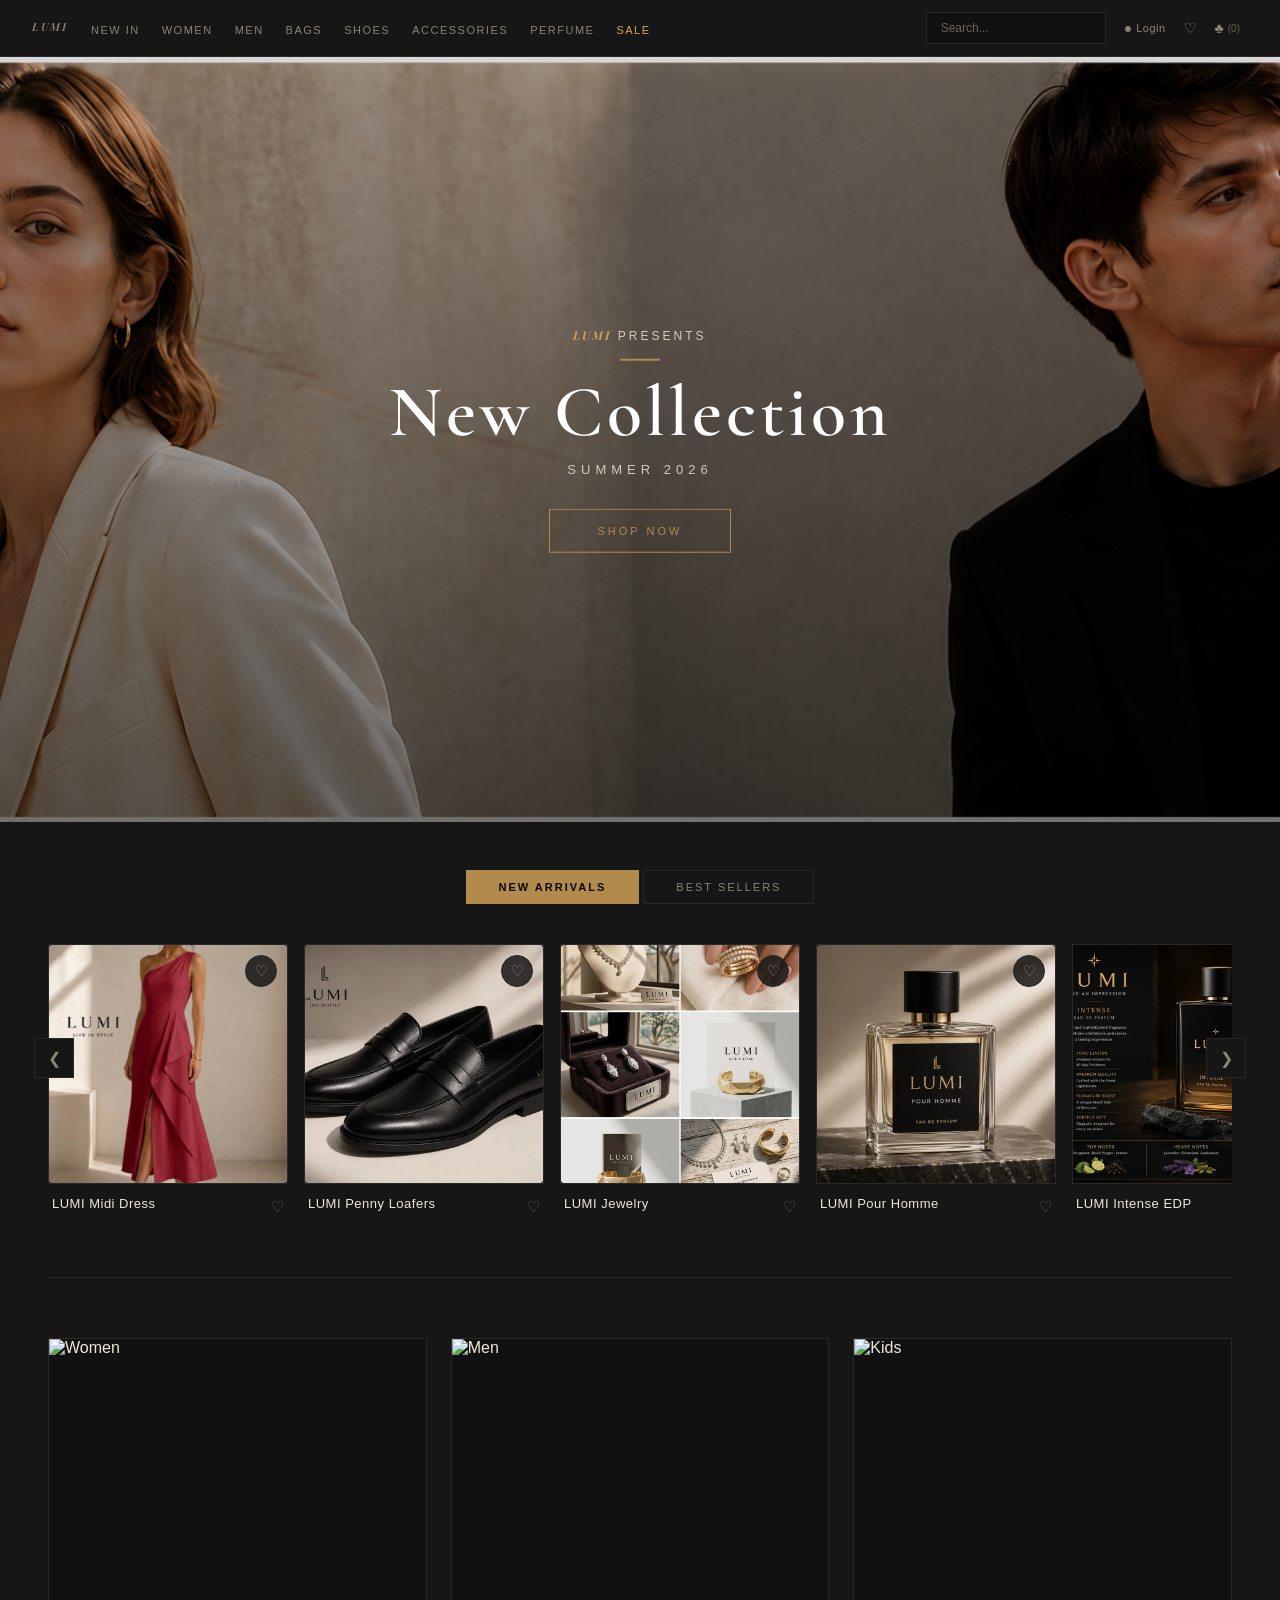
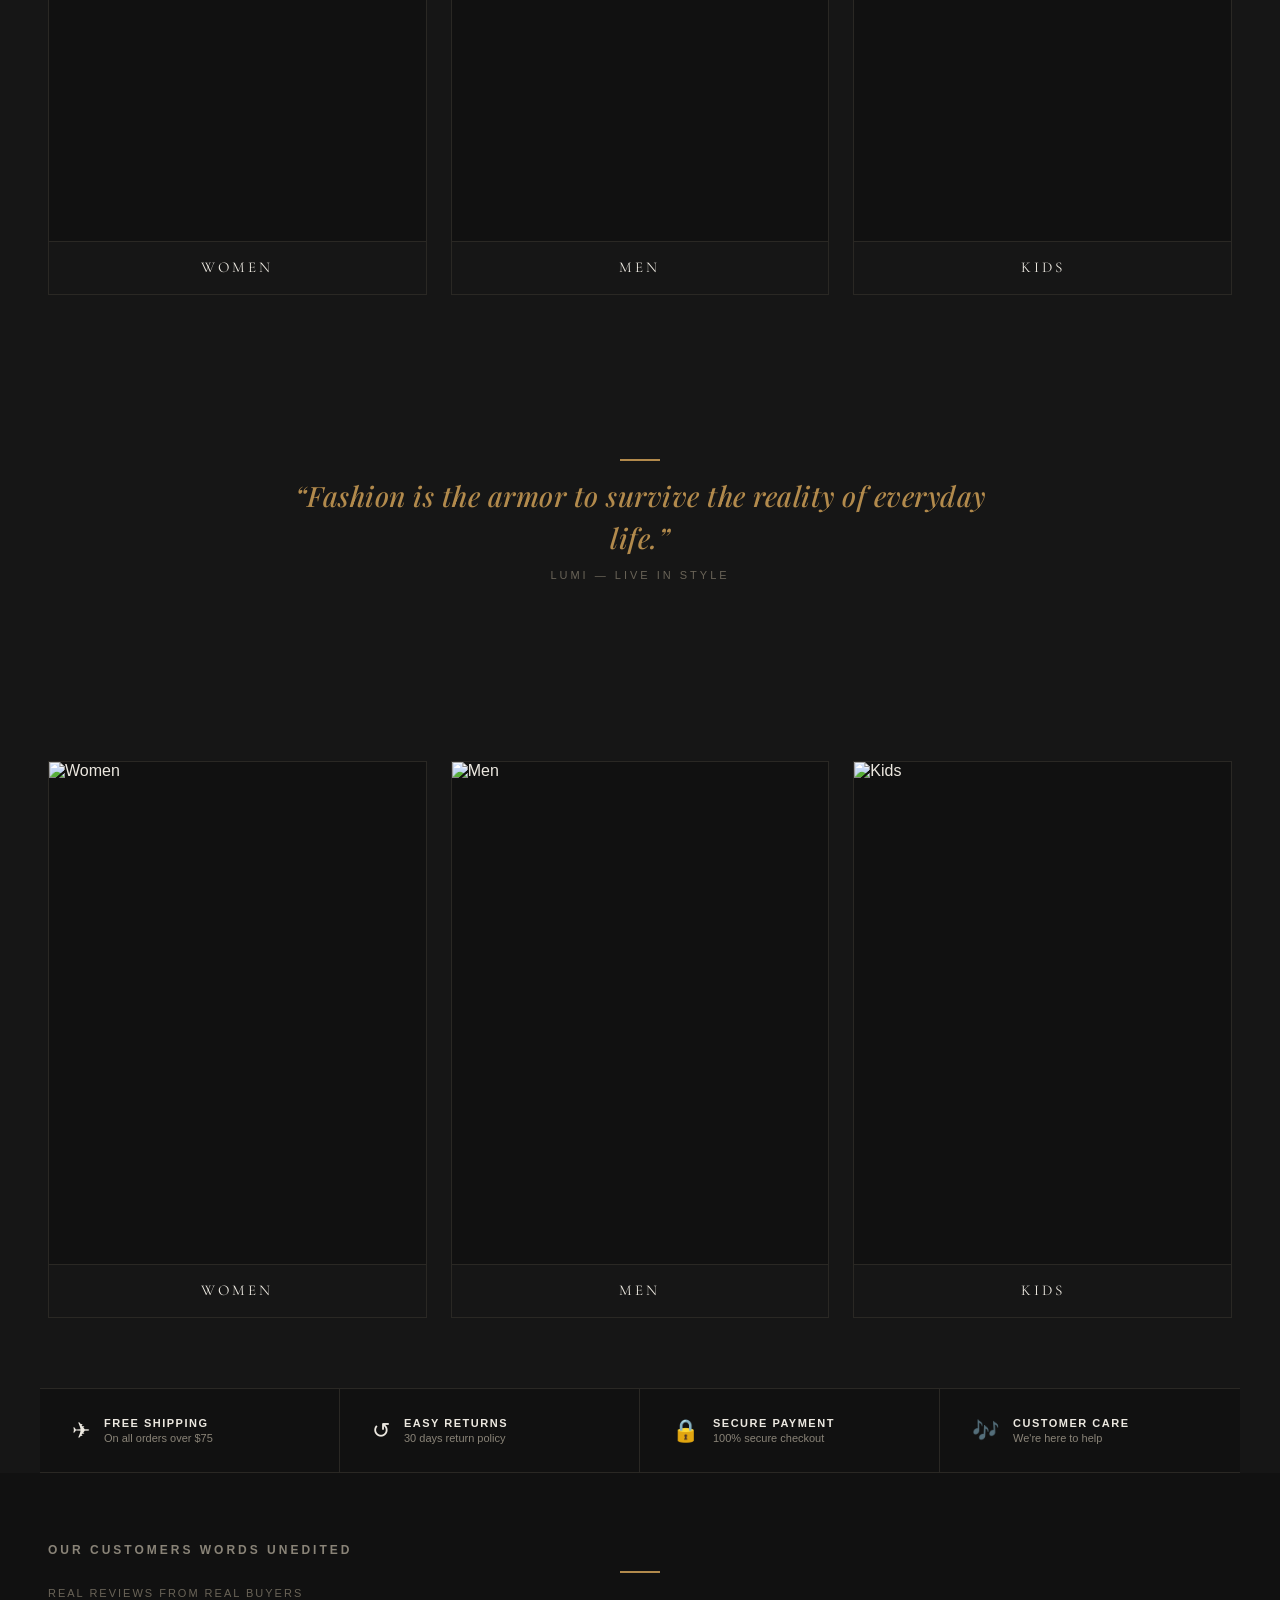
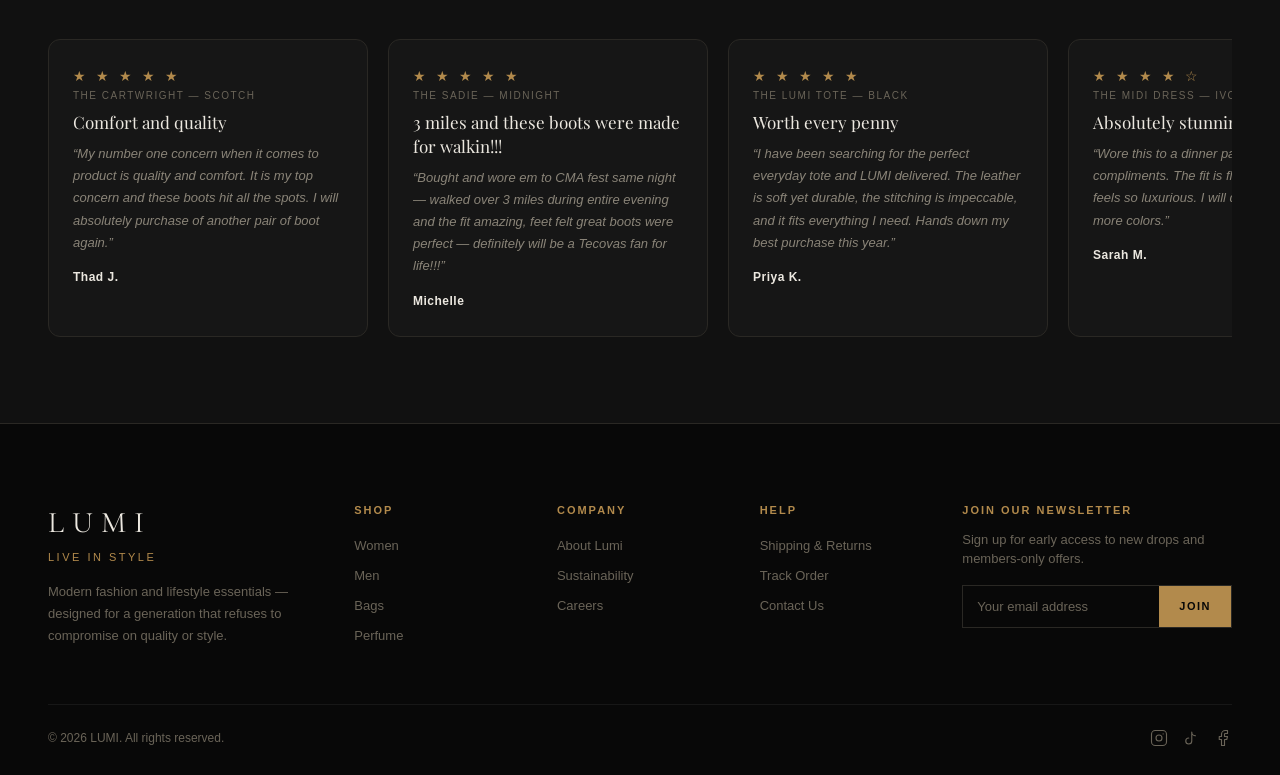
==== index.html @ 986dc6b7 "fix: page alignment - consistent max-width 1200px on tab-grid, categories, trust-bar, reviews-scroll" ====
<!DOCTYPE html>
<html lang="en">
<head>
<meta charset="UTF-8">
<meta name="viewport" content="width=device-width, initial-scale=1.0">
<title>LUMI — Live in Style</title>
<link rel="preconnect" href="https://fonts.googleapis.com">
<link rel="preconnect" href="https://fonts.gstatic.com" crossorigin>
<link href="https://fonts.googleapis.com/css2?family=Cormorant+Garamond:ital,wght@0,500;0,600;0,700;1,400;1,500;1,600&family=Playfair+Display:ital,wght@0,500;0,600;0,700;1,500;1,600;1,700&display=swap" rel="stylesheet">
<link rel="stylesheet" href="style.css">
</head>
<body>

<header class="site-header">
    <nav class="main-nav">
        <div class="nav-left">
            <a href="index.html" class="nav-logo">LUMI</a>
            <ul>
                <li><a href="Go_to_shopping.html">New In</a></li>
                <li><a href="Go_to_shopping.html">Women</a></li>
                <li><a href="Go_to_shopping.html">Men</a></li>
                <li><a href="Go_to_shopping.html">Bags</a></li>
                <li><a href="Go_to_shopping.html">Shoes</a></li>
                <li><a href="Go_to_shopping.html">Accessories</a></li>
                <li><a href="Go_to_shopping.html">Perfume</a></li>
                <li><a href="Go_to_shopping.html" class="sale">Sale</a></li>
            </ul>
        </div>
        <div class="nav-right">
            <div class="nav-search">
                <input type="text" id="nav-search-input" placeholder="Search...">
            </div>
            <a href="loggine.html" title="Account" id="account-link">&#9679; <span class="account-name">Login</span></a>
            <a href="#" title="Wishlist">&#9825;</a>
            <a href="cart.html" title="Cart">
                &#9827; <span class="cart-count">(<span id="cart-count">0</span>)</span>
            </a>
        </div>
    </nav>
</header>

<section class="hero">
    <img src="PHOTOS/hero.png" alt="LUMI New Collection" class="hero-img">
    <div class="hero-copy">
        <div class="eyebrow"><span class="brand-cursive">Lumi</span> Presents</div>
        <div class="gold-line"></div>
        <h1>New Collection</h1>
        <div class="season">Summer 2026</div>
        <a href="Go_to_shopping.html" class="btn-outline">Shop Now</a>
    </div>
</section>

<section class="collection-tabs">
    <div class="tab-bar">
        <button class="tab-btn tab-active" data-tab="new-arrivals">New Arrivals</button>
        <button class="tab-btn" data-tab="best-sellers">Best Sellers</button>
    </div>
    <div class="tab-scroll-wrap">
        <button class="tab-scroll-arrow tab-scroll-arrow-left" id="tab-scroll-left">&#10094;</button>
        <button class="tab-scroll-arrow tab-scroll-arrow-right" id="tab-scroll-right">&#10095;</button>
        <div class="tab-grid" id="tab-grid">

            <div class="product-card" data-tab-group="new-arrivals">
                <div class="product-photo">
                    <img src="PHOTOS/l_dress.jpg" alt="LUMI Midi Dress">
                    <button class="wishlist-btn" data-product="LUMI Midi Dress">&#9825;</button>
                </div>
                <div class="product-info">
                    <div class="name">LUMI Midi Dress</div>
                    <span class="wishlist-icon" data-product="LUMI Midi Dress">&#9825;</span>
                </div>
            </div>

            <div class="product-card" data-tab-group="new-arrivals">
                <div class="product-photo">
                    <img src="PHOTOS/shoes.webp" alt="LUMI Penny Loafers">
                    <button class="wishlist-btn" data-product="LUMI Penny Loafers">&#9825;</button>
                </div>
                <div class="product-info">
                    <div class="name">LUMI Penny Loafers</div>
                    <span class="wishlist-icon" data-product="LUMI Penny Loafers">&#9825;</span>
                </div>
            </div>

            <div class="product-card" data-tab-group="new-arrivals">
                <div class="product-photo">
                    <img src="PHOTOS/jwelery.jpg" alt="LUMI Jewelry">
                    <button class="wishlist-btn" data-product="LUMI Jewelry">&#9825;</button>
                </div>
                <div class="product-info">
                    <div class="name">LUMI Jewelry</div>
                    <span class="wishlist-icon" data-product="LUMI Jewelry">&#9825;</span>
                </div>
            </div>

            <div class="product-card" data-tab-group="new-arrivals">
                <div class="product-photo">
                    <img src="PHOTOS/perfume.webp" alt="LUMI Pour Homme">
                    <button class="wishlist-btn" data-product="LUMI Pour Homme">&#9825;</button>
                </div>
                <div class="product-info">
                    <div class="name">LUMI Pour Homme</div>
                    <span class="wishlist-icon" data-product="LUMI Pour Homme">&#9825;</span>
                </div>
            </div>

            <div class="product-card" data-tab-group="new-arrivals">
                <div class="product-photo">
                    <img src="PHOTOS/attar.webp" alt="LUMI Intense EDP">
                    <button class="wishlist-btn" data-product="LUMI Intense EDP">&#9825;</button>
                </div>
                <div class="product-info">
                    <div class="name">LUMI Intense EDP</div>
                    <span class="wishlist-icon" data-product="LUMI Intense EDP">&#9825;</span>
                </div>
            </div>

            <div class="product-card" data-tab-group="new-arrivals">
                <div class="product-photo">
                    <img src="PHOTOS/watch.webp" alt="LUMI Watch">
                    <button class="wishlist-btn" data-product="LUMI Watch">&#9825;</button>
                </div>
                <div class="product-info">
                    <div class="name">LUMI Watch</div>
                    <span class="wishlist-icon" data-product="LUMI Watch">&#9825;</span>
                </div>
            </div>

            <div class="product-card" data-tab-group="best-sellers">
                <div class="product-photo">
                    <img src="PHOTOS/bag.webp" alt="LUMI Tote Bag">
                    <button class="wishlist-btn" data-product="LUMI Tote Bag">&#9825;</button>
                </div>
                <div class="product-info">
                    <div class="name">LUMI Tote Bag</div>
                    <span class="wishlist-icon" data-product="LUMI Tote Bag">&#9825;</span>
                </div>
            </div>

            <div class="product-card" data-tab-group="best-sellers">
                <div class="product-photo">
                    <img src="PHOTOS/attar.webp" alt="LUMI Eau de Parfum">
                    <button class="wishlist-btn" data-product="LUMI Eau de Parfum">&#9825;</button>
                </div>
                <div class="product-info">
                    <div class="name">LUMI Eau de Parfum</div>
                    <span class="wishlist-icon" data-product="LUMI Eau de Parfum">&#9825;</span>
                </div>
            </div>

            <div class="product-card" data-tab-group="best-sellers">
                <div class="product-photo">
                    <img src="PHOTOS/belt.webp" alt="LUMI Leather Belt">
                    <button class="wishlist-btn" data-product="LUMI Leather Belt">&#9825;</button>
                </div>
                <div class="product-info">
                    <div class="name">LUMI Leather Belt</div>
                    <span class="wishlist-icon" data-product="LUMI Leather Belt">&#9825;</span>
                </div>
            </div>

            <div class="product-card" data-tab-group="best-sellers">
                <div class="product-photo">
                    <img src="PHOTOS/paint.webp" alt="LUMI Denim">
                    <button class="wishlist-btn" data-product="LUMI Denim">&#9825;</button>
                </div>
                <div class="product-info">
                    <div class="name">LUMI Denim</div>
                    <span class="wishlist-icon" data-product="LUMI Denim">&#9825;</span>
                </div>
            </div>

            <div class="product-card" data-tab-group="best-sellers">
                <div class="product-photo">
                    <img src="PHOTOS/sshoes.webp" alt="LUMI Heels">
                    <button class="wishlist-btn" data-product="LUMI Heels">&#9825;</button>
                </div>
                <div class="product-info">
                    <div class="name">LUMI Heels</div>
                    <span class="wishlist-icon" data-product="LUMI Heels">&#9825;</span>
                </div>
            </div>

            <div class="product-card" data-tab-group="best-sellers">
                <div class="product-photo">
                    <img src="PHOTOS/glasss.webp" alt="LUMI Sunglasses">
                    <button class="wishlist-btn" data-product="LUMI Sunglasses">&#9825;</button>
                </div>
                <div class="product-info">
                    <div class="name">LUMI Sunglasses</div>
                    <span class="wishlist-icon" data-product="LUMI Sunglasses">&#9825;</span>
                </div>
            </div>

        </div>
    </div>
</section>

<section class="category-tiles reveal">
    <div class="category-tiles-grid">
        <a href="Go_to_shopping.html" class="category-tile">
            <div class="cat-image">
                <img src="https://images.unsplash.com/photo-1617178388553-a9d022974a5c?q=80&w=1180&auto=format&fit=crop&ixlib=rb-4.1.0&ixid=M3wxMjA3fDB8MHxwaG90by1wYWdlfHx8fGVufDB8fHx8fA%3D%3D" alt="Women">
            </div>
            <span class="cat-label">Women</span>
        </a>
        <a href="Go_to_shopping.html" class="category-tile">
            <div class="cat-image">
                <img src="https://images.unsplash.com/photo-1479064555552-3ef4979f8908?q=80&w=1770&auto=format&fit=crop&ixlib=rb-4.1.0&ixid=M3wxMjA3fDB8MHxwaG90by1wYWdlfHx8fGVufDB8fHx8fA%3D%3D" alt="Men">
            </div>
            <span class="cat-label">Men</span>
        </a>
        <a href="Go_to_shopping.html" class="category-tile">
            <div class="cat-image">
                <img src="https://plus.unsplash.com/premium_photo-1675183691244-1fc0359fa1f6?q=80&w=1770&auto=format&fit=crop&ixlib=rb-4.1.0&ixid=M3wxMjA3fDB8MHxwaG90by1wYWdlfHx8fGVufDB8fHx8fA%3D%3D" alt="Kids">
            </div>
            <span class="cat-label">Kids</span>
        </a>
    </div>
</section>

<section class="quote-section reveal">
    <div class="gold-line"></div>
    <div class="quote-text">&ldquo;Fashion is the armor to survive the reality of everyday life.&rdquo;</div>
    <div class="quote-attribution">LUMI — Live in Style</div>
</section>

<section class="category-tiles reveal">
    <div class="category-tiles-grid">
        <a href="Go_to_shopping.html" class="category-tile">
            <div class="cat-image">
                <img src="https://images.unsplash.com/photo-1617178388553-a9d022974a5c?q=80&w=1180&auto=format&fit=crop&ixlib=rb-4.1.0&ixid=M3wxMjA3fDB8MHxwaG90by1wYWdlfHx8fGVufDB8fHx8fA%3D%3D" alt="Women">
            </div>
            <span class="cat-label">Women</span>
        </a>
        <a href="Go_to_shopping.html" class="category-tile">
            <div class="cat-image">
                <img src="https://images.unsplash.com/photo-1479064555552-3ef4979f8908?q=80&w=1770&auto=format&fit=crop&ixlib=rb-4.1.0&ixid=M3wxMjA3fDB8MHxwaG90by1wYWdlfHx8fGVufDB8fHx8fA%3D%3D" alt="Men">
            </div>
            <span class="cat-label">Men</span>
        </a>
        <a href="Go_to_shopping.html" class="category-tile">
            <div class="cat-image">
                <img src="https://plus.unsplash.com/premium_photo-1675183691244-1fc0359fa1f6?q=80&w=1770&auto=format&fit=crop&ixlib=rb-4.1.0&ixid=M3wxMjA3fDB8MHxwaG90by1wYWdlfHx8fGVufDB8fHx8fA%3D%3D" alt="Kids">
            </div>
            <span class="cat-label">Kids</span>
        </a>
    </div>
</section>

<section class="trust-bar reveal">
    <div class="trust-item">
        <div class="icon">&#9992;</div>
        <div>
            <div class="t-title">Free Shipping</div>
            <div class="t-sub">On all orders over $75</div>
        </div>
    </div>
    <div class="trust-item">
        <div class="icon">&#8634;</div>
        <div>
            <div class="t-title">Easy Returns</div>
            <div class="t-sub">30 days return policy</div>
        </div>
    </div>
    <div class="trust-item">
        <div class="icon">&#128274;</div>
        <div>
            <div class="t-title">Secure Payment</div>
            <div class="t-sub">100% secure checkout</div>
        </div>
    </div>
    <div class="trust-item">
        <div class="icon">&#127926;</div>
        <div>
            <div class="t-title">Customer Care</div>
            <div class="t-sub">We're here to help</div>
        </div>
    </div>
</section>

<section class="reviews-section reveal">
    <h2 class="section-title">Our Customers Words Unedited</h2>
    <div class="gold-line"></div>
    <div class="reviews-subtitle">Real reviews from real buyers</div>
    <div class="reviews-scroll-wrap">
        <div class="reviews-scroll" id="reviews-scroll">

            <div class="review-card">
                <div class="review-stars">&#9733; &#9733; &#9733; &#9733; &#9733;</div>
                <div class="review-product">The Cartwright &mdash; Scotch</div>
                <div class="review-phrase">Comfort and quality</div>
                <div class="review-text">&ldquo;My number one concern when it comes to product is quality and comfort. It is my top concern and these boots hit all the spots. I will absolutely purchase of another pair of boot again.&rdquo;</div>
                <div class="review-author">Thad J.</div>
            </div>

            <div class="review-card">
                <div class="review-stars">&#9733; &#9733; &#9733; &#9733; &#9733;</div>
                <div class="review-product">The Sadie &mdash; Midnight</div>
                <div class="review-phrase">3 miles and these boots were made for walkin!!!</div>
                <div class="review-text">&ldquo;Bought and wore em to CMA fest same night &mdash; walked over 3 miles during entire evening and the fit amazing, feet felt great boots were perfect &mdash; definitely will be a Tecovas fan for life!!!&rdquo;</div>
                <div class="review-author">Michelle</div>
            </div>

            <div class="review-card">
                <div class="review-stars">&#9733; &#9733; &#9733; &#9733; &#9733;</div>
                <div class="review-product">The LUMI Tote &mdash; Black</div>
                <div class="review-phrase">Worth every penny</div>
                <div class="review-text">&ldquo;I have been searching for the perfect everyday tote and LUMI delivered. The leather is soft yet durable, the stitching is impeccable, and it fits everything I need. Hands down my best purchase this year.&rdquo;</div>
                <div class="review-author">Priya K.</div>
            </div>

            <div class="review-card">
                <div class="review-stars">&#9733; &#9733; &#9733; &#9733; &#9734;</div>
                <div class="review-product">The Midi Dress &mdash; Ivory</div>
                <div class="review-phrase">Absolutely stunning</div>
                <div class="review-text">&ldquo;Wore this to a dinner party and got so many compliments. The fit is flattering and the fabric feels so luxurious. I will definitely be ordering more colors.&rdquo;</div>
                <div class="review-author">Sarah M.</div>
            </div>

            <div class="review-card">
                <div class="review-stars">&#9733; &#9733; &#9733; &#9733; &#9733;</div>
                <div class="review-product">The Leather Belt &mdash; Cognac</div>
                <div class="review-phrase">Timeless accessory</div>
                <div class="review-text">&ldquo;The quality of this belt is unmatched. Full-grain leather that will only get better with age. The hardware has a nice weight to it. A staple piece for any wardrobe.&rdquo;</div>
                <div class="review-author">Marcus D.</div>
            </div>

            <div class="review-card">
                <div class="review-stars">&#9733; &#9733; &#9733; &#9733; &#9733;</div>
                <div class="review-product">The Eau de Parfum &mdash; Intense</div>
                <div class="review-phrase">Signature scent found</div>
                <div class="review-text">&ldquo;I am obsessed with this perfume. It lasts all day and I get stopped constantly to ask what I am wearing. Deep, warm, and sophisticated. This is my new signature.&rdquo;</div>
                <div class="review-author">Elena V.</div>
            </div>

        </div>
    </div>
</section>

<footer>
    <div class="footer-grid">
        <div class="footer-brand">
            <div class="logo">LUMI</div>
            <div class="tagline">Live in Style</div>
            <p>Modern fashion and lifestyle essentials — designed for a generation that refuses to compromise on quality or style.</p>
        </div>
        <div class="footer-col">
            <h4>Shop</h4>
            <ul>
                <li><a href="Go_to_shopping.html">Women</a></li>
                <li><a href="Go_to_shopping.html">Men</a></li>
                <li><a href="Go_to_shopping.html">Bags</a></li>
                <li><a href="Go_to_shopping.html">Perfume</a></li>
            </ul>
        </div>
        <div class="footer-col">
            <h4>Company</h4>
            <ul>
                <li><a href="#">About Lumi</a></li>
                <li><a href="#">Sustainability</a></li>
                <li><a href="#">Careers</a></li>
            </ul>
        </div>
        <div class="footer-col">
            <h4>Help</h4>
            <ul>
                <li><a href="#">Shipping &amp; Returns</a></li>
                <li><a href="#">Track Order</a></li>
                <li><a href="#">Contact Us</a></li>
            </ul>
        </div>
        <div class="footer-newsletter">
            <h4>Join our Newsletter</h4>
            <p>Sign up for early access to new drops and members-only offers.</p>
            <form class="newsletter-form">
                <input type="email" placeholder="Your email address">
                <button type="submit">Join</button>
            </form>
        </div>
    </div>
    <div class="footer-bottom">
        <div>&copy; 2026 LUMI. All rights reserved.</div>
        <div class="socials">
            <a href="#" title="Instagram"><svg xmlns="http://www.w3.org/2000/svg" width="18" height="18" viewBox="0 0 24 24" fill="none" stroke="currentColor" stroke-width="1.5" stroke-linecap="round" stroke-linejoin="round"><rect x="2" y="2" width="20" height="20" rx="5" ry="5"/><circle cx="12" cy="12" r="4"/><line x1="17.5" y1="6.5" x2="17.51" y2="6.5"/></svg></a>
            <a href="#" title="TikTok"><svg xmlns="http://www.w3.org/2000/svg" width="18" height="18" viewBox="0 0 24 24" fill="none" stroke="currentColor" stroke-width="1.5" stroke-linecap="round" stroke-linejoin="round"><path d="M9 12a4 4 0 1 0 4 4V4a5 5 0 0 0 5 5"/></svg></a>
            <a href="#" title="Facebook"><svg xmlns="http://www.w3.org/2000/svg" width="18" height="18" viewBox="0 0 24 24" fill="none" stroke="currentColor" stroke-width="1.5" stroke-linecap="round" stroke-linejoin="round"><path d="M18 2h-3a5 5 0 0 0-5 5v3H7v4h3v8h4v-8h3l1-4h-4V7a1 1 0 0 1 1-1h3z"/></svg></a>
        </div>
    </div>
</footer>

<div id="search-overlay" class="search-overlay">
    <div class="search-modal">
        <div class="search-header">
            <input type="text" id="search-input" placeholder="Search products..." autocomplete="off">
            <button id="search-close" class="search-close-btn">&times;</button>
        </div>
        <div id="search-results" class="search-results"></div>
    </div>
</div>

<script src="script.js"></script>
<script>
    LUMI.initSearch([
        { name: 'LUMI Tote Bag', price: 189 },
        { name: 'LUMI Eau de Parfum', price: 89 },
        { name: 'LUMI Leather Belt', price: 65 },
        { name: 'LUMI Denim', price: 98 },
        { name: 'LUMI Heels', price: 129 },
        { name: 'LUMI Sunglasses', price: 79 },
        { name: 'LUMI Watch', price: 199 },
        { name: 'LUMI Midi Dress', price: 159 },
        { name: 'LUMI Penny Loafers', price: 139 },
        { name: 'LUMI Jewelry', price: 79 },
        { name: 'LUMI Pour Homme', price: 89 },
        { name: 'LUMI Intense EDP', price: 95 }
    ]);
</script>
</body>
</html>
---- style.css ----
/* =========================================================
   LUMI — Live in Style   Dark Luxury Edition
   ========================================================= */
:root{
    --text:        #ece8e0;
    --text-soft:   #8a8478;
    --text-muted:  #6a6458;
    --border:      #2a2824;
    --surface:     #161616;
    --bg-section:  #111111;
    --gold:        #b28a4c;
    --gold-deep:   #8f6f3b;
    --gold-bright: #d4a758;
    --dark:        #080808;

    --font-display: 'Cormorant Garamond', 'Times New Roman', serif;
    --font-cursive: 'Playfair Display', 'Georgia', serif;
    --font-sans: 'Helvetica Neue', Arial, sans-serif;
}

*{ margin:0; padding:0; box-sizing:border-box; }
html{ overscroll-behavior:none; }

body{
    font-family: var(--font-sans);
    color: var(--text);
    background: var(--surface);
    -webkit-font-smoothing: antialiased;
}

a{ color:inherit; text-decoration:none; }
ul{ list-style:none; }
img{ display:block; max-width:100%; }
button{ font-family:inherit; cursor:pointer; }

/* ---------- Animations ---------- */
@keyframes fadeIn{
    from{ opacity:0; }
    to{ opacity:1; }
}
@keyframes slideUp{
    from{ opacity:0; transform:translateY(30px); }
    to{ opacity:1; transform:translateY(0); }
}
@keyframes slideDown{
    from{ opacity:0; transform:translateY(-20px); }
    to{ opacity:1; transform:translateY(0); }
}
@keyframes fadeInScale{
    from{ opacity:0; transform:scale(0.95); }
    to{ opacity:1; transform:scale(1); }
}
@keyframes shimmer{
    0%{ background-position:-200% 0; }
    100%{ background-position:200% 0; }
}

.reveal{ opacity:0; transform:translateY(24px); transition:all 0.7s cubic-bezier(0.25,0.46,0.45,0.94); }
.reveal.visible{ opacity:1; transform:translateY(0); }
.reveal-delay-1{ transition-delay:0.1s; }
.reveal-delay-2{ transition-delay:0.2s; }
.reveal-delay-3{ transition-delay:0.3s; }

/* ---------- Typography ---------- */
.eyebrow{
    font-size:11px;
    letter-spacing:3px;
    text-transform:uppercase;
    color: var(--text-soft);
}
.gold-line{
    width:40px;
    height:2px;
    background:var(--gold);
    margin:14px auto;
}

/* ---------- Toast ---------- */
#lumi-toast{
    position:fixed;
    left:50%;
    bottom:32px;
    transform:translateX(-50%) translateY(20px);
    background: var(--gold);
    color: var(--dark);
    padding:14px 28px;
    font-size:13px;
    letter-spacing:0.5px;
    opacity:0;
    pointer-events:none;
    transition:all 0.35s cubic-bezier(0.25,0.46,0.45,0.94);
    z-index:999;
    font-weight:600;
}
#lumi-toast.show{
    opacity:1;
    transform:translateX(-50%) translateY(0);
}

/* ---------- Header / Nav ---------- */
.site-header{
    background: var(--surface);
    position:sticky;
    top:0;
    z-index:100;
    border-bottom:1px solid var(--border);
    animation: slideDown 0.5s ease;
}

.main-nav{
    display:flex;
    align-items:center;
    justify-content:space-between;
    padding:0 40px 0 32px;
    height:56px;
    gap:16px;
}

.nav-left{
    display:flex;
    align-items:center;
    gap:24px;
    flex-shrink:0;
}

.nav-logo{
    font-family: var(--font-cursive);
    font-weight:600;
    font-style:italic;
    font-size:20px;
    letter-spacing:2px;
    text-transform:uppercase;
    color: var(--gold);
    transition:color 0.3s;
    flex-shrink:0;
    line-height:1;
}
.nav-logo:hover{
    color: var(--gold-bright);
}

.nav-left ul{
    display:flex;
    gap:22px;
    padding-top:1px;
}

.nav-left a{
    font-size:11px;
    letter-spacing:1.5px;
    text-transform:uppercase;
    color: var(--text-soft);
    padding-bottom:3px;
    border-bottom:1px solid transparent;
    transition:all 0.3s ease;
    position:relative;
    white-space:nowrap;
}
.nav-left a::after{
    content:'';
    position:absolute;
    bottom:0;
    left:0;
    width:0;
    height:1px;
    background:var(--gold);
    transition:width 0.3s ease;
}
.nav-left a:hover::after{
    width:100%;
}
.nav-left a:hover{
    color: var(--text);
}
.nav-left a.sale{
    color: var(--gold-bright);
}

.nav-right{
    display:flex;
    align-items:center;
    gap:18px;
    flex-shrink:0;
}

.nav-search{
    position:relative;
    display:flex;
    align-items:center;
}

.nav-search input{
    background:var(--bg-section);
    border:1px solid var(--border);
    padding:8px 14px;
    font-size:12px;
    color:var(--text);
    width:180px;
    transition:border-color 0.3s;
    font-family:inherit;
    outline:none;
}
.nav-search input:focus{
    border-color:var(--gold);
}
.nav-search input::placeholder{
    color:var(--text-muted);
}

.nav-right a{
    display:flex;
    align-items:center;
    gap:4px;
    font-size:14px;
    color: var(--text-soft);
    transition:color 0.2s;
    white-space:nowrap;
}
.nav-right a:hover{
    color: var(--gold);
}

.cart-count{
    font-family: var(--font-sans);
    font-size:10px;
    color: var(--text-muted);
}
.account-name{
    font-size:11px;
    letter-spacing:0.5px;
}

/* ---------- Mobile nav toggle ---------- */
.nav-toggle{
    display:none;
    background:none;
    border:none;
    font-size:22px;
    color:var(--text);
    cursor:pointer;
    padding:4px;
}

/* ---------- Hero ---------- */
.hero{
    height:85vh;
    min-height:500px;
    position:relative;
    overflow:hidden;
    background: var(--dark);
}
.hero-img{
    width:100%;
    height:100%;
    object-fit:cover;
    object-position:center;
    display:block;
    animation: fadeIn 1.2s ease;
}
.hero::after{
    content:"";
    position:absolute;
    inset:0;
    background:linear-gradient(180deg, rgba(0,0,0,0.15) 0%, rgba(0,0,0,0.55) 100%);
    pointer-events:none;
}
.hero-copy{
    position:absolute;
    top:50%;
    left:50%;
    transform:translate(-50%,-50%);
    text-align:center;
    color:#fff;
    z-index:5;
    width:100%;
    padding:0 20px;
}
.hero-copy .eyebrow{
    color:#d4cabc;
    margin-bottom:16px;
    animation: slideUp 0.8s ease 0.2s both;
    font-size:12px;
}
.hero-copy .brand-cursive{
    font-family: var(--font-cursive);
    font-style:italic;
    font-weight:600;
    color: var(--gold-bright);
    letter-spacing:2px;
}
.hero-copy .gold-line{
    animation: fadeIn 0.8s ease 0.4s both;
}
.hero-copy h1{
    font-family: var(--font-display);
    font-weight:600;
    font-size:72px;
    letter-spacing:4px;
    line-height:1.05;
    margin-bottom:12px;
    animation: slideUp 0.8s ease 0.3s both;
}
.hero-copy .season{
    font-size:13px;
    letter-spacing:5px;
    text-transform:uppercase;
    color:#d4cabc;
    margin-bottom:32px;
    animation: slideUp 0.8s ease 0.5s both;
}
.hero-copy .btn-outline{
    display:inline-block;
    padding:15px 48px;
    border:1px solid var(--gold);
    color: var(--gold);
    background:transparent;
    font-size:11px;
    letter-spacing:3px;
    text-transform:uppercase;
    transition:all 0.35s ease;
    animation: slideUp 0.8s ease 0.6s both;
}
.hero-copy .btn-outline:hover{
    background: var(--gold);
    color: var(--dark);
}

/* ---------- Collection tabs ---------- */
.collection-tabs{
    padding:48px 48px 0;
    background: var(--surface);
}
.tab-bar{
    display:flex;
    justify-content:center;
    gap:4px;
    margin-bottom:36px;
}
.tab-btn{
    padding:10px 32px;
    border:1px solid var(--border);
    background:transparent;
    font-size:11px;
    letter-spacing:2px;
    text-transform:uppercase;
    cursor:pointer;
    transition:all 0.3s;
    font-family:inherit;
    color: var(--text-soft);
}
.tab-btn:hover{
    border-color: var(--gold);
    color: var(--text);
}
.tab-btn.tab-active{
    background: var(--gold);
    color: var(--dark);
    border-color: var(--gold);
    font-weight:700;
}
.tab-grid{
    display:flex;
    gap:16px;
    overflow-x:auto;
    padding:4px 0 60px;
    border-bottom:1px solid var(--border);
    scroll-behavior:smooth;
    scrollbar-width:none;
    -webkit-overflow-scrolling:touch;
}
.tab-grid::-webkit-scrollbar{ display:none; }

.tab-grid .product-card{
    flex:0 0 auto;
    width:240px;
    background: var(--surface);
    position:relative;
    transition:transform 0.3s ease;
}
.tab-grid .product-card:hover{
    transform:translateY(-4px);
}
.tab-grid .product-card .product-photo{
    position:relative;
    aspect-ratio:1/1;
    overflow:hidden;
    background: var(--bg-section);
    border:1px solid var(--border);
}
.tab-grid .product-card .product-photo img{
    width:100%;
    height:100%;
    object-fit:cover;
    transition:transform 0.6s cubic-bezier(0.25,0.46,0.45,0.94);
    border-radius:3px;
}
.tab-grid .product-card:hover .product-photo img{
    transform:scale(1.06);
}

.tab-grid .product-card{
    transition:opacity 0.35s ease, transform 0.35s ease;
}
.tab-grid .product-card .wishlist-btn{
    position:absolute;
    top:10px;
    right:10px;
    width:32px;
    height:32px;
    border-radius:50%;
    background:rgba(22,22,22,0.85);
    color: var(--text-soft);
    display:flex;
    align-items:center;
    justify-content:center;
    font-size:15px;
    border:1px solid var(--border);
    transition:all 0.25s;
    z-index:2;
    cursor:pointer;
}
.tab-grid .product-card .wishlist-btn:hover{
    border-color: var(--gold);
    color: var(--gold);
}
.tab-grid .product-card .wishlist-btn.wishlist-active{
    color: #e74c3c;
    border-color: #e74c3c;
}
.tab-grid .product-card .product-info{
    padding:12px 4px 0;
    display:flex;
    align-items:center;
    justify-content:space-between;
}
.tab-grid .product-card .product-info .name{
    font-size:13px;
    letter-spacing:0.5px;
    color: var(--text);
}
.tab-grid .product-card .product-info .wishlist-icon{
    font-size:15px;
    color: var(--text-muted);
    cursor:pointer;
    transition:color 0.2s;
}
.tab-grid .product-card .product-info .wishlist-icon:hover{
    color: var(--gold);
}

/* scroll arrows */
.tab-scroll-wrap{
    position:relative;
    max-width:1200px;
    margin:0 auto;
}
.tab-scroll-arrow{
    position:absolute;
    top:35%;
    transform:translateY(-50%);
    width:40px;
    height:40px;
    background: var(--surface);
    border:1px solid var(--border);
    color: var(--text-soft);
    font-size:16px;
    cursor:pointer;
    display:flex;
    align-items:center;
    justify-content:center;
    transition:all 0.3s;
    z-index:3;
    font-family:inherit;
}
.tab-scroll-arrow:hover{
    background: var(--gold);
    border-color: var(--gold);
    color: var(--dark);
}
.tab-scroll-arrow-left{ left:-14px; }
.tab-scroll-arrow-right{ right:-14px; }

/* ---------- Section titles ---------- */
.section{
    padding:80px 48px;
}
.section-title{
    text-align:center;
    font-size:12px;
    letter-spacing:3px;
    text-transform:uppercase;
    margin-bottom:12px;
    font-weight:600;
    color: var(--text-soft);
}

/* ---------- Category Tiles ---------- */
.category-tiles{
    padding:60px 48px 70px;
    background: var(--surface);
}
.category-tiles-grid{
    display:grid;
    grid-template-columns:repeat(3,1fr);
    gap:24px;
    max-width:1200px;
    margin:0 auto;
}
.category-tile{
    position:relative;
    display:block;
    overflow:hidden;
    border:1px solid var(--border);
    transition:border-color 0.3s, transform 0.4s;
    text-decoration:none;
}
.category-tile:hover{
    border-color: var(--gold);
    transform:translateY(-4px);
}
.category-tile .cat-image{
    width:100%;
    aspect-ratio:3/4;
    overflow:hidden;
    background: var(--bg-section);
}
.category-tile .cat-image img{
    width:100%;
    height:100%;
    object-fit:cover;
    transition:transform 0.6s ease;
}
.category-tile:hover .cat-image img{
    transform:scale(1.06);
}
.category-tile .cat-label{
    display:block;
    text-align:center;
    padding:16px 10px 18px;
    font-family: var(--font-display);
    font-size:15px;
    letter-spacing:3px;
    text-transform:uppercase;
    color: var(--text);
    border-top:1px solid var(--border);
    transition:color 0.3s;
}
.category-tile:hover .cat-label{
    color: var(--gold);
}

/* ---------- Quote / luxury category ---------- */
.quote-section{
    padding:80px 48px;
    text-align:center;
}
.quote-text{
    font-family: var(--font-cursive);
    font-style:italic;
    font-weight:500;
    font-size:28px;
    line-height:1.5;
    color: var(--gold);
    max-width:700px;
    margin:0 auto 10px;
    letter-spacing:0.5px;
}
.quote-attribution{
    font-size:11px;
    letter-spacing:3px;
    text-transform:uppercase;
    color: var(--text-muted);
    margin-bottom:40px;
}

/* ---------- Reviews ---------- */
.reviews-section{
    padding:70px 48px;
    background: var(--bg-section);
    text-align:left;
}
.reviews-section .section-title{
    margin-bottom:4px;
    text-align:left;
}
.reviews-subtitle{
    font-size:11px;
    letter-spacing:2px;
    text-transform:uppercase;
    color: var(--text-muted);
    margin-bottom:32px;
}
.reviews-scroll-wrap{
    position:relative;
    max-width:1200px;
    margin:0 auto;
}
.reviews-scroll{
    display:flex;
    gap:20px;
    overflow-x:auto;
    padding:8px 0 16px;
    scroll-behavior:smooth;
    scrollbar-width:none;
    -webkit-overflow-scrolling:touch;
}
.reviews-scroll::-webkit-scrollbar{ display:none; }
.review-card{
    flex:0 0 auto;
    width:320px;
    background: var(--surface);
    border:1px solid var(--border);
    border-radius:12px;
    padding:28px 24px;
    text-align:left;
}
.review-stars{
    color: var(--gold);
    font-size:14px;
    letter-spacing:3px;
    margin-bottom:6px;
}
.review-product{
    font-size:10px;
    letter-spacing:1.5px;
    text-transform:uppercase;
    color: var(--text-muted);
    margin-bottom:10px;
}
.review-phrase{
    font-size:17px;
    font-family: var(--font-cursive);
    color: var(--text);
    margin-bottom:8px;
    line-height:1.4;
}
.review-text{
    font-size:13px;
    line-height:1.7;
    color: var(--text-soft);
    margin-bottom:16px;
    font-style:italic;
}
.review-author{
    font-size:12px;
    letter-spacing:0.5px;
    color: var(--text);
    font-weight:700;
}

/* ---------- Best sellers ---------- */
.section.best-sellers{
    background: var(--bg-section);
}
.best-sellers-head{
    display:flex;
    justify-content:space-between;
    align-items:baseline;
    margin-bottom:36px;
    max-width:1200px;
    margin-left:auto;
    margin-right:auto;
}
.best-sellers-head .section-title{
    margin-bottom:0;
    text-align:left;
}
.view-all{
    font-size:11px;
    letter-spacing:2px;
    text-transform:uppercase;
    border-bottom:1px solid var(--text);
    padding-bottom:3px;
    color: var(--text);
    transition:color 0.3s;
}
.view-all:hover{
    color: var(--gold);
    border-color: var(--gold);
}
.product-grid{
    display:grid;
    grid-template-columns:repeat(7, 1fr);
    gap:20px;
    max-width:1200px;
    margin:0 auto;
}

.product-card{
    background: var(--surface);
    position:relative;
    transition:transform 0.3s ease;
}
.product-card:hover{
    transform:translateY(-4px);
}
.product-photo{
    position:relative;
    aspect-ratio:1/1;
    overflow:hidden;
    background: var(--bg-section);
    border:1px solid var(--border);
}
.product-photo img{
    width:100%;
    height:100%;
    object-fit:cover;
    transition:transform 0.6s cubic-bezier(0.25,0.46,0.45,0.94);
}
.product-card:hover .product-photo img{
    transform:scale(1.06);
}

.wishlist-btn{
    position:absolute;
    top:10px;
    right:10px;
    width:32px;
    height:32px;
    border-radius:50%;
    background:rgba(22,22,22,0.85);
    color: var(--text-soft);
    display:flex;
    align-items:center;
    justify-content:center;
    font-size:15px;
    border:1px solid var(--border);
    transition:all 0.25s;
    z-index:2;
}
.wishlist-btn:hover{
    border-color: var(--gold);
    color: var(--gold);
}
.wishlist-btn.wishlist-active{
    color: #e74c3c;
    border-color: #e74c3c;
}

.add-cart-btn{
    position:absolute;
    left:0; right:0; bottom:0;
    padding:12px;
    text-align:center;
    background: var(--dark);
    color: var(--text);
    font-size:11px;
    letter-spacing:2px;
    text-transform:uppercase;
    border:1px solid var(--border);
    border-bottom:none;
    opacity:0;
    transform:translateY(8px);
    transition:all 0.3s ease;
    z-index:2;
}
.add-cart-btn:hover{
    background: var(--gold);
    color: var(--dark);
    border-color: var(--gold);
}
.product-photo:hover .add-cart-btn{
    opacity:1;
    transform:translateY(0);
}

.product-info{
    padding:16px 2px 0;
}
.product-info .name{
    font-size:13px;
    letter-spacing:0.5px;
    margin-bottom:6px;
    color: var(--text);
}
.product-info .price{
    font-size:14px;
    color: var(--gold);
    font-weight:600;
}

/* ---------- Trust bar ---------- */
.trust-bar{
    display:grid;
    grid-template-columns:repeat(4, 1fr);
    max-width:1200px;
    margin:0 auto;
    border-top:1px solid var(--border);
    border-bottom:1px solid var(--border);
    background: var(--bg-section);
}
.trust-item{
    display:flex;
    align-items:center;
    gap:14px;
    padding:28px 32px;
    border-right:1px solid var(--border);
}
.trust-item:last-child{ border-right:none; }
.trust-item .icon{
    font-size:22px;
}
.trust-item .t-title{
    font-size:11px;
    letter-spacing:1.5px;
    text-transform:uppercase;
    font-weight:700;
    margin-bottom:3px;
    color: var(--text);
}
.trust-item .t-sub{
    font-size:11px;
    color: var(--text-soft);
}

/* ---------- Footer ---------- */
footer{
    background: var(--dark);
    color: var(--text);
    padding:80px 48px 28px;
    border-top:1px solid var(--border);
}
.footer-grid{
    display:grid;
    grid-template-columns:1.6fr 1fr 1fr 1fr 1.4fr;
    gap:30px;
    padding-bottom:48px;
    border-bottom:1px solid rgba(255,255,255,0.06);
}
.footer-brand .logo{
    font-family: var(--font-display);
    font-size:30px;
    letter-spacing:8px;
    text-transform:uppercase;
    margin-bottom:10px;
    color: var(--text);
}
.footer-brand .tagline{
    font-size:11px;
    letter-spacing:2.5px;
    text-transform:uppercase;
    color: var(--gold);
    margin-bottom:18px;
}
.footer-brand p{
    font-size:13px;
    line-height:1.7;
    color: var(--text-muted);
    max-width:280px;
}
.footer-col h4{
    font-size:11px;
    letter-spacing:2px;
    text-transform:uppercase;
    margin-bottom:20px;
    color: var(--gold);
}
.footer-col ul li{
    margin-bottom:12px;
}
.footer-col ul li a{
    font-size:13px;
    color: var(--text-muted);
    transition:color 0.2s;
}
.footer-col ul li a:hover{
    color: var(--text);
}
.footer-newsletter h4{
    font-size:11px;
    letter-spacing:2px;
    text-transform:uppercase;
    margin-bottom:14px;
    color: var(--gold);
}
.footer-newsletter p{
    font-size:13px;
    color: var(--text-muted);
    margin-bottom:16px;
    line-height:1.5;
}
.newsletter-form{
    display:flex;
    border:1px solid var(--border);
}
.newsletter-form input{
    flex:1;
    background:transparent;
    border:none;
    padding:13px 14px;
    color: var(--text);
    font-size:13px;
    outline:none;
}
.newsletter-form input::placeholder{
    color: var(--text-muted);
}
.newsletter-form button{
    background: var(--gold);
    border:none;
    color: var(--dark);
    padding:0 20px;
    font-size:11px;
    letter-spacing:1.5px;
    text-transform:uppercase;
    font-weight:700;
    transition:background 0.3s;
}
.newsletter-form button:hover{
    background: var(--gold-bright);
}

.footer-bottom{
    display:flex;
    justify-content:space-between;
    align-items:center;
    padding-top:24px;
    font-size:12px;
    color: var(--text-muted);
    flex-wrap:wrap;
    gap:10px;
}
.footer-bottom .socials{
    display:flex;
    gap:14px;
    align-items:center;
}
.footer-bottom .socials a{
    color: var(--text-muted);
    display:flex;
    align-items:center;
    transition:color 0.2s;
    line-height:0;
}
.footer-bottom .socials a:hover{
    color: var(--gold);
}

/* =========================================================
   Responsive (tablet)
   ========================================================= */
@media (max-width: 980px){
    .tab-grid .product-card{ width:200px; }
    .tab-scroll-arrow{ display:none; }
    .quote-text{ font-size:22px; }
    .category-tiles-grid{ grid-template-columns:repeat(3,1fr); gap:16px; }
    .category-tiles{ padding:40px 24px 50px; }
    .product-grid{ grid-template-columns:repeat(3, 1fr); row-gap:34px; }
    .tab-grid{ grid-template-columns:repeat(3, 1fr); }
    .hero{ height:auto; min-height:0; display:flex; flex-direction:column; }
    .hero-img{ height:50vh; min-height:320px; }
    .hero-copy{ position:static; transform:none; padding:48px 20px 52px; color:var(--text); background:var(--bg-section); }
    .hero-copy h1{ font-size:48px; }
    .hero-copy .btn-outline{ border-color:var(--gold); color:var(--gold); }
    .hero-copy .btn-outline:hover{ background:var(--gold); color:var(--dark); }
    .footer-grid{ grid-template-columns:1fr 1fr; }
    .section{ padding:56px 24px; }
    .catalog-grid{ grid-template-columns:repeat(2, 1fr); }
    .login-box .field-row{ grid-template-columns:1fr; }

    .main-nav{ padding:0 20px; gap:16px; }
    .nav-left{ gap:18px; }
    .nav-left ul{ gap:14px; }
    .nav-left a{ font-size:10px; letter-spacing:1px; }
    .nav-search input{ width:120px; padding:6px 10px; font-size:11px; }
    .nav-right{ gap:12px; }
    .nav-right a{ font-size:13px; }
    .account-name{ display:none; }
}

/* =========================================================
   Responsive (mobile)
   ========================================================= */
@media (max-width: 560px){
    .main-nav{ padding:0 12px; gap:8px; height:48px; }
    .nav-left{ gap:10px; }
    .nav-logo{ font-size:15px; letter-spacing:1px; }
    .nav-left ul{ gap:10px; overflow-x:auto; scrollbar-width:none; -webkit-overflow-scrolling:touch; }
    .nav-left ul::-webkit-scrollbar{ display:none; }
    .nav-left a{
        font-size:9px;
        letter-spacing:1px;
        white-space:nowrap;
    }
    .nav-search{ display:none; }
    .nav-right{ gap:10px; }
    .nav-right a{ font-size:13px; }
    .account-name{ display:none; }

    .tab-grid .product-card{ width:170px; }
    .tab-scroll-arrow{ display:none; }
    .collection-tabs{ padding:32px 16px 0; }
    .tab-bar{ gap:2px; margin-bottom:24px; }
    .tab-btn{ padding:8px 18px; font-size:10px; }

    .quote-section{ padding:46px 16px; }
    .quote-text{ font-size:20px; }
    .category-tiles{ padding:30px 16px 36px; }
    .category-tiles-grid{ grid-template-columns:1fr; gap:16px; max-width:360px; margin:0 auto; }
    .category-tile .cat-image{ aspect-ratio:4/3; }
    .reviews-section{ padding:46px 16px; }
    .review-card{ padding:24px 18px; width:280px; }

    .hero-img{
        height:56vw;
        min-height:230px;
    }
    .hero-copy{
        padding:32px 20px 38px;
    }
    .hero-copy h1{ font-size:36px; letter-spacing:2px; }
    .hero-copy .season{
        margin-bottom:24px;
        letter-spacing:3px;
    }
    .hero-copy .btn-outline{
        padding:13px 30px;
        background:var(--gold);
        border-color:var(--gold);
        color:var(--dark);
    }

    .section{ padding:46px 16px; }
    .section-title{ margin-bottom:30px; }
    .category-row{ grid-template-columns:repeat(2, 1fr); gap:18px; }
    .product-grid,
    .catalog-grid{ gap:14px 10px; }

    .product-info{ padding-top:10px; }
    .product-info .name,
    .product-info .price{ font-size:12px; }

    .wishlist-btn{
        width:32px;
        height:32px;
        top:8px;
        right:8px;
    }
    .add-cart-btn{
        opacity:1;
        transform:none;
        padding:10px 6px;
        font-size:10px;
        letter-spacing:1px;
    }

    .catalog-head{ padding:38px 16px 0; }
    .catalog-head h1{ font-size:32px; }
    .catalog-grid{ padding:24px 16px 48px; }

    .trust-bar{ grid-template-columns:repeat(2, 1fr); }
    .trust-item{
        padding:18px 14px;
        gap:9px;
        border-bottom:1px solid var(--border);
    }
    .trust-item:nth-child(2n){ border-right:none; }
    .trust-item:nth-last-child(-n + 2){ border-bottom:none; }
    .trust-item .icon{ font-size:18px; }
    .trust-item .t-title{ font-size:10px; }
    .trust-item .t-sub{ font-size:11px; line-height:1.3; }

    footer{ padding:46px 20px 20px; }
    .footer-grid{ grid-template-columns:1fr; gap:28px; padding-bottom:32px; }
    .footer-col ul{ display:flex; flex-wrap:wrap; gap:10px 18px; }
    .footer-col ul li{ margin-bottom:0; }
    .newsletter-form{ width:100%; }
    .newsletter-form input{ min-width:0; }
    .footer-bottom{ align-items:flex-start; flex-direction:column; }

    #lumi-toast{
        width:calc(100% - 32px);
        bottom:16px;
        text-align:center;
    }
    .logo-row .logo{ font-size:24px; letter-spacing:6px; }

    .cart-page{ padding:20px 16px 60px; }
    .cart-item{ flex-wrap:wrap; gap:10px; padding:16px 0; }
    .cart-item-info{ width:100%; }
    .cart-item-qty{ order:2; }
    .cart-item-subtotal{ order:3; }
    .cart-item-remove{ order:4; }

    .checkout-layout{ grid-template-columns:1fr; padding:20px 16px 60px; }
    .checkout-summary,
    .checkout-form{ padding:24px 20px; }

    .filter-bar{ padding:20px 16px 0; gap:8px; overflow-x:auto; flex-wrap:nowrap; }
    .filter-btn{ flex:0 0 auto; }
    .search-modal{ width:calc(100% - 32px); margin:80px 16px; }
}

/* =========================================================
   Login page
   ========================================================= */
.login-page{
    display:flex;
    justify-content:center;
    align-items:center;
    padding:60px 20px 100px;
    background: var(--bg-section);
    min-height:70vh;
}
.login-box{
    background: var(--surface);
    width:100%;
    max-width:420px;
    padding:48px 40px;
    border:1px solid var(--border);
    animation: fadeInScale 0.5s ease;
}
.login-box .eyebrow{
    text-align:center;
    margin-bottom:6px;
    color: var(--gold);
    letter-spacing:3px;
}
.login-box h2{
    font-family: var(--font-display);
    font-size:32px;
    font-weight:600;
    text-align:center;
    margin-bottom:4px;
    color: var(--text);
}
.login-box .sub{
    text-align:center;
    font-size:12px;
    color: var(--text-soft);
    margin-bottom:32px;
}
.login-box form{
    display:flex;
    flex-direction:column;
    gap:14px;
}
.login-box input,
.login-box select{
    padding:14px 16px;
    border:1px solid var(--border);
    font-size:14px;
    font-family:inherit;
    background: var(--bg-section);
    color: var(--text);
    transition:border-color 0.3s;
}
.login-box input:focus,
.login-box select:focus{
    outline:none;
    border-color: var(--gold);
}
.login-box input::placeholder{
    color: var(--text-muted);
}
.login-box .field-row{
    display:grid;
    grid-template-columns:1fr 1fr;
    gap:14px;
}
.login-box button[type="submit"]{
    margin-top:8px;
    padding:15px;
    background: var(--gold);
    color: var(--dark);
    border:none;
    font-size:11px;
    letter-spacing:3px;
    text-transform:uppercase;
    font-weight:700;
    transition:all 0.3s;
    cursor:pointer;
}
.login-box button[type="submit"]:hover{
    background: var(--gold-bright);
}
.login-note{
    text-align:center;
    font-size:11px;
    color: var(--text-muted);
    margin-top:22px;
    line-height:1.6;
}

/* =========================================================
   Catalog / shop page
   ========================================================= */
.catalog-head{
    text-align:center;
    padding:56px 20px 8px;
}
.catalog-head .eyebrow{
    justify-content:center;
    display:flex;
    margin-bottom:10px;
}
.catalog-head h1{
    font-family: var(--font-display);
    font-size:42px;
    font-weight:600;
    color: var(--text);
}
.catalog-grid{
    display:grid;
    grid-template-columns:repeat(4, 1fr);
    gap:24px;
    padding:40px 48px 80px;
}

/* =========================================================
   Filter bar (shop page)
   ========================================================= */
.filter-bar{
    display:flex;
    justify-content:center;
    gap:10px;
    padding:28px 48px 0;
    flex-wrap:wrap;
}
.filter-btn{
    padding:8px 22px;
    border:1px solid var(--border);
    background:transparent;
    font-size:11px;
    letter-spacing:1.5px;
    text-transform:uppercase;
    cursor:pointer;
    transition:all 0.3s;
    font-family:inherit;
    color: var(--text-soft);
}
.filter-btn:hover{
    border-color: var(--gold);
    color: var(--text);
}
.filter-btn.filter-active{
    background: var(--gold);
    color: var(--dark);
    border-color: var(--gold);
    font-weight:700;
}

/* =========================================================
   Search overlay
   ========================================================= */
.search-overlay{
    position:fixed;
    inset:0;
    background:rgba(0,0,0,0.75);
    z-index:1000;
    opacity:0;
    pointer-events:none;
    transition:opacity 0.35s ease;
}
.search-overlay.search-visible{
    opacity:1;
    pointer-events:all;
}
.search-modal{
    background: var(--surface);
    max-width:560px;
    margin:100px auto;
    padding:0;
    border:1px solid var(--border);
    animation: fadeInScale 0.3s ease;
}
.search-header{
    display:flex;
    border-bottom:1px solid var(--border);
}
#search-input{
    flex:1;
    border:none;
    padding:18px 20px;
    font-size:15px;
    font-family:inherit;
    outline:none;
    background:transparent;
    color: var(--text);
}
#search-input::placeholder{
    color: var(--text-muted);
}
.search-close-btn{
    background:none;
    border:none;
    font-size:28px;
    padding:0 20px;
    cursor:pointer;
    color: var(--text-soft);
    font-family:inherit;
    transition:color 0.2s;
}
.search-close-btn:hover{
    color: var(--text);
}
.search-results{
    max-height:400px;
    overflow-y:auto;
}
.search-result-item{
    display:flex;
    justify-content:space-between;
    padding:14px 20px;
    border-bottom:1px solid var(--border);
    transition:background 0.2s;
    cursor:pointer;
}
.search-result-item:hover{
    background: var(--bg-section);
}
.search-result-name{
    font-size:14px;
    color: var(--text);
}
.search-result-price{
    font-size:14px;
    font-weight:600;
    color: var(--gold);
}
.search-empty{
    padding:30px 20px;
    text-align:center;
    color: var(--text-muted);
    font-size:13px;
}
.no-scroll{
    overflow:hidden;
}

/* =========================================================
   Page head (cart / checkout)
   ========================================================= */
.page-head{
    text-align:center;
    padding:48px 20px 8px;
}
.page-head h1{
    font-family: var(--font-display);
    font-size:38px;
    font-weight:600;
    color: var(--text);
}

/* =========================================================
   Cart page
   ========================================================= */
.cart-page{
    padding:20px 48px 80px;
    min-height:40vh;
    background: var(--bg-section);
}
.cart-content{
    max-width:800px;
    margin:0 auto;
    background: var(--surface);
    border:1px solid var(--border);
    padding:36px 40px;
}
.cart-empty{
    text-align:center;
    padding:48px 20px;
}
.cart-empty p{
    margin-bottom:20px;
    color: var(--text-soft);
    font-size:14px;
}
.btn-outline-dark{
    display:inline-block;
    padding:12px 32px;
    border:1px solid var(--text);
    color: var(--text);
    font-size:11px;
    letter-spacing:2px;
    text-transform:uppercase;
    transition:all 0.3s;
}
.btn-outline-dark:hover{
    background: var(--text);
    color: var(--dark);
}
.cart-items{
    margin-bottom:24px;
}
.cart-item{
    display:flex;
    align-items:center;
    gap:16px;
    padding:18px 0;
    border-bottom:1px solid var(--border);
}
.cart-item:last-child{
    border-bottom:none;
}
.cart-item-info{
    flex:1;
}
.cart-item-name{
    font-size:14px;
    font-weight:600;
    margin-bottom:4px;
    color: var(--text);
}
.cart-item-price{
    font-size:12px;
    color: var(--text-soft);
}
.cart-item-qty{
    display:flex;
    align-items:center;
    gap:8px;
}
.qty-btn{
    width:30px;
    height:30px;
    border:1px solid var(--border);
    background:transparent;
    color: var(--text);
    font-size:16px;
    cursor:pointer;
    display:flex;
    align-items:center;
    justify-content:center;
    transition:border-color 0.2s;
    font-family:inherit;
}
.qty-btn:hover{
    border-color: var(--gold);
    color: var(--gold);
}
.qty-value{
    font-size:14px;
    min-width:20px;
    text-align:center;
    color: var(--text);
}
.cart-item-subtotal{
    font-size:14px;
    font-weight:600;
    min-width:60px;
    text-align:right;
    color: var(--gold);
}
.cart-item-remove{
    background:none;
    border:none;
    font-size:20px;
    color: var(--text-muted);
    cursor:pointer;
    padding:4px;
    transition:color 0.2s;
    font-family:inherit;
}
.cart-item-remove:hover{
    color: #e74c3c;
}
.cart-summary{
    border-top:2px solid var(--border);
    padding-top:20px;
}
.cart-total-row{
    display:flex;
    justify-content:space-between;
    align-items:center;
    margin-bottom:24px;
}
.cart-total-label{
    font-size:16px;
    font-weight:600;
    text-transform:uppercase;
    letter-spacing:1px;
    color: var(--text);
}
.cart-total-price{
    font-size:24px;
    font-weight:700;
    font-family: var(--font-display);
    color: var(--gold);
}
.btn-checkout{
    display:block;
    width:100%;
    padding:16px;
    background: var(--gold);
    color: var(--dark);
    border:none;
    text-align:center;
    font-size:12px;
    letter-spacing:2px;
    text-transform:uppercase;
    font-weight:700;
    transition:background 0.3s;
    margin-bottom:10px;
}
.btn-checkout:hover{
    background: var(--gold-bright);
}
.btn-continue{
    display:block;
    text-align:center;
    font-size:11px;
    letter-spacing:1px;
    text-transform:uppercase;
    color: var(--text-muted);
    padding:10px;
    transition:color 0.2s;
}
.btn-continue:hover{
    color: var(--text);
}

/* =========================================================
   Checkout page
   ========================================================= */
.checkout-page{
    padding:20px 48px 80px;
    min-height:50vh;
    background: var(--bg-section);
}
.checkout-layout{
    display:grid;
    grid-template-columns:1fr 1fr;
    gap:32px;
    max-width:900px;
    margin:0 auto;
}
.checkout-summary,
.checkout-form{
    background: var(--surface);
    border:1px solid var(--border);
    padding:32px 28px;
}
.checkout-summary h2,
.checkout-form h2{
    font-family: var(--font-display);
    font-size:24px;
    font-weight:600;
    margin-bottom:20px;
    color: var(--text);
}
.checkout-item{
    display:flex;
    justify-content:space-between;
    padding:10px 0;
    border-bottom:1px solid var(--border);
    font-size:14px;
    color: var(--text);
}
.checkout-total{
    display:flex;
    justify-content:space-between;
    padding:16px 0 0;
    margin-top:8px;
    font-size:20px;
    font-weight:700;
    border-top:2px solid var(--gold);
    font-family: var(--font-display);
    color: var(--gold);
}
.checkout-shipping{
    margin-bottom:28px;
    font-size:14px;
    line-height:1.7;
    color: var(--text);
}
.checkout-shipping p{
    margin-bottom:2px;
}
.checkout-payment-note{
    font-size:12px;
    color: var(--text-muted);
    margin-bottom:20px;
}
.btn-place-order{
    width:100%;
    padding:16px;
    background: var(--gold);
    color: var(--dark);
    border:none;
    font-size:12px;
    letter-spacing:2px;
    text-transform:uppercase;
    font-weight:700;
    cursor:pointer;
    transition:background 0.3s;
    font-family:inherit;
}
.btn-place-order:hover{
    background: var(--gold-bright);
}
.checkout-success{
    padding:80px 20px;
    text-align:center;
    min-height:50vh;
    background: var(--bg-section);
}
.checkout-success-box{
    max-width:420px;
    margin:0 auto;
    background: var(--surface);
    padding:48px 36px;
    border:1px solid var(--border);
}
.checkout-success-icon{
    width:60px;
    height:60px;
    border-radius:50%;
    background: var(--gold);
    color: var(--dark);
    font-size:28px;
    display:flex;
    align-items:center;
    justify-content:center;
    margin:0 auto 20px;
}
.checkout-success-box h2{
    font-family: var(--font-display);
    font-size:28px;
    font-weight:600;
    margin-bottom:12px;
    color: var(--text);
}
.checkout-success-box p{
    font-size:14px;
    color: var(--text-soft);
    margin-bottom:8px;
    line-height:1.6;
}
.checkout-success-box .btn-outline-dark{
    margin-top:24px;
}
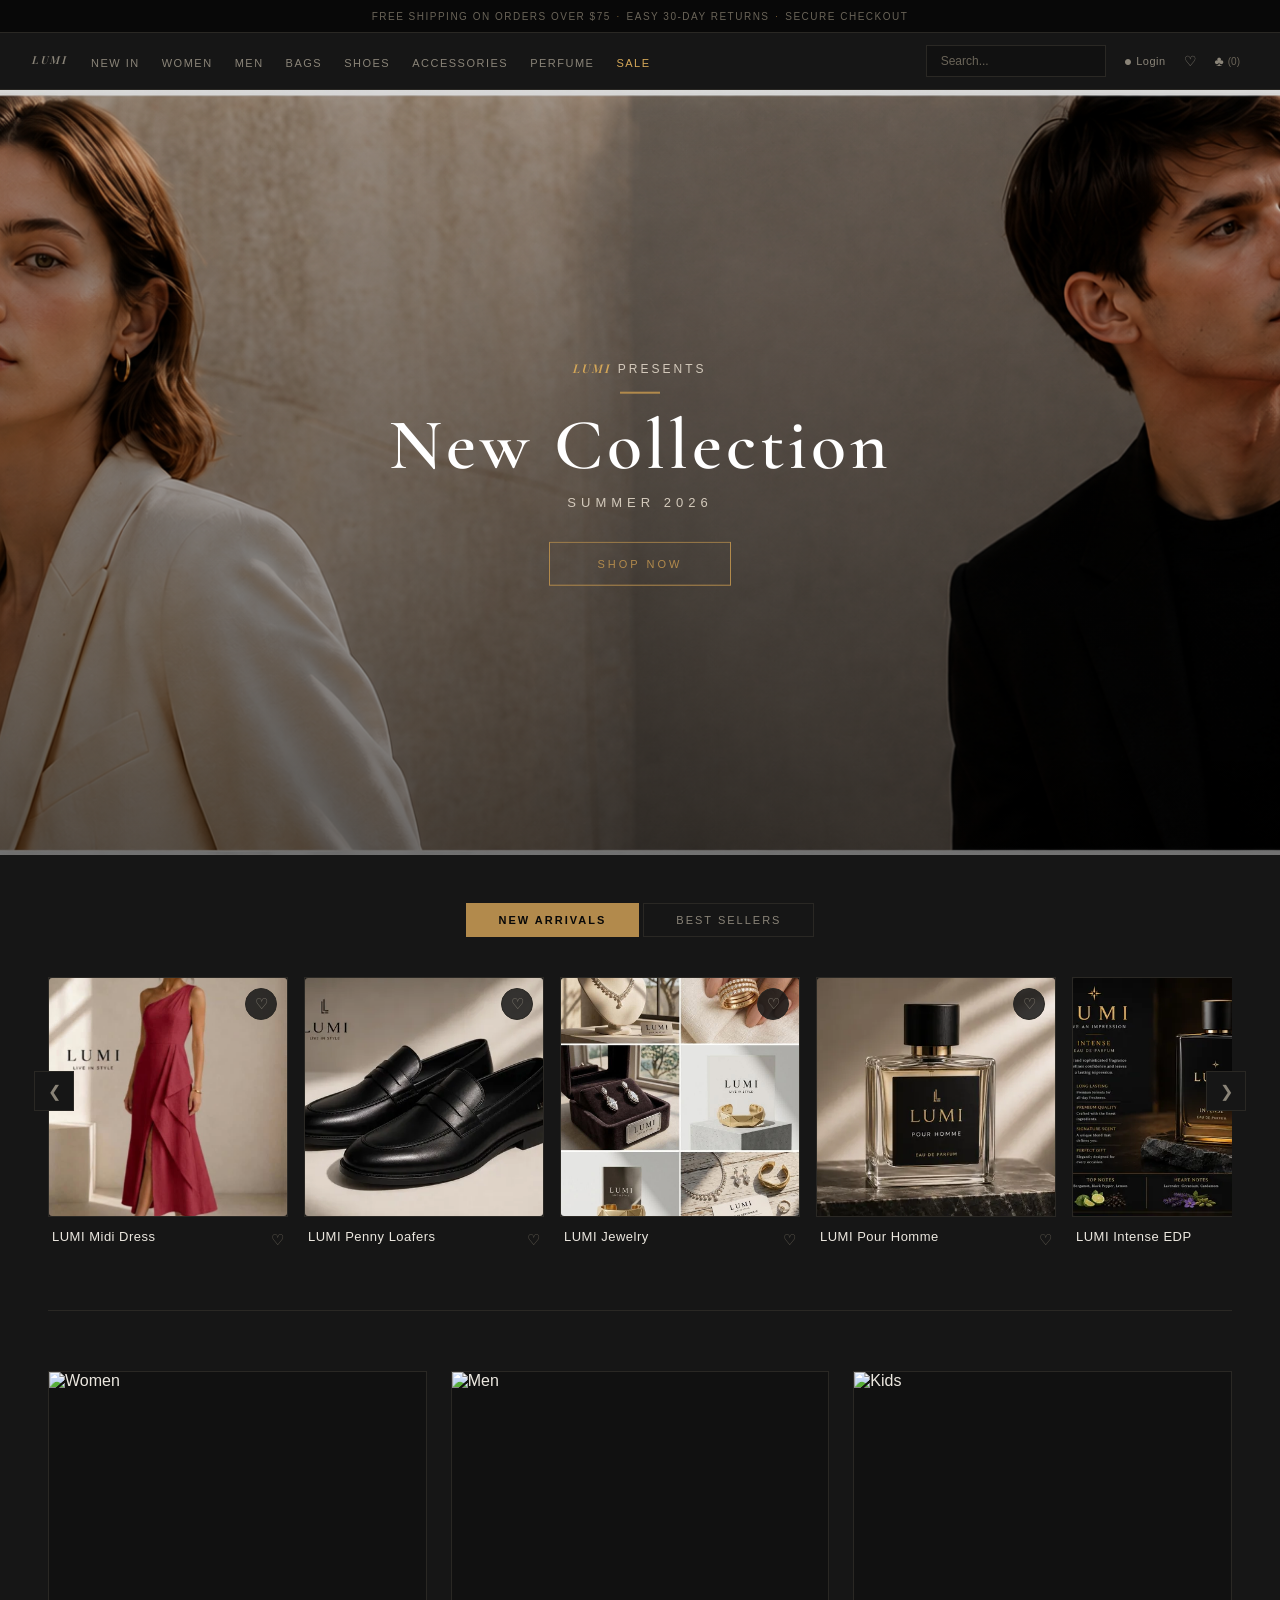
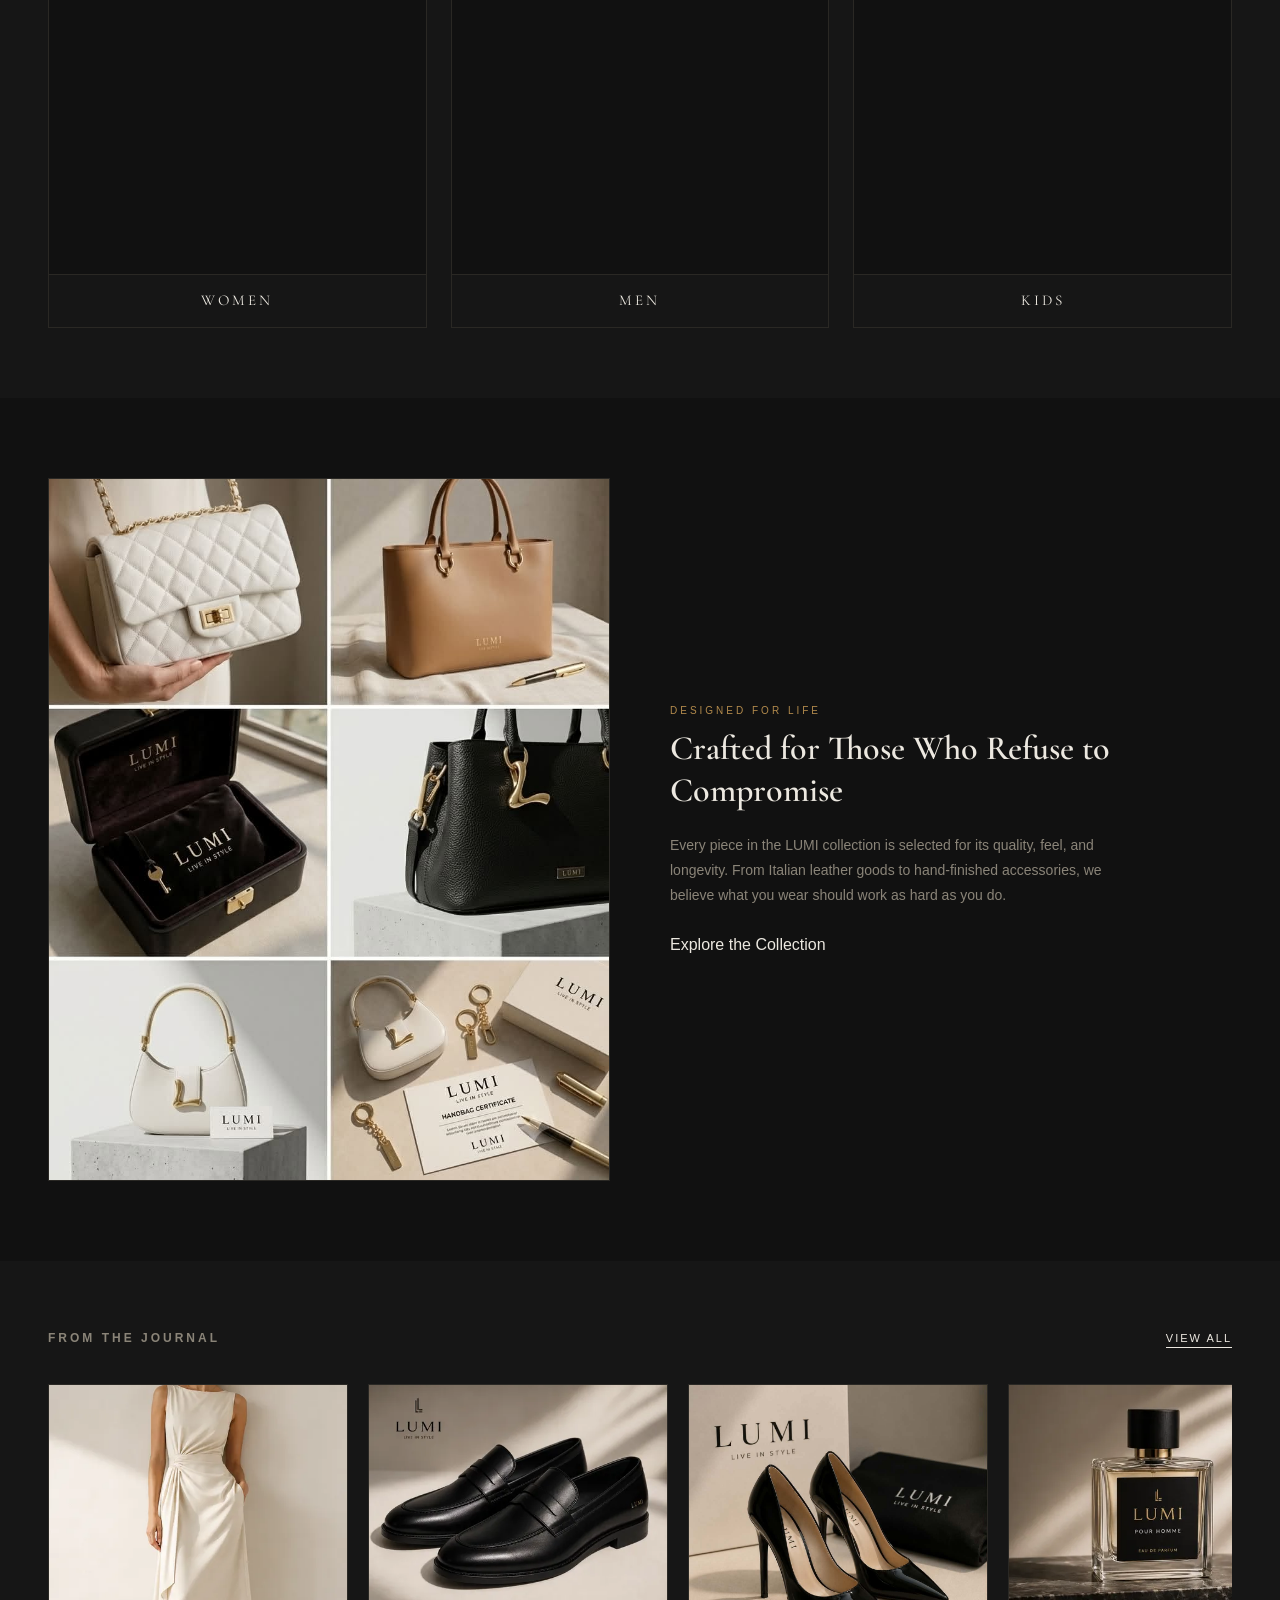
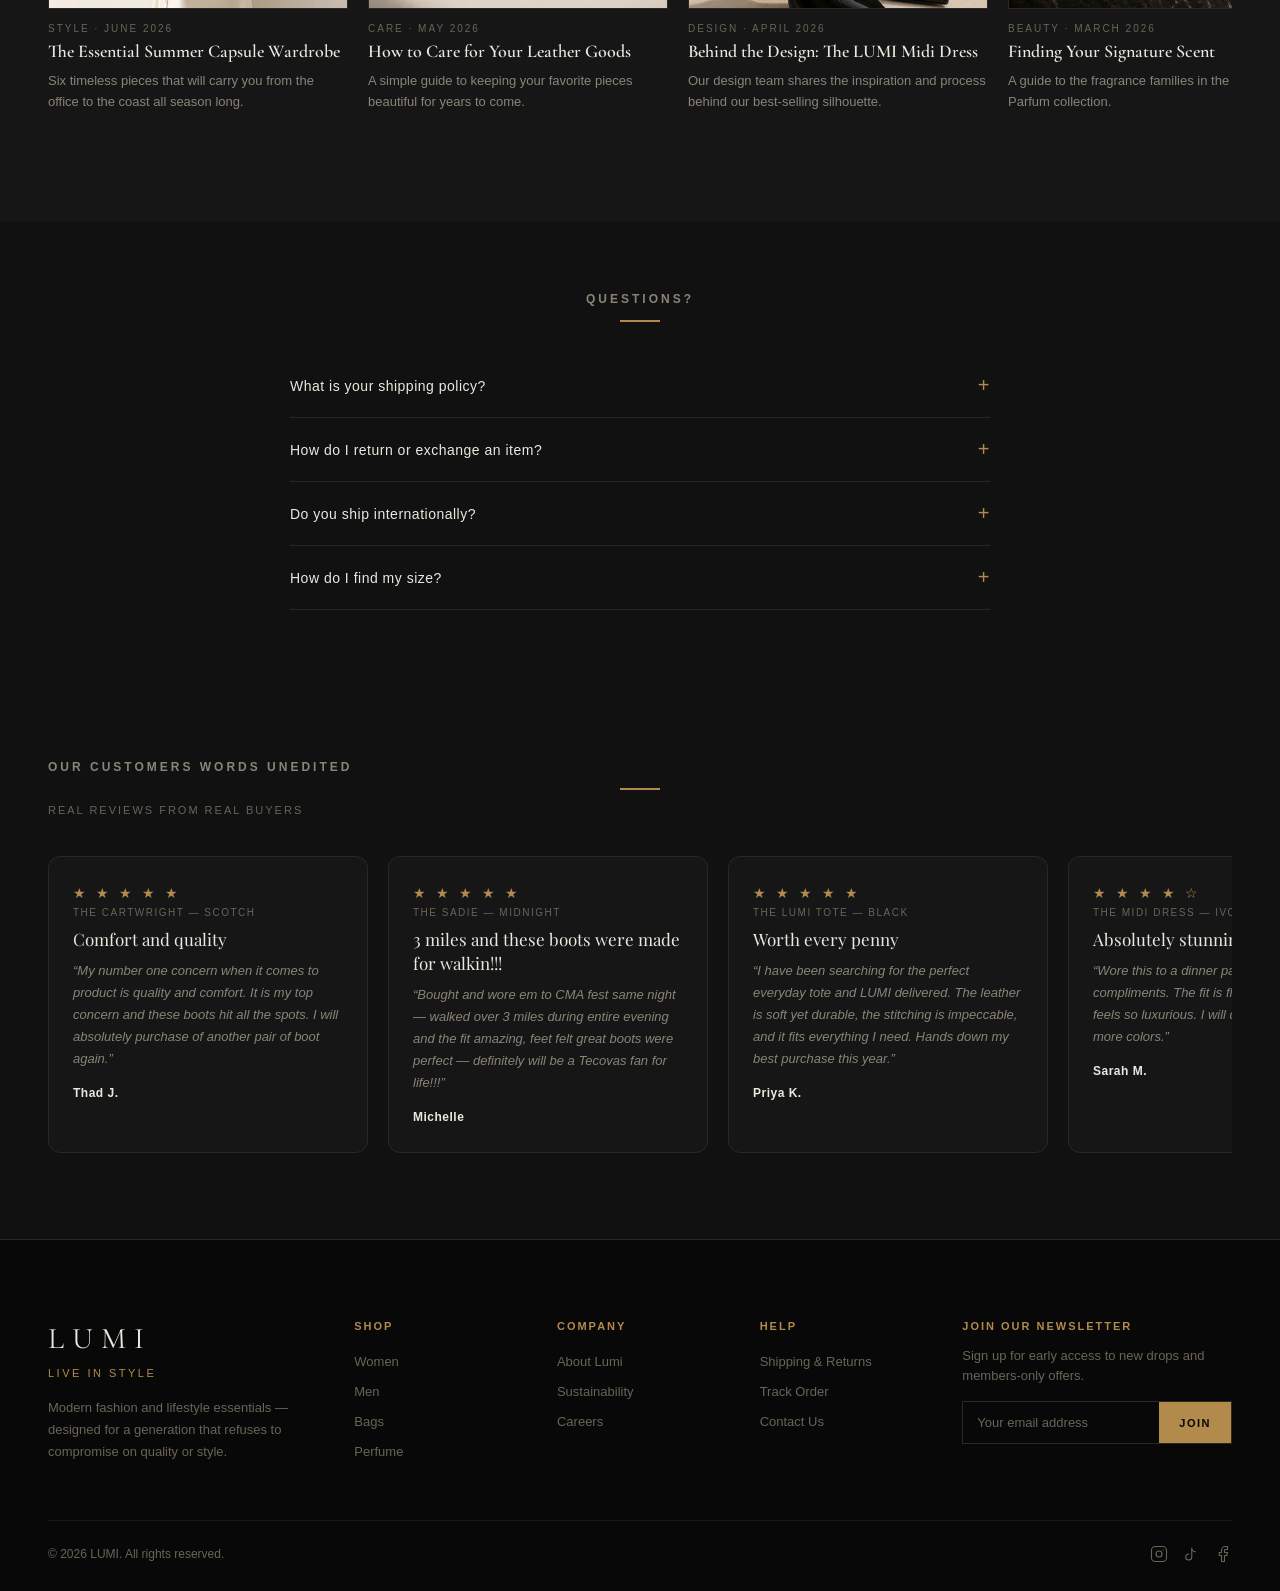
==== commit b197d20c: "feat: restructure homepage to match Tecovas layout — utility bar, content carousel, blog carousel, Q" ====
--- a/index.html
+++ b/index.html
@@ -10,6 +10,16 @@
 <link rel="stylesheet" href="style.css">
 </head>
 <body>
+
+<div class="utility-bar">
+    <div class="utility-bar-inner">
+        <span>Free Shipping on orders over $75</span>
+        <span class="utility-dot">&middot;</span>
+        <span>Easy 30-Day Returns</span>
+        <span class="utility-dot">&middot;</span>
+        <span>Secure Checkout</span>
+    </div>
+</div>
 
 <header class="site-header">
     <nav class="main-nav">
@@ -219,62 +229,101 @@
     </div>
 </section>
 
-<section class="quote-section reveal">
+<section class="content-carousel reveal">
+    <div class="content-carousel-inner">
+        <div class="content-image">
+            <img src="PHOTOS/l_bag.jpg" alt="LUMI Craftsmanship">
+        </div>
+        <div class="content-text">
+            <span class="content-overline">Designed for Life</span>
+            <h2 class="content-heading">Crafted for Those Who Refuse to Compromise</h2>
+            <p class="content-body">Every piece in the LUMI collection is selected for its quality, feel, and longevity. From Italian leather goods to hand-finished accessories, we believe what you wear should work as hard as you do.</p>
+            <a href="Go_to_shopping.html" class="btn-outline">Explore the Collection</a>
+        </div>
+    </div>
+</section>
+
+<section class="blog-section reveal">
+    <div class="blog-head">
+        <h2 class="section-title">From the Journal</h2>
+        <a href="#" class="view-all">View All</a>
+    </div>
+    <div class="blog-scroll" id="blog-scroll">
+        <div class="blog-card">
+            <div class="blog-image">
+                <img src="PHOTOS/dress.webp" alt="Summer Style Guide">
+            </div>
+            <div class="blog-meta">Style &middot; June 2026</div>
+            <h3 class="blog-title">The Essential Summer Capsule Wardrobe</h3>
+            <p class="blog-excerpt">Six timeless pieces that will carry you from the office to the coast all season long.</p>
+        </div>
+
+        <div class="blog-card">
+            <div class="blog-image">
+                <img src="PHOTOS/shoes.webp" alt="Leather Care">
+            </div>
+            <div class="blog-meta">Care &middot; May 2026</div>
+            <h3 class="blog-title">How to Care for Your Leather Goods</h3>
+            <p class="blog-excerpt">A simple guide to keeping your favorite pieces beautiful for years to come.</p>
+        </div>
+
+        <div class="blog-card">
+            <div class="blog-image">
+                <img src="PHOTOS/l_shoes.jpg" alt="Behind the Design">
+            </div>
+            <div class="blog-meta">Design &middot; April 2026</div>
+            <h3 class="blog-title">Behind the Design: The LUMI Midi Dress</h3>
+            <p class="blog-excerpt">Our design team shares the inspiration and process behind our best-selling silhouette.</p>
+        </div>
+
+        <div class="blog-card">
+            <div class="blog-image">
+                <img src="PHOTOS/perfume.webp" alt="Fragrance Notes">
+            </div>
+            <div class="blog-meta">Beauty &middot; March 2026</div>
+            <h3 class="blog-title">Finding Your Signature Scent</h3>
+            <p class="blog-excerpt">A guide to the fragrance families in the LUMI Parfum collection.</p>
+        </div>
+
+        <div class="blog-card">
+            <div class="blog-image">
+                <img src="PHOTOS/bag.webp" alt="Gift Guide">
+            </div>
+            <div class="blog-meta">Gifting &middot; February 2026</div>
+            <h3 class="blog-title">The LUMI Gift Guide: Timeless Pieces They&rsquo;ll Treasure</h3>
+            <p class="blog-excerpt">Curated gifts for every kind of woman, from the minimalist to the maximalist.</p>
+        </div>
+
+        <div class="blog-card">
+            <div class="blog-image">
+                <img src="PHOTOS/watch.webp" alt="Watch Collection">
+            </div>
+            <div class="blog-meta">Accessories &middot; January 2026</div>
+            <h3 class="blog-title">Why a Quality Watch Is Worth the Investment</h3>
+            <p class="blog-excerpt">How a well-made timepiece elevates every outfit and lasts a lifetime.</p>
+        </div>
+    </div>
+</section>
+
+<section class="qa-section reveal">
+    <h2 class="section-title">Questions?</h2>
     <div class="gold-line"></div>
-    <div class="quote-text">&ldquo;Fashion is the armor to survive the reality of everyday life.&rdquo;</div>
-    <div class="quote-attribution">LUMI — Live in Style</div>
-</section>
-
-<section class="category-tiles reveal">
-    <div class="category-tiles-grid">
-        <a href="Go_to_shopping.html" class="category-tile">
-            <div class="cat-image">
-                <img src="https://images.unsplash.com/photo-1617178388553-a9d022974a5c?q=80&w=1180&auto=format&fit=crop&ixlib=rb-4.1.0&ixid=M3wxMjA3fDB8MHxwaG90by1wYWdlfHx8fGVufDB8fHx8fA%3D%3D" alt="Women">
-            </div>
-            <span class="cat-label">Women</span>
-        </a>
-        <a href="Go_to_shopping.html" class="category-tile">
-            <div class="cat-image">
-                <img src="https://images.unsplash.com/photo-1479064555552-3ef4979f8908?q=80&w=1770&auto=format&fit=crop&ixlib=rb-4.1.0&ixid=M3wxMjA3fDB8MHxwaG90by1wYWdlfHx8fGVufDB8fHx8fA%3D%3D" alt="Men">
-            </div>
-            <span class="cat-label">Men</span>
-        </a>
-        <a href="Go_to_shopping.html" class="category-tile">
-            <div class="cat-image">
-                <img src="https://plus.unsplash.com/premium_photo-1675183691244-1fc0359fa1f6?q=80&w=1770&auto=format&fit=crop&ixlib=rb-4.1.0&ixid=M3wxMjA3fDB8MHxwaG90by1wYWdlfHx8fGVufDB8fHx8fA%3D%3D" alt="Kids">
-            </div>
-            <span class="cat-label">Kids</span>
-        </a>
-    </div>
-</section>
-
-<section class="trust-bar reveal">
-    <div class="trust-item">
-        <div class="icon">&#9992;</div>
-        <div>
-            <div class="t-title">Free Shipping</div>
-            <div class="t-sub">On all orders over $75</div>
-        </div>
-    </div>
-    <div class="trust-item">
-        <div class="icon">&#8634;</div>
-        <div>
-            <div class="t-title">Easy Returns</div>
-            <div class="t-sub">30 days return policy</div>
-        </div>
-    </div>
-    <div class="trust-item">
-        <div class="icon">&#128274;</div>
-        <div>
-            <div class="t-title">Secure Payment</div>
-            <div class="t-sub">100% secure checkout</div>
-        </div>
-    </div>
-    <div class="trust-item">
-        <div class="icon">&#127926;</div>
-        <div>
-            <div class="t-title">Customer Care</div>
-            <div class="t-sub">We're here to help</div>
+    <div class="qa-list">
+        <div class="qa-item">
+            <button class="qa-question">What is your shipping policy?<span class="qa-icon">+</span></button>
+            <div class="qa-answer">We offer free shipping on all orders over $75. Standard delivery takes 3&ndash;7 business days. Express shipping is available at checkout for an additional fee.</div>
+        </div>
+        <div class="qa-item">
+            <button class="qa-question">How do I return or exchange an item?<span class="qa-icon">+</span></button>
+            <div class="qa-answer">We accept returns within 30 days of delivery. Items must be unworn with tags attached. Start a return from your account or contact our support team for assistance. Exchanges are free.</div>
+        </div>
+        <div class="qa-item">
+            <button class="qa-question">Do you ship internationally?<span class="qa-icon">+</span></button>
+            <div class="qa-answer">Yes, we ship to over 40 countries worldwide. International shipping rates and delivery times vary by destination. Duties and taxes are calculated at checkout.</div>
+        </div>
+        <div class="qa-item">
+            <button class="qa-question">How do I find my size?<span class="qa-icon">+</span></button>
+            <div class="qa-answer">Each product page includes a detailed size guide. If you are between sizes, we recommend sizing up for a more comfortable fit. Our customer care team is also happy to help.</div>
         </div>
     </div>
 </section>
--- a/style.css
+++ b/style.css
@@ -32,6 +32,30 @@
 ul{ list-style:none; }
 img{ display:block; max-width:100%; }
 button{ font-family:inherit; cursor:pointer; }
+
+/* ---------- Utility Bar ---------- */
+.utility-bar{
+    background: var(--dark);
+    border-bottom:1px solid var(--border);
+    padding:0 48px;
+}
+.utility-bar-inner{
+    max-width:1200px;
+    margin:0 auto;
+    display:flex;
+    justify-content:center;
+    align-items:center;
+    gap:6px;
+    height:32px;
+    font-size:10px;
+    letter-spacing:1.5px;
+    text-transform:uppercase;
+    color: var(--text-muted);
+}
+.utility-dot{
+    color: var(--gold);
+    font-size:8px;
+}
 
 /* ---------- Animations ---------- */
 @keyframes fadeIn{
@@ -549,28 +573,192 @@
     color: var(--gold);
 }
 
-/* ---------- Quote / luxury category ---------- */
-.quote-section{
+/* ---------- Content Carousel ---------- */
+.content-carousel{
     padding:80px 48px;
+    background: var(--bg-section);
+}
+.content-carousel-inner{
+    max-width:1200px;
+    margin:0 auto;
+    display:grid;
+    grid-template-columns:1fr 1fr;
+    gap:60px;
+    align-items:center;
+}
+.content-image{
+    width:100%;
+    aspect-ratio:4/5;
+    overflow:hidden;
+    border:1px solid var(--border);
+}
+.content-image img{
+    width:100%;
+    height:100%;
+    object-fit:cover;
+    transition:transform 0.6s ease;
+}
+.content-image:hover img{
+    transform:scale(1.04);
+}
+.content-text{
+    max-width:460px;
+}
+.content-overline{
+    display:block;
+    font-size:10px;
+    letter-spacing:3px;
+    text-transform:uppercase;
+    color: var(--gold);
+    margin-bottom:12px;
+}
+.content-heading{
+    font-family: var(--font-display);
+    font-size:34px;
+    font-weight:600;
+    line-height:1.25;
+    margin-bottom:20px;
+    color: var(--text);
+}
+.content-body{
+    font-size:14px;
+    line-height:1.8;
+    color: var(--text-soft);
+    margin-bottom:28px;
+}
+
+/* ---------- Blog Section ---------- */
+.blog-section{
+    padding:70px 48px;
+    background: var(--surface);
+}
+.blog-head{
+    display:flex;
+    justify-content:space-between;
+    align-items:baseline;
+    max-width:1200px;
+    margin:0 auto 32px;
+}
+.blog-head .section-title{
+    margin-bottom:0;
+    text-align:left;
+}
+.blog-scroll{
+    display:flex;
+    gap:20px;
+    overflow-x:auto;
+    padding:4px 0 16px;
+    scroll-behavior:smooth;
+    scrollbar-width:none;
+    -webkit-overflow-scrolling:touch;
+    max-width:1200px;
+    margin:0 auto;
+}
+.blog-scroll::-webkit-scrollbar{ display:none; }
+.blog-card{
+    flex:0 0 auto;
+    width:300px;
+}
+.blog-image{
+    width:100%;
+    aspect-ratio:4/3;
+    overflow:hidden;
+    border:1px solid var(--border);
+    margin-bottom:14px;
+}
+.blog-image img{
+    width:100%;
+    height:100%;
+    object-fit:cover;
+    transition:transform 0.6s ease;
+}
+.blog-card:hover .blog-image img{
+    transform:scale(1.06);
+}
+.blog-meta{
+    font-size:10px;
+    letter-spacing:2px;
+    text-transform:uppercase;
+    color: var(--text-muted);
+    margin-bottom:6px;
+}
+.blog-title{
+    font-family: var(--font-display);
+    font-size:18px;
+    font-weight:600;
+    line-height:1.3;
+    margin-bottom:8px;
+    color: var(--text);
+    transition:color 0.2s;
+}
+.blog-card:hover .blog-title{
+    color: var(--gold);
+}
+.blog-excerpt{
+    font-size:13px;
+    line-height:1.6;
+    color: var(--text-soft);
+}
+
+/* ---------- Q&A Section ---------- */
+.qa-section{
+    padding:70px 48px 80px;
+    background: var(--bg-section);
     text-align:center;
 }
-.quote-text{
-    font-family: var(--font-cursive);
-    font-style:italic;
-    font-weight:500;
-    font-size:28px;
-    line-height:1.5;
-    color: var(--gold);
+.qa-section .section-title{
+    margin-bottom:4px;
+}
+.qa-list{
     max-width:700px;
-    margin:0 auto 10px;
+    margin:32px auto 0;
+    text-align:left;
+}
+.qa-item{
+    border-bottom:1px solid var(--border);
+    padding:0;
+}
+.qa-question{
+    display:flex;
+    justify-content:space-between;
+    align-items:center;
+    width:100%;
+    background:none;
+    border:none;
+    padding:20px 0;
+    font-size:14px;
     letter-spacing:0.5px;
-}
-.quote-attribution{
-    font-size:11px;
-    letter-spacing:3px;
-    text-transform:uppercase;
-    color: var(--text-muted);
-    margin-bottom:40px;
+    color: var(--text);
+    text-align:left;
+    cursor:pointer;
+    transition:color 0.2s;
+    font-family:inherit;
+}
+.qa-question:hover{
+    color: var(--gold);
+}
+.qa-icon{
+    font-size:20px;
+    color: var(--gold);
+    transition:transform 0.3s;
+    flex-shrink:0;
+    margin-left:12px;
+}
+.qa-item.active .qa-icon{
+    transform:rotate(45deg);
+}
+.qa-answer{
+    max-height:0;
+    overflow:hidden;
+    transition:max-height 0.35s ease, padding 0.35s ease;
+    font-size:13px;
+    line-height:1.7;
+    color: var(--text-soft);
+    padding:0;
+}
+.qa-item.active .qa-answer{
+    max-height:200px;
+    padding:0 0 20px;
 }
 
 /* ---------- Reviews ---------- */
@@ -942,7 +1130,8 @@
 @media (max-width: 980px){
     .tab-grid .product-card{ width:200px; }
     .tab-scroll-arrow{ display:none; }
-    .quote-text{ font-size:22px; }
+    .content-carousel-inner{ gap:36px; }
+    .content-heading{ font-size:28px; }
     .category-tiles-grid{ grid-template-columns:repeat(3,1fr); gap:16px; }
     .category-tiles{ padding:40px 24px 50px; }
     .product-grid{ grid-template-columns:repeat(3, 1fr); row-gap:34px; }
@@ -993,8 +1182,16 @@
     .tab-bar{ gap:2px; margin-bottom:24px; }
     .tab-btn{ padding:8px 18px; font-size:10px; }
 
-    .quote-section{ padding:46px 16px; }
-    .quote-text{ font-size:20px; }
+    .quote-section{ padding:46px 16px; .quote-text{ font-size:20px; } }
+    .content-carousel{ padding:50px 16px; }
+    .content-carousel-inner{ grid-template-columns:1fr; gap:32px; }
+    .content-image{ aspect-ratio:4/3; }
+    .content-text{ max-width:100%; }
+    .content-heading{ font-size:26px; }
+    .blog-section{ padding:46px 16px; }
+    .blog-card{ width:260px; }
+    .qa-section{ padding:46px 16px 56px; }
+    .qa-list{ max-width:100%; }
     .category-tiles{ padding:30px 16px 36px; }
     .category-tiles-grid{ grid-template-columns:1fr; gap:16px; max-width:360px; margin:0 auto; }
     .category-tile .cat-image{ aspect-ratio:4/3; }
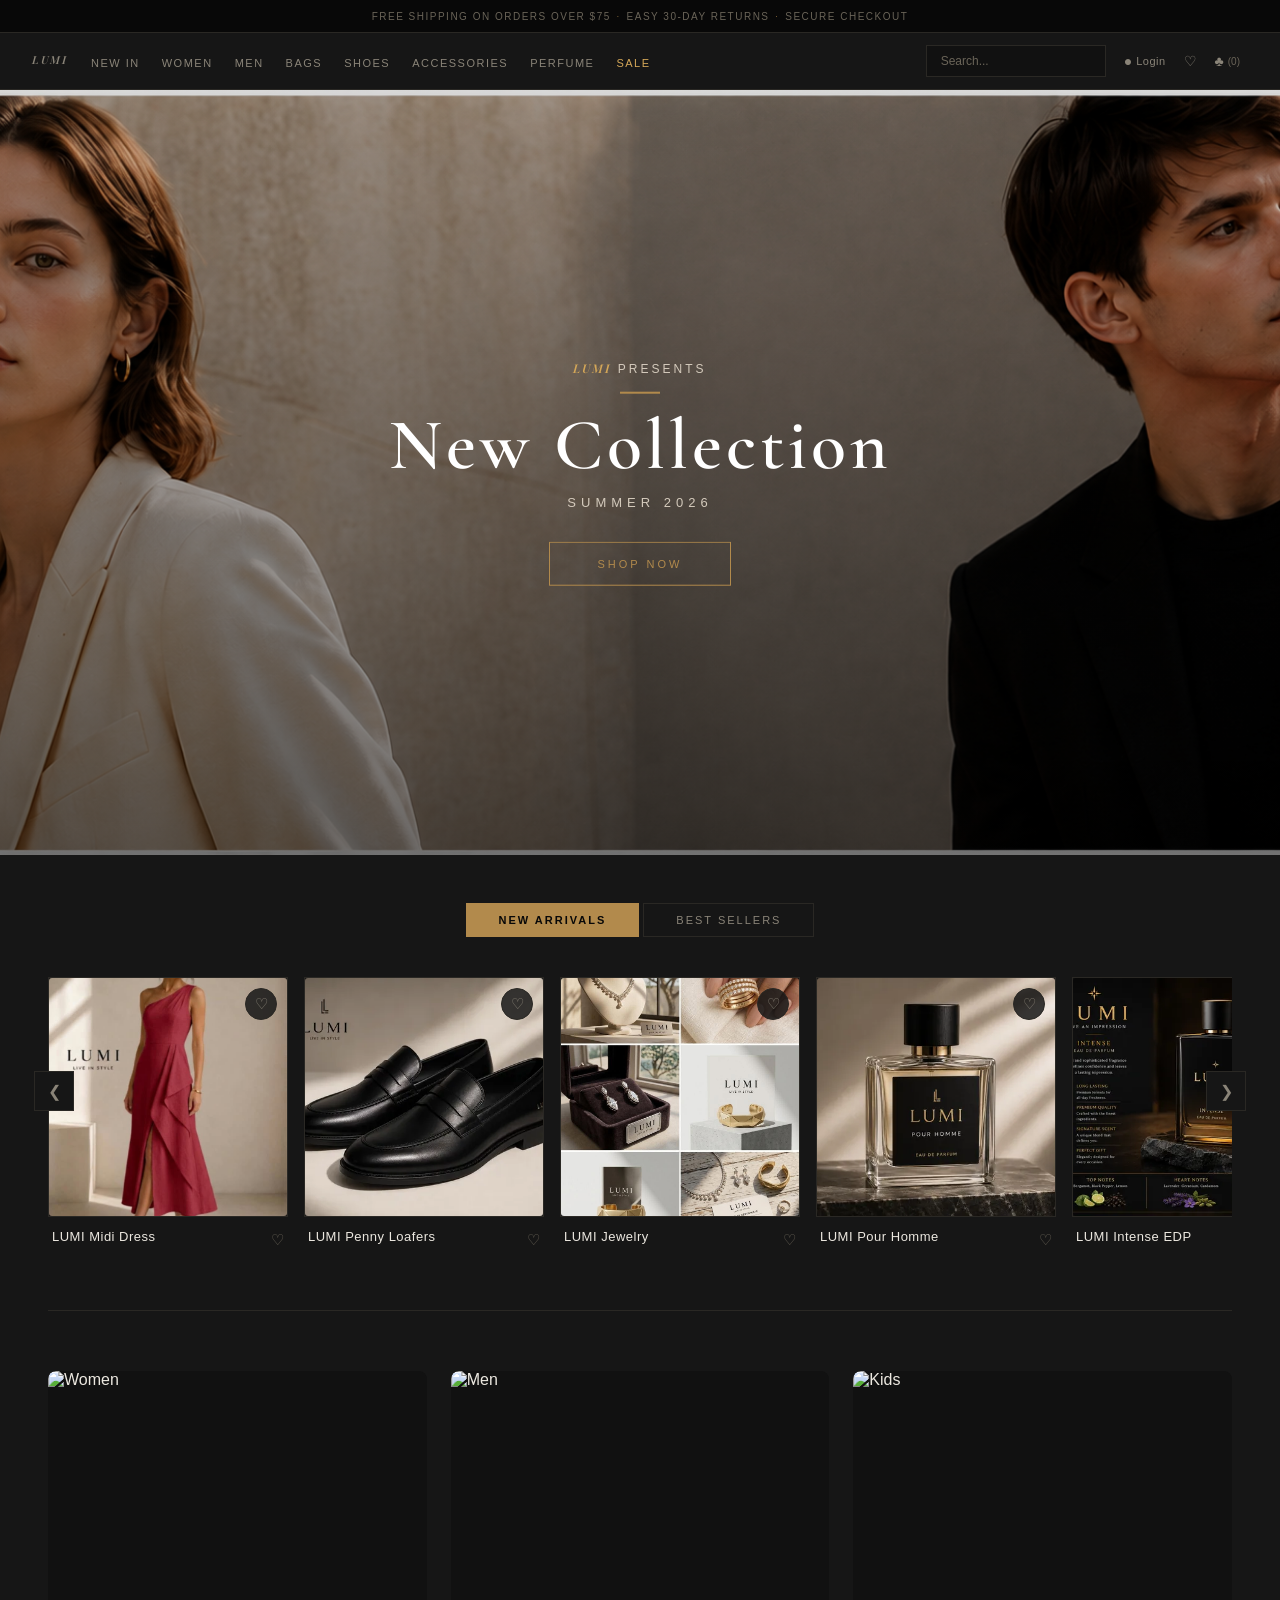
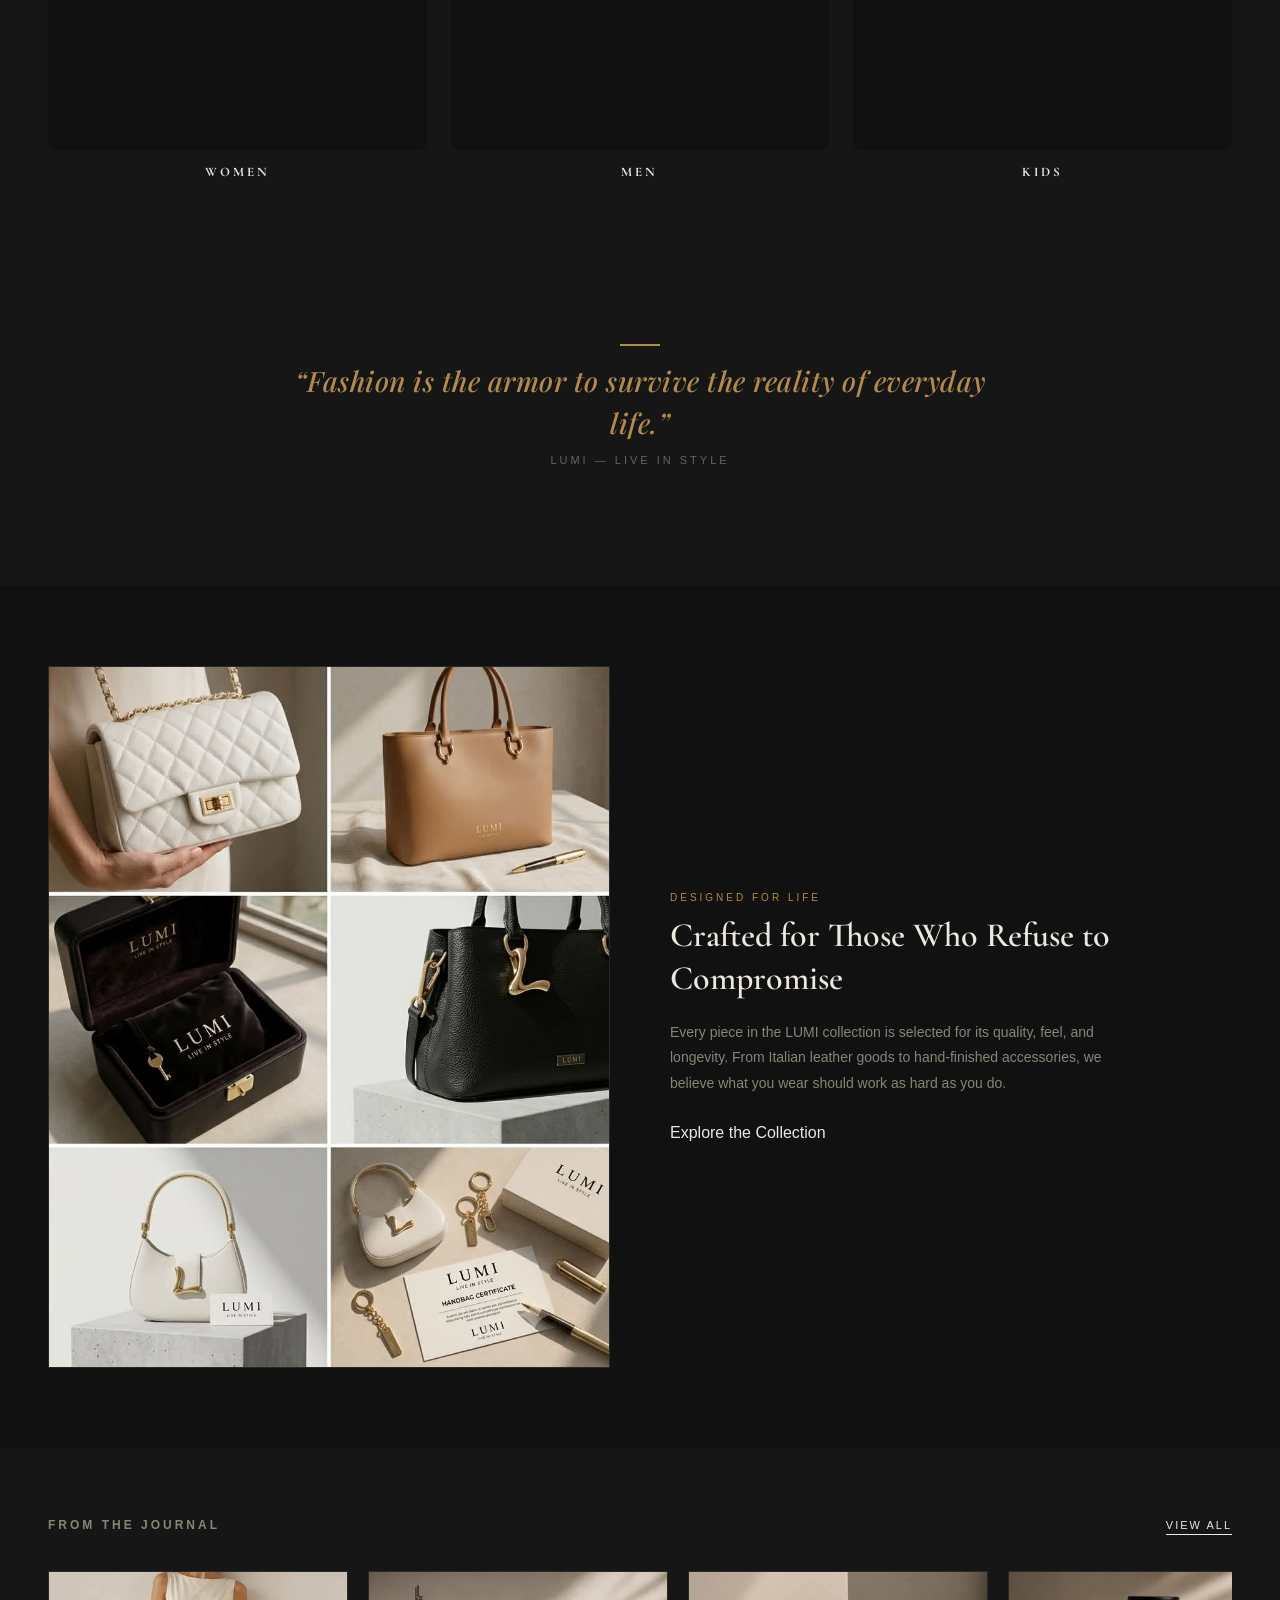
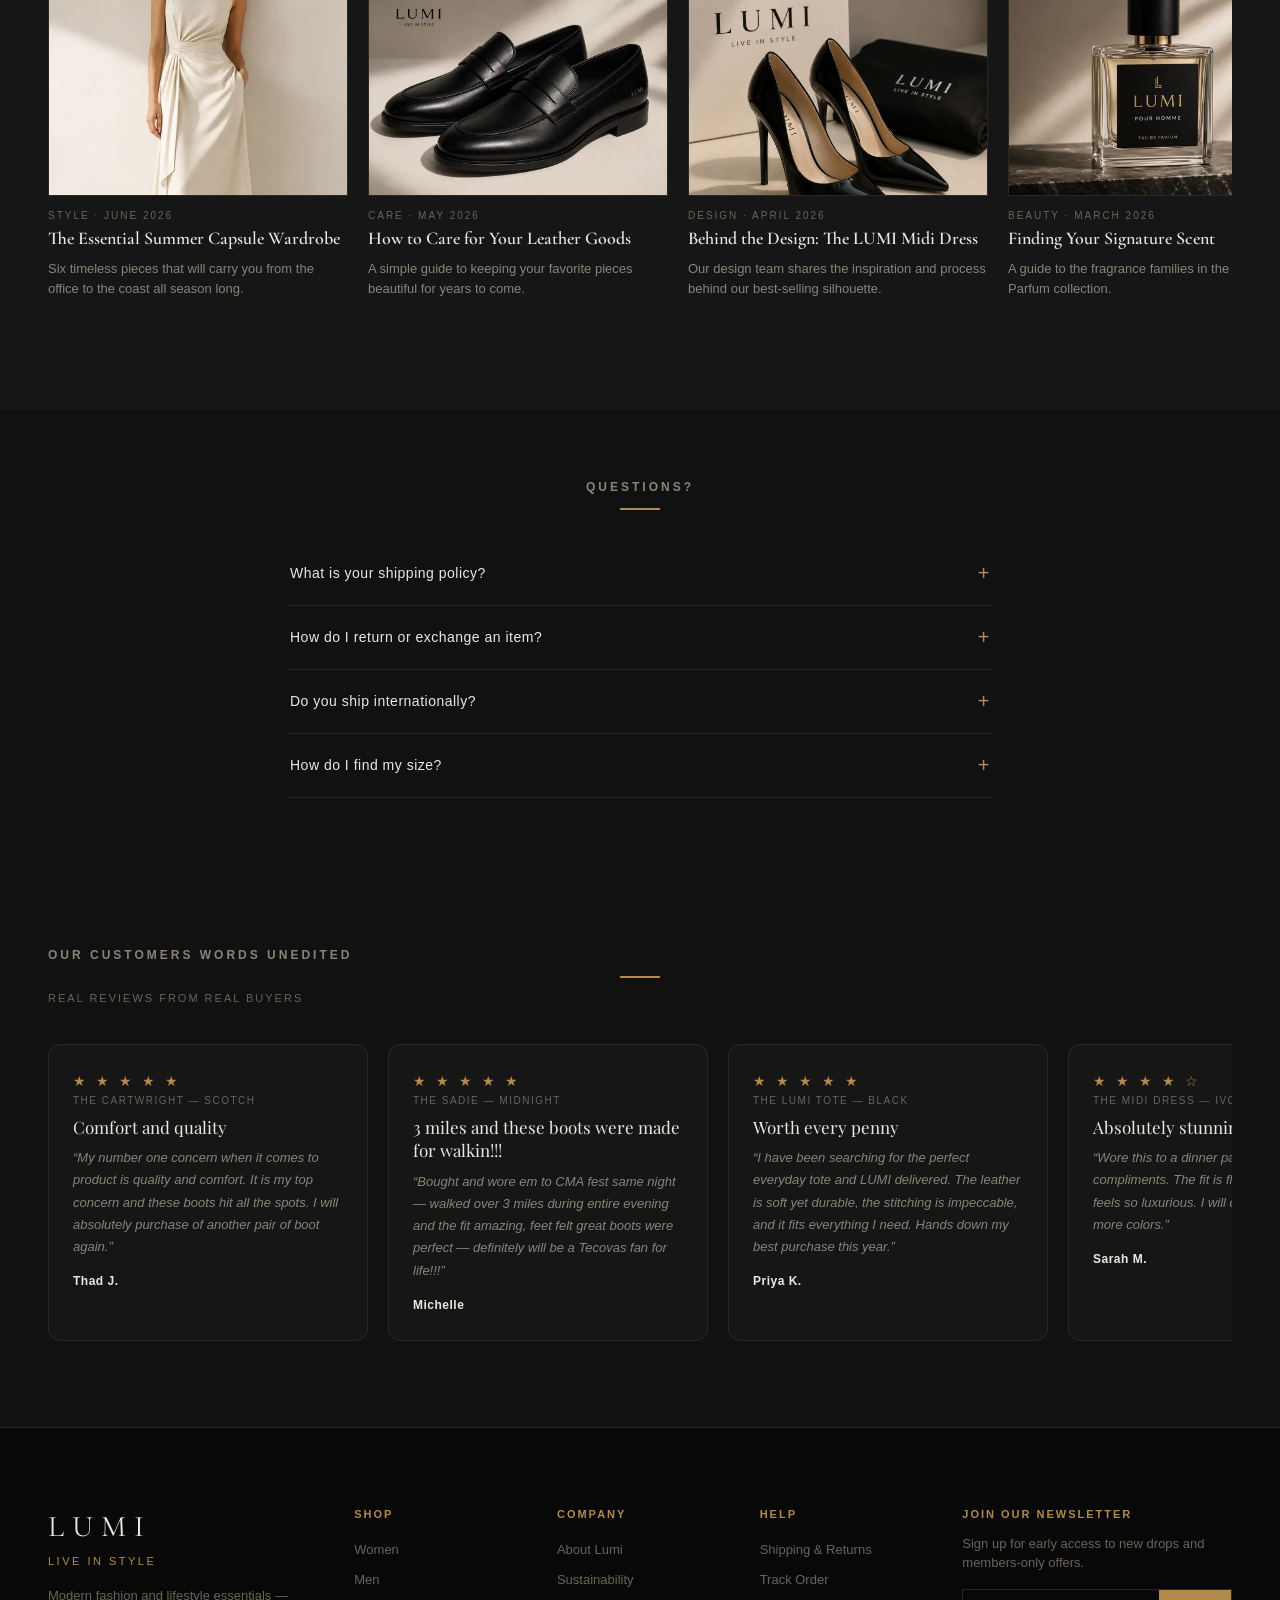
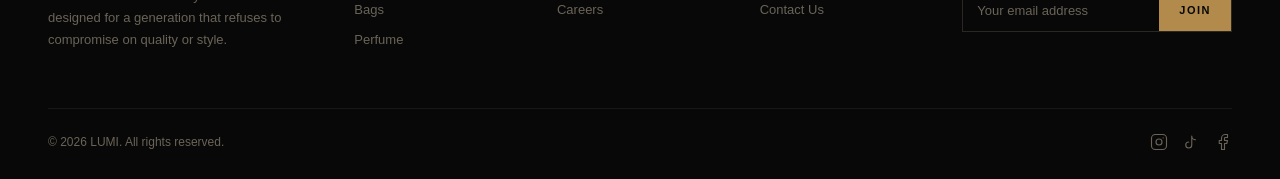
==== commit 261d63f9: "fix: restore quote section — both HTML and CSS" ====
--- a/index.html
+++ b/index.html
@@ -227,6 +227,12 @@
             <span class="cat-label">Kids</span>
         </a>
     </div>
+</section>
+
+<section class="quote-section reveal">
+    <div class="gold-line"></div>
+    <div class="quote-text">&ldquo;Fashion is the armor to survive the reality of everyday life.&rdquo;</div>
+    <div class="quote-attribution">LUMI — Live in Style</div>
 </section>
 
 <section class="content-carousel reveal">
--- a/style.css
+++ b/style.css
@@ -533,19 +533,16 @@
 .category-tile{
     position:relative;
     display:block;
-    overflow:hidden;
-    border:1px solid var(--border);
-    transition:border-color 0.3s, transform 0.4s;
     text-decoration:none;
 }
 .category-tile:hover{
-    border-color: var(--gold);
-    transform:translateY(-4px);
+    transform:translateY(-3px);
 }
 .category-tile .cat-image{
     width:100%;
-    aspect-ratio:3/4;
+    aspect-ratio:1/1;
     overflow:hidden;
+    border-radius:8px;
     background: var(--bg-section);
 }
 .category-tile .cat-image img{
@@ -553,6 +550,7 @@
     height:100%;
     object-fit:cover;
     transition:transform 0.6s ease;
+    border-radius:8px;
 }
 .category-tile:hover .cat-image img{
     transform:scale(1.06);
@@ -560,17 +558,41 @@
 .category-tile .cat-label{
     display:block;
     text-align:center;
-    padding:16px 10px 18px;
+    padding:14px 10px 0;
     font-family: var(--font-display);
-    font-size:15px;
+    font-size:13px;
     letter-spacing:3px;
     text-transform:uppercase;
     color: var(--text);
-    border-top:1px solid var(--border);
+    font-weight:700;
     transition:color 0.3s;
 }
 .category-tile:hover .cat-label{
     color: var(--gold);
+}
+
+/* ---------- Quote ---------- */
+.quote-section{
+    padding:80px 48px;
+    text-align:center;
+}
+.quote-text{
+    font-family: var(--font-cursive);
+    font-style:italic;
+    font-weight:500;
+    font-size:28px;
+    line-height:1.5;
+    color: var(--gold);
+    max-width:700px;
+    margin:0 auto 10px;
+    letter-spacing:0.5px;
+}
+.quote-attribution{
+    font-size:11px;
+    letter-spacing:3px;
+    text-transform:uppercase;
+    color: var(--text-muted);
+    margin-bottom:40px;
 }
 
 /* ---------- Content Carousel ---------- */
@@ -1132,6 +1154,7 @@
     .tab-scroll-arrow{ display:none; }
     .content-carousel-inner{ gap:36px; }
     .content-heading{ font-size:28px; }
+    .quote-text{ font-size:22px; }
     .category-tiles-grid{ grid-template-columns:repeat(3,1fr); gap:16px; }
     .category-tiles{ padding:40px 24px 50px; }
     .product-grid{ grid-template-columns:repeat(3, 1fr); row-gap:34px; }
@@ -1188,13 +1211,15 @@
     .content-image{ aspect-ratio:4/3; }
     .content-text{ max-width:100%; }
     .content-heading{ font-size:26px; }
+    .quote-section{ padding:46px 16px; }
+    .quote-text{ font-size:20px; }
     .blog-section{ padding:46px 16px; }
     .blog-card{ width:260px; }
     .qa-section{ padding:46px 16px 56px; }
     .qa-list{ max-width:100%; }
     .category-tiles{ padding:30px 16px 36px; }
-    .category-tiles-grid{ grid-template-columns:1fr; gap:16px; max-width:360px; margin:0 auto; }
-    .category-tile .cat-image{ aspect-ratio:4/3; }
+    .category-tiles-grid{ grid-template-columns:1fr; gap:16px; max-width:320px; margin:0 auto; }
+    .category-tile .cat-image{ aspect-ratio:1/1; }
     .reviews-section{ padding:46px 16px; }
     .review-card{ padding:24px 18px; width:280px; }
 
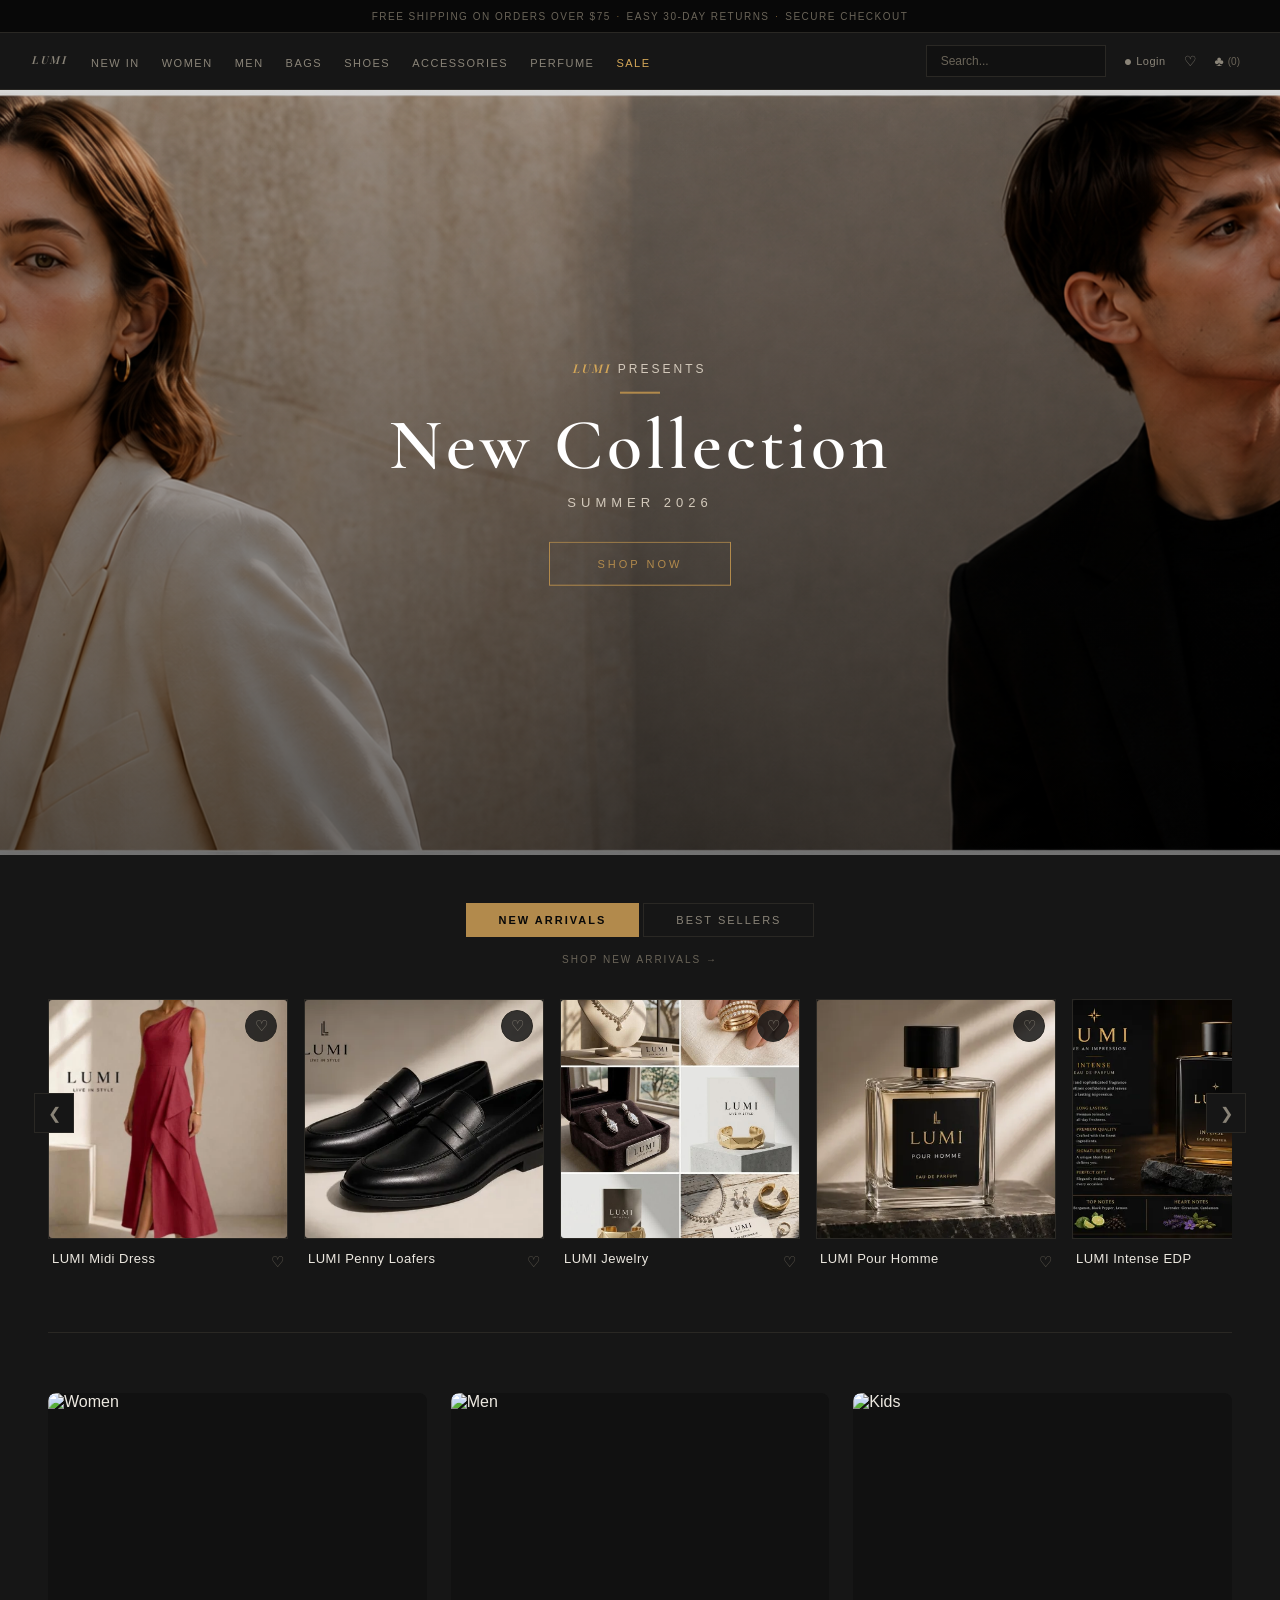
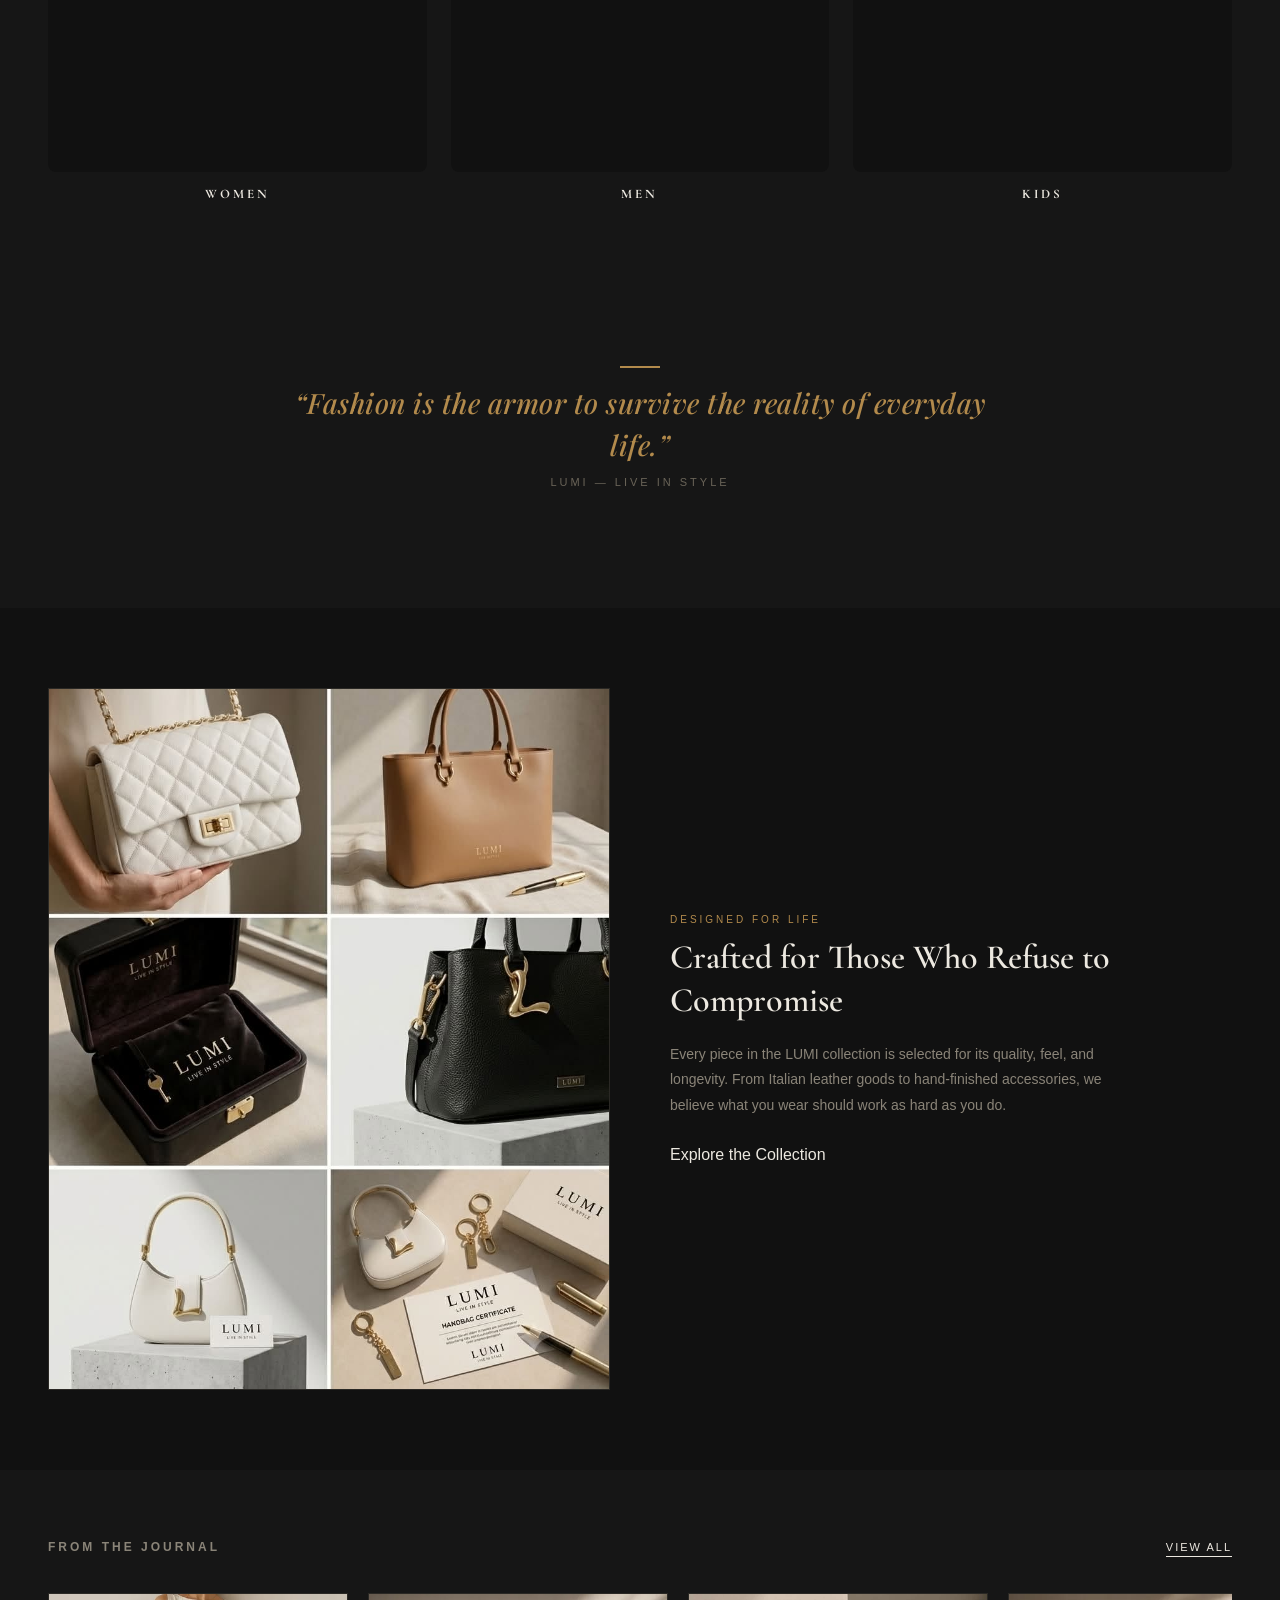
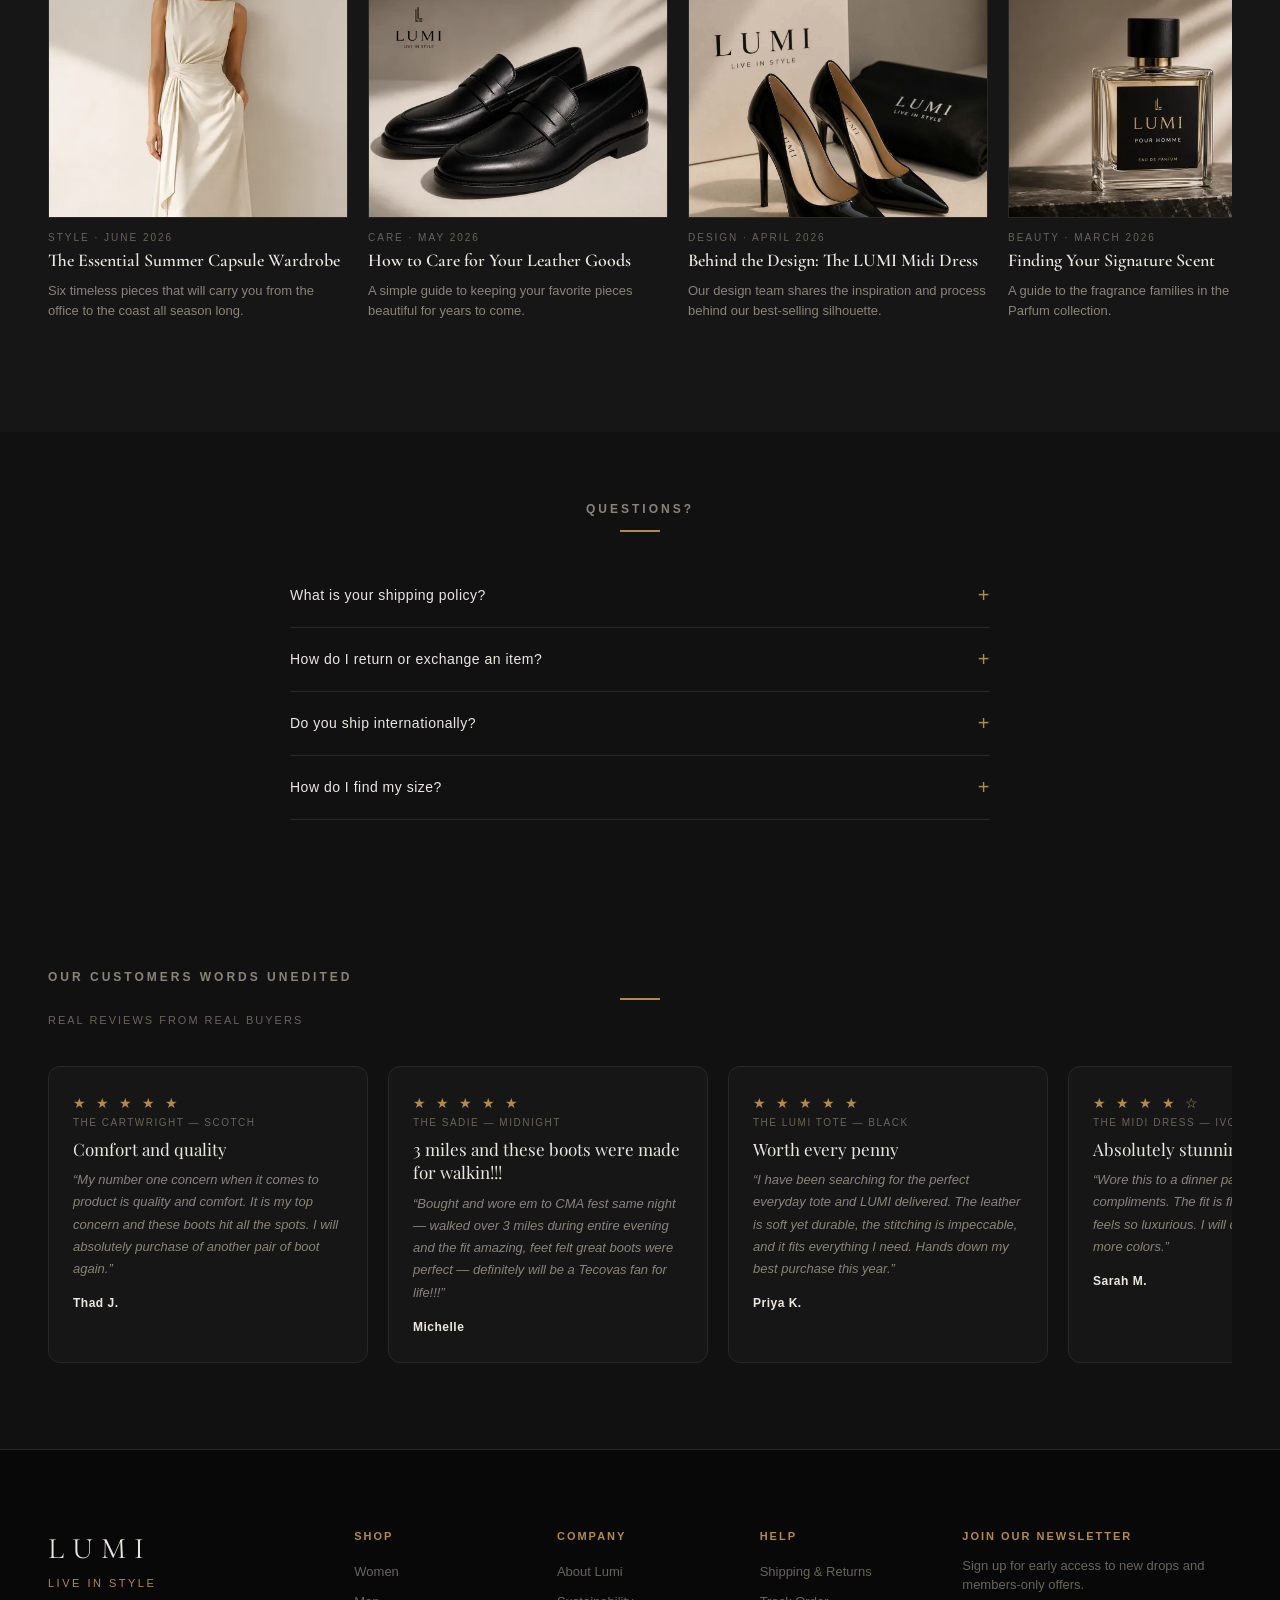
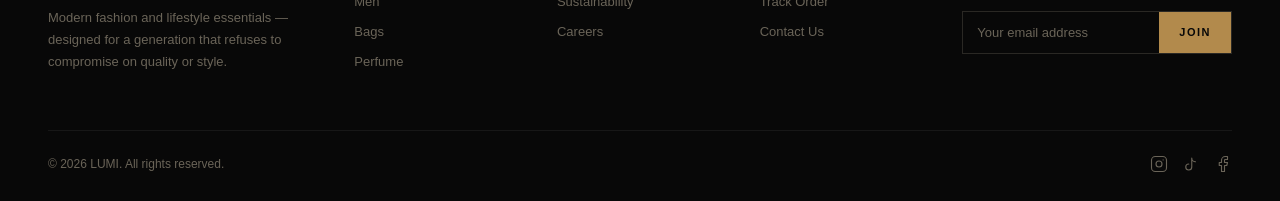
==== commit 1afcf183: "feat: dynamic shop link below tabs — 'Shop New Arrivals →' / 'Shop Best Sellers →' swaps on tab chan" ====
--- a/index.html
+++ b/index.html
@@ -65,6 +65,7 @@
         <button class="tab-btn tab-active" data-tab="new-arrivals">New Arrivals</button>
         <button class="tab-btn" data-tab="best-sellers">Best Sellers</button>
     </div>
+    <div class="tab-shop-link"><a href="Go_to_shopping.html">Shop New Arrivals &#8594;</a></div>
     <div class="tab-scroll-wrap">
         <button class="tab-scroll-arrow tab-scroll-arrow-left" id="tab-scroll-left">&#10094;</button>
         <button class="tab-scroll-arrow tab-scroll-arrow-right" id="tab-scroll-right">&#10095;</button>
--- a/style.css
+++ b/style.css
@@ -381,6 +381,20 @@
     color: var(--dark);
     border-color: var(--gold);
     font-weight:700;
+}
+.tab-shop-link{
+    text-align:center;
+    margin:-24px 0 28px;
+}
+.tab-shop-link a{
+    font-size:10px;
+    letter-spacing:2px;
+    text-transform:uppercase;
+    color: var(--text-muted);
+    transition:color 0.2s;
+}
+.tab-shop-link a:hover{
+    color: var(--gold);
 }
 .tab-grid{
     display:flex;
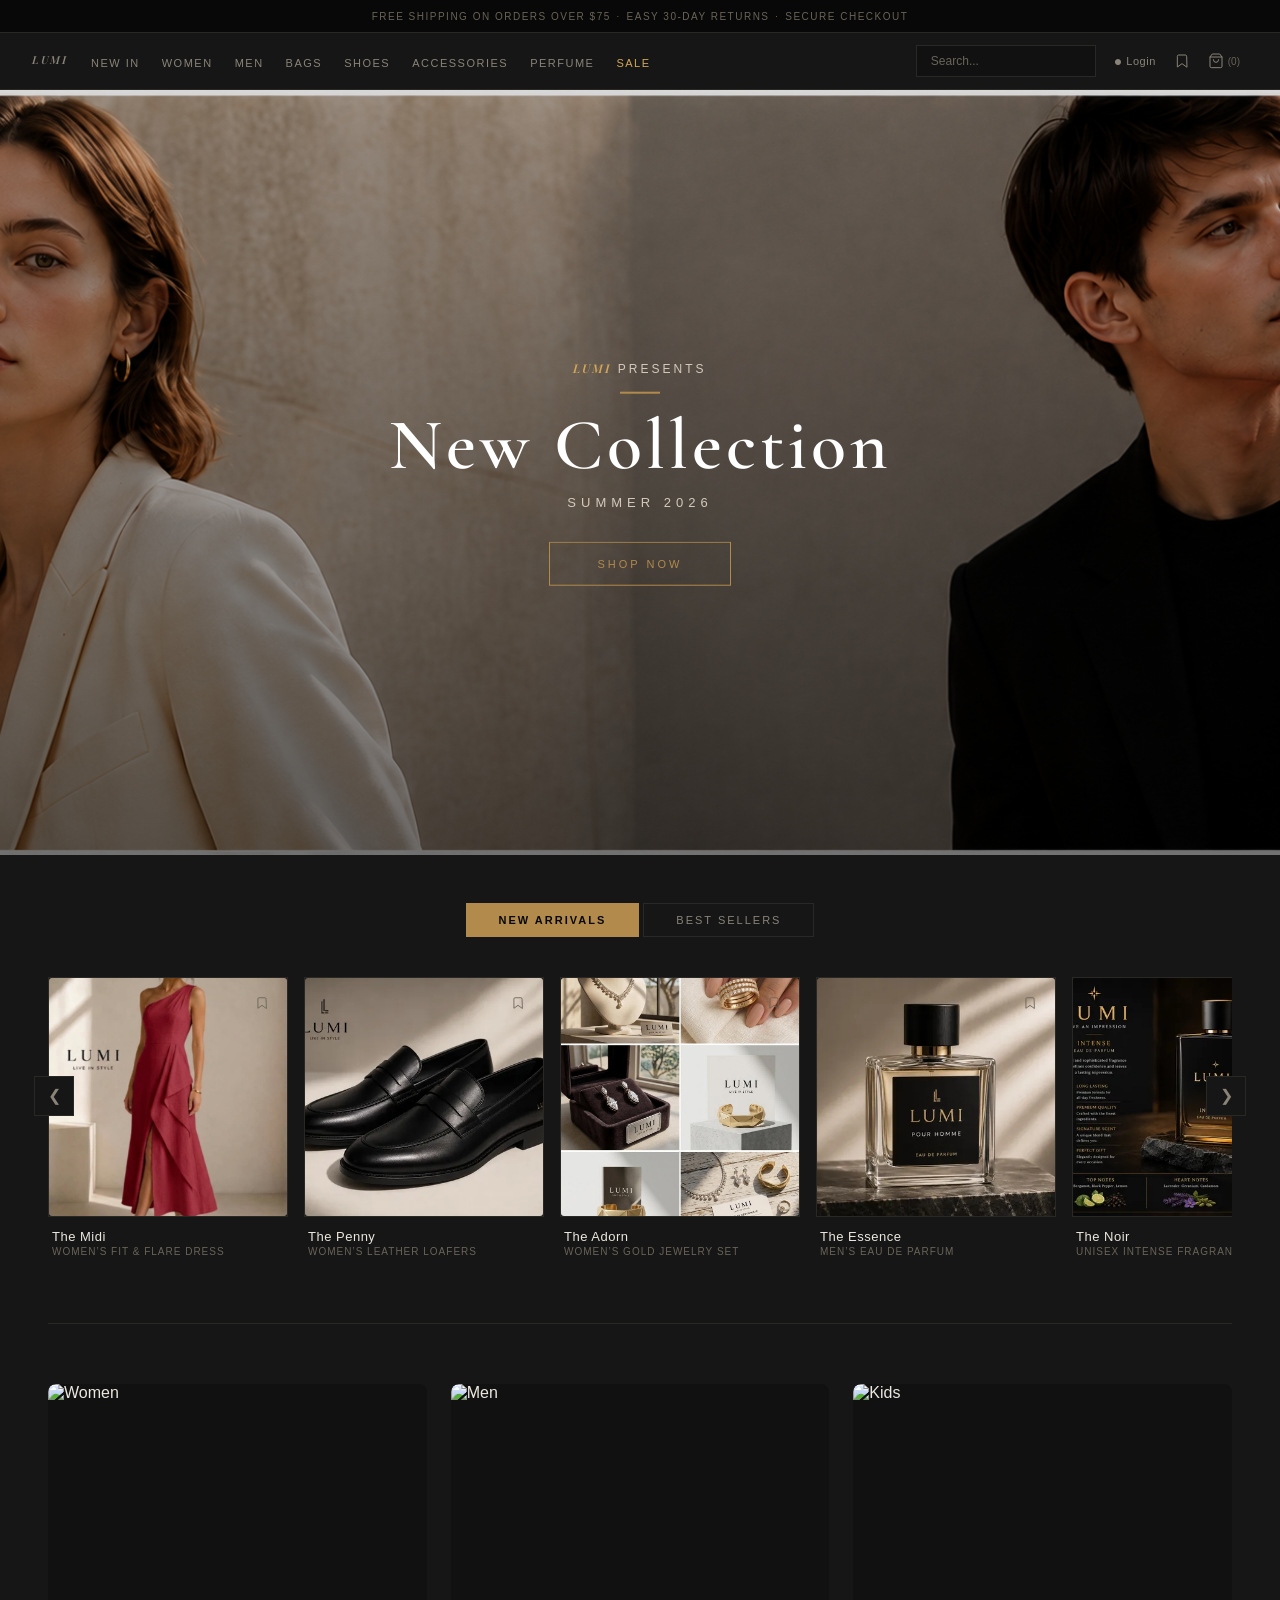
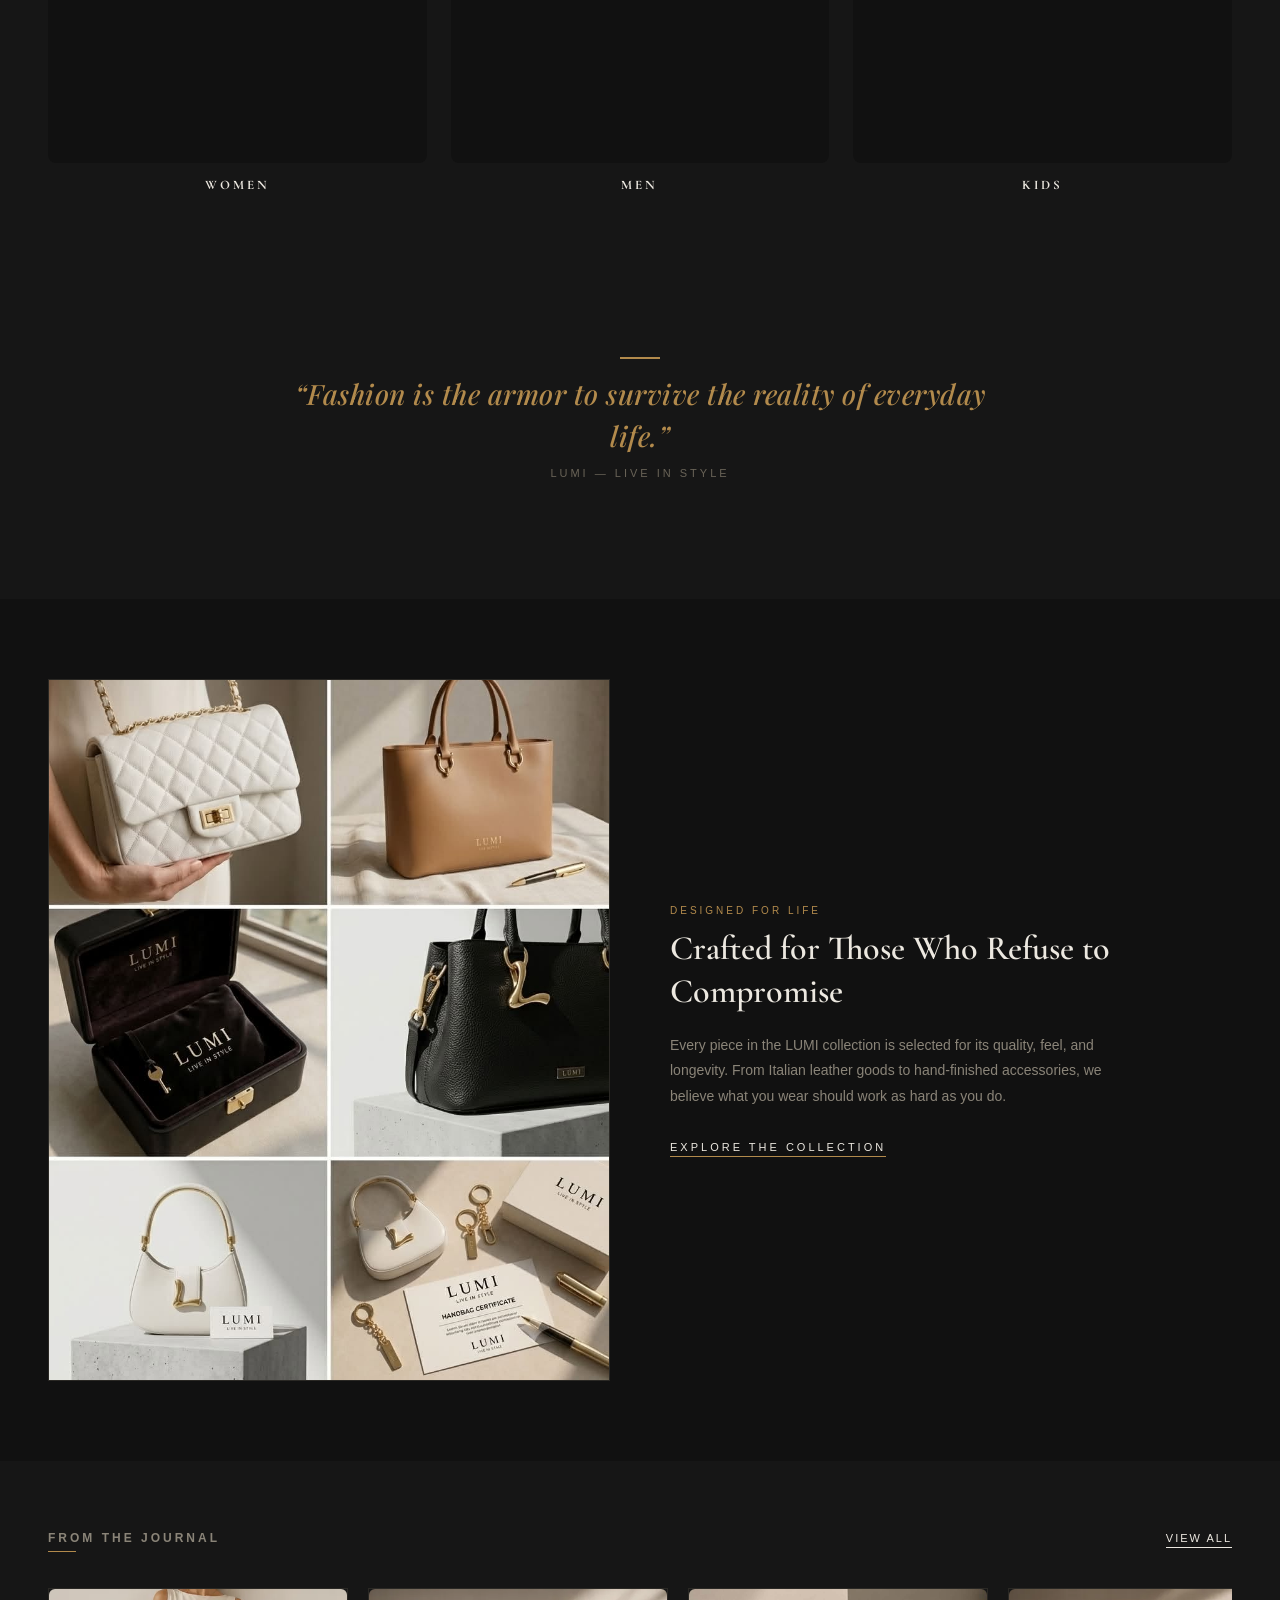
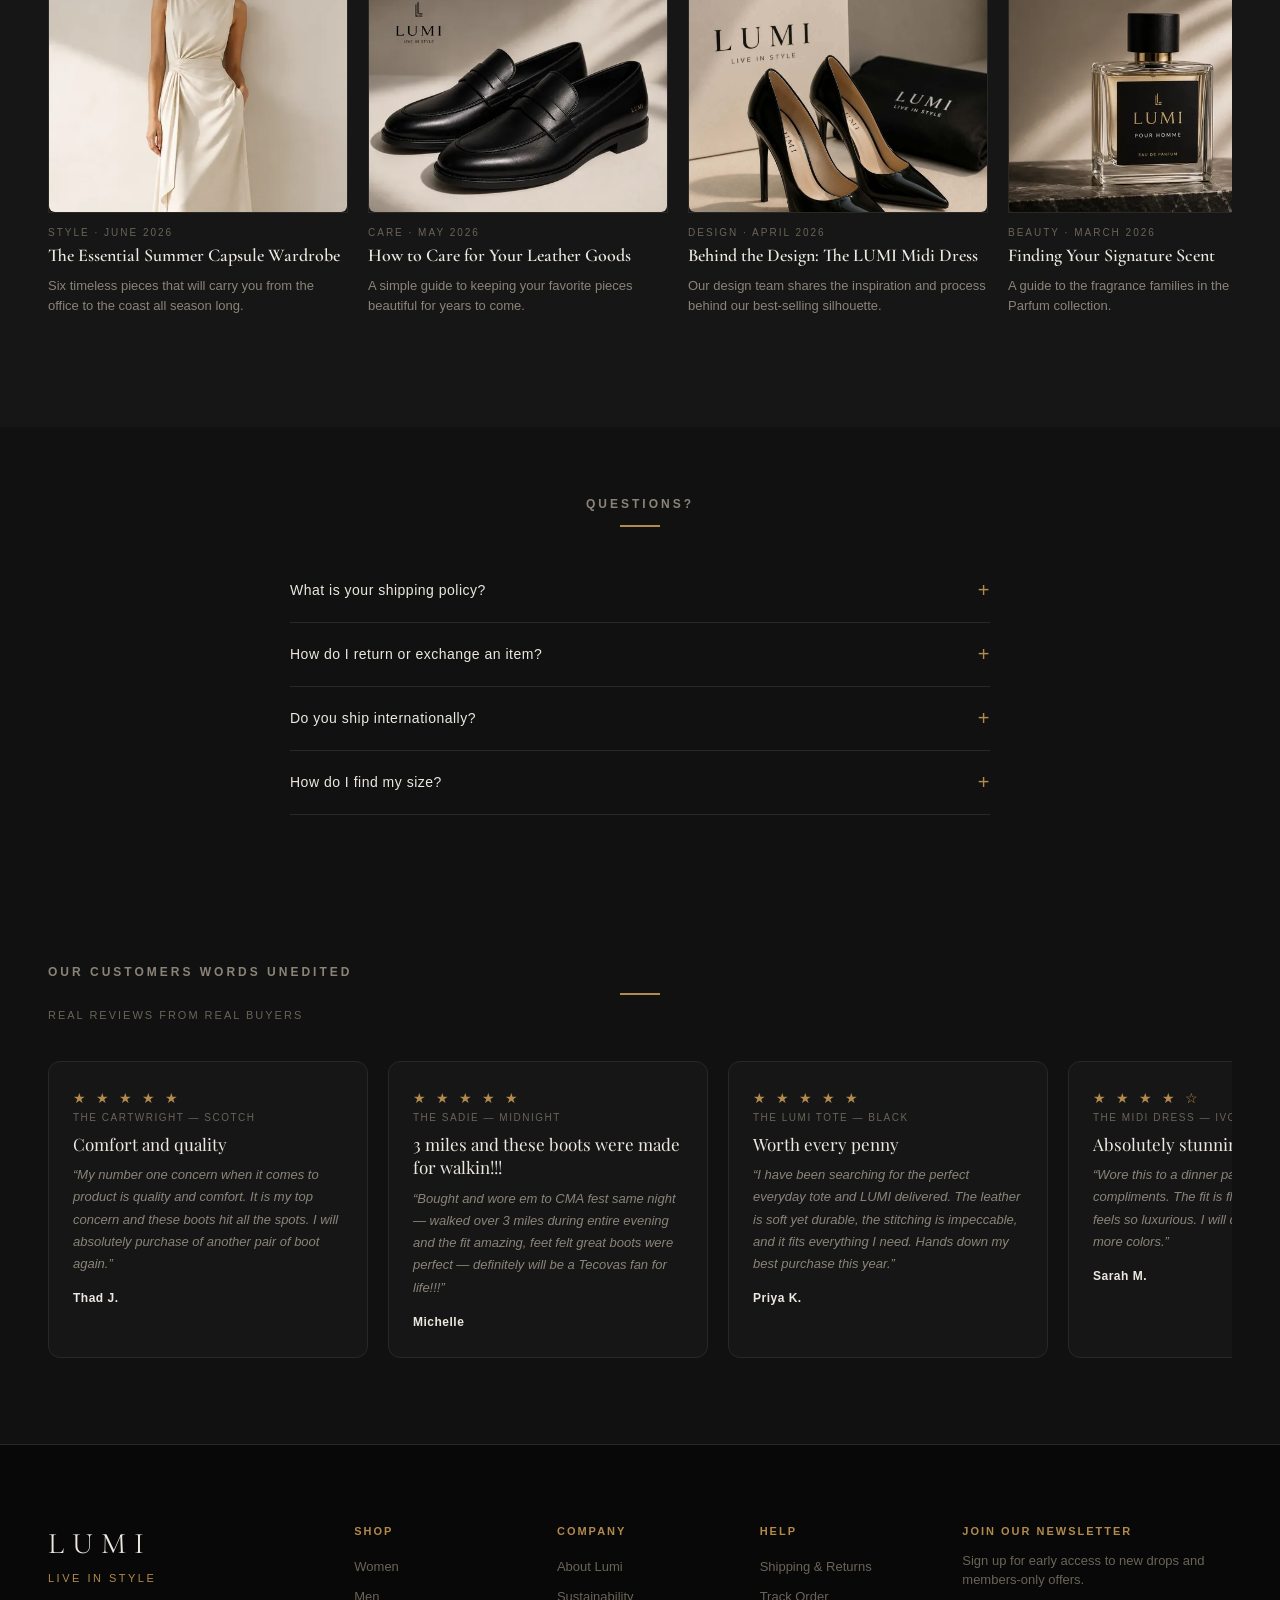
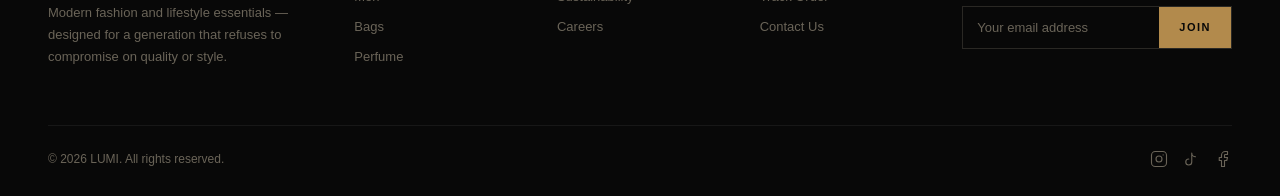
==== commit e733e8f1: "feat: rounded blog images, golden underlines on headings, bookmark SVGs replace hearts (navbar + all" ====
--- a/index.html
+++ b/index.html
@@ -41,9 +41,10 @@
                 <input type="text" id="nav-search-input" placeholder="Search...">
             </div>
             <a href="loggine.html" title="Account" id="account-link">&#9679; <span class="account-name">Login</span></a>
-            <a href="#" title="Wishlist">&#9825;</a>
+            <a href="#" title="Wishlist"><svg class="bm-icon" viewBox="0 0 24 24" width="16" height="16" fill="none" stroke="currentColor" stroke-width="1.5" stroke-linecap="round" stroke-linejoin="round"><path d="M19 21l-7-5-7 5V5a2 2 0 0 1 2-2h10a2 2 0 0 1 2 2z"/></svg></a>
             <a href="cart.html" title="Cart">
-                &#9827; <span class="cart-count">(<span id="cart-count">0</span>)</span>
+                <svg viewBox="0 0 24 24" width="16" height="16" fill="none" stroke="currentColor" stroke-width="1.5" stroke-linecap="round" stroke-linejoin="round"><path d="M6 2L3 6v14a2 2 0 0 0 2 2h14a2 2 0 0 0 2-2V6l-3-4z"/><line x1="3" y1="6" x2="21" y2="6"/><path d="M16 10a4 4 0 0 1-8 0"/></svg>
+                <span class="cart-count">(<span id="cart-count">0</span>)</span>
             </a>
         </div>
     </nav>
@@ -65,7 +66,7 @@
         <button class="tab-btn tab-active" data-tab="new-arrivals">New Arrivals</button>
         <button class="tab-btn" data-tab="best-sellers">Best Sellers</button>
     </div>
-    <div class="tab-shop-link"><a href="Go_to_shopping.html">Shop New Arrivals &#8594;</a></div>
+    <!-- <div class="tab-shop-link"><a href="Go_to_shopping.html">Shop New Arrivals &#8594;</a></div> -->
     <div class="tab-scroll-wrap">
         <button class="tab-scroll-arrow tab-scroll-arrow-left" id="tab-scroll-left">&#10094;</button>
         <button class="tab-scroll-arrow tab-scroll-arrow-right" id="tab-scroll-right">&#10095;</button>
@@ -73,133 +74,157 @@
 
             <div class="product-card" data-tab-group="new-arrivals">
                 <div class="product-photo">
-                    <img src="PHOTOS/l_dress.jpg" alt="LUMI Midi Dress">
-                    <button class="wishlist-btn" data-product="LUMI Midi Dress">&#9825;</button>
-                </div>
-                <div class="product-info">
-                    <div class="name">LUMI Midi Dress</div>
-                    <span class="wishlist-icon" data-product="LUMI Midi Dress">&#9825;</span>
+                    <img src="PHOTOS/l_dress.jpg" alt="The Midi">
+                </div>
+                <div class="product-info">
+                    <div class="name">
+                        <span class="name-title">The Midi</span>
+                        <span class="name-sub">Women&rsquo;s Fit &amp; Flare Dress</span>
+                    </div>
+                    <button class="bookmark-btn" data-product="The Midi"><svg class="bm-icon" viewBox="0 0 24 24" width="14" height="14" fill="none" stroke="currentColor" stroke-width="1.5" stroke-linecap="round" stroke-linejoin="round"><path d="M19 21l-7-5-7 5V5a2 2 0 0 1 2-2h10a2 2 0 0 1 2 2z"/></svg></button>
                 </div>
             </div>
 
             <div class="product-card" data-tab-group="new-arrivals">
                 <div class="product-photo">
-                    <img src="PHOTOS/shoes.webp" alt="LUMI Penny Loafers">
-                    <button class="wishlist-btn" data-product="LUMI Penny Loafers">&#9825;</button>
-                </div>
-                <div class="product-info">
-                    <div class="name">LUMI Penny Loafers</div>
-                    <span class="wishlist-icon" data-product="LUMI Penny Loafers">&#9825;</span>
+                    <img src="PHOTOS/shoes.webp" alt="The Penny">
+                </div>
+                <div class="product-info">
+                    <div class="name">
+                        <span class="name-title">The Penny</span>
+                        <span class="name-sub">Women&rsquo;s Leather Loafers</span>
+                    </div>
+                    <button class="bookmark-btn" data-product="The Penny"><svg class="bm-icon" viewBox="0 0 24 24" width="14" height="14" fill="none" stroke="currentColor" stroke-width="1.5" stroke-linecap="round" stroke-linejoin="round"><path d="M19 21l-7-5-7 5V5a2 2 0 0 1 2-2h10a2 2 0 0 1 2 2z"/></svg></button>
                 </div>
             </div>
 
             <div class="product-card" data-tab-group="new-arrivals">
                 <div class="product-photo">
-                    <img src="PHOTOS/jwelery.jpg" alt="LUMI Jewelry">
-                    <button class="wishlist-btn" data-product="LUMI Jewelry">&#9825;</button>
-                </div>
-                <div class="product-info">
-                    <div class="name">LUMI Jewelry</div>
-                    <span class="wishlist-icon" data-product="LUMI Jewelry">&#9825;</span>
+                    <img src="PHOTOS/jwelery.jpg" alt="The Adorn">
+                </div>
+                <div class="product-info">
+                    <div class="name">
+                        <span class="name-title">The Adorn</span>
+                        <span class="name-sub">Women&rsquo;s Gold Jewelry Set</span>
+                    </div>
+                    <button class="bookmark-btn" data-product="The Adorn"><svg class="bm-icon" viewBox="0 0 24 24" width="14" height="14" fill="none" stroke="currentColor" stroke-width="1.5" stroke-linecap="round" stroke-linejoin="round"><path d="M19 21l-7-5-7 5V5a2 2 0 0 1 2-2h10a2 2 0 0 1 2 2z"/></svg></button>
                 </div>
             </div>
 
             <div class="product-card" data-tab-group="new-arrivals">
                 <div class="product-photo">
-                    <img src="PHOTOS/perfume.webp" alt="LUMI Pour Homme">
-                    <button class="wishlist-btn" data-product="LUMI Pour Homme">&#9825;</button>
-                </div>
-                <div class="product-info">
-                    <div class="name">LUMI Pour Homme</div>
-                    <span class="wishlist-icon" data-product="LUMI Pour Homme">&#9825;</span>
+                    <img src="PHOTOS/perfume.webp" alt="The Essence">
+                </div>
+                <div class="product-info">
+                    <div class="name">
+                        <span class="name-title">The Essence</span>
+                        <span class="name-sub">Men&rsquo;s Eau de Parfum</span>
+                    </div>
+                    <button class="bookmark-btn" data-product="The Essence"><svg class="bm-icon" viewBox="0 0 24 24" width="14" height="14" fill="none" stroke="currentColor" stroke-width="1.5" stroke-linecap="round" stroke-linejoin="round"><path d="M19 21l-7-5-7 5V5a2 2 0 0 1 2-2h10a2 2 0 0 1 2 2z"/></svg></button>
                 </div>
             </div>
 
             <div class="product-card" data-tab-group="new-arrivals">
                 <div class="product-photo">
-                    <img src="PHOTOS/attar.webp" alt="LUMI Intense EDP">
-                    <button class="wishlist-btn" data-product="LUMI Intense EDP">&#9825;</button>
-                </div>
-                <div class="product-info">
-                    <div class="name">LUMI Intense EDP</div>
-                    <span class="wishlist-icon" data-product="LUMI Intense EDP">&#9825;</span>
+                    <img src="PHOTOS/attar.webp" alt="The Noir">
+                </div>
+                <div class="product-info">
+                    <div class="name">
+                        <span class="name-title">The Noir</span>
+                        <span class="name-sub">Unisex Intense Fragrance</span>
+                    </div>
+                    <button class="bookmark-btn" data-product="The Noir"><svg class="bm-icon" viewBox="0 0 24 24" width="14" height="14" fill="none" stroke="currentColor" stroke-width="1.5" stroke-linecap="round" stroke-linejoin="round"><path d="M19 21l-7-5-7 5V5a2 2 0 0 1 2-2h10a2 2 0 0 1 2 2z"/></svg></button>
                 </div>
             </div>
 
             <div class="product-card" data-tab-group="new-arrivals">
                 <div class="product-photo">
-                    <img src="PHOTOS/watch.webp" alt="LUMI Watch">
-                    <button class="wishlist-btn" data-product="LUMI Watch">&#9825;</button>
-                </div>
-                <div class="product-info">
-                    <div class="name">LUMI Watch</div>
-                    <span class="wishlist-icon" data-product="LUMI Watch">&#9825;</span>
+                    <img src="PHOTOS/watch.webp" alt="The Timer">
+                </div>
+                <div class="product-info">
+                    <div class="name">
+                        <span class="name-title">The Timer</span>
+                        <span class="name-sub">Unisex Leather Strap Watch</span>
+                    </div>
+                    <button class="bookmark-btn" data-product="The Timer"><svg class="bm-icon" viewBox="0 0 24 24" width="14" height="14" fill="none" stroke="currentColor" stroke-width="1.5" stroke-linecap="round" stroke-linejoin="round"><path d="M19 21l-7-5-7 5V5a2 2 0 0 1 2-2h10a2 2 0 0 1 2 2z"/></svg></button>
                 </div>
             </div>
 
             <div class="product-card" data-tab-group="best-sellers">
                 <div class="product-photo">
-                    <img src="PHOTOS/bag.webp" alt="LUMI Tote Bag">
-                    <button class="wishlist-btn" data-product="LUMI Tote Bag">&#9825;</button>
-                </div>
-                <div class="product-info">
-                    <div class="name">LUMI Tote Bag</div>
-                    <span class="wishlist-icon" data-product="LUMI Tote Bag">&#9825;</span>
+                    <img src="PHOTOS/bag.webp" alt="The Carryall">
+                </div>
+                <div class="product-info">
+                    <div class="name">
+                        <span class="name-title">The Carryall</span>
+                        <span class="name-sub">Women&rsquo;s Canvas Tote</span>
+                    </div>
+                    <button class="bookmark-btn" data-product="The Carryall"><svg class="bm-icon" viewBox="0 0 24 24" width="14" height="14" fill="none" stroke="currentColor" stroke-width="1.5" stroke-linecap="round" stroke-linejoin="round"><path d="M19 21l-7-5-7 5V5a2 2 0 0 1 2-2h10a2 2 0 0 1 2 2z"/></svg></button>
                 </div>
             </div>
 
             <div class="product-card" data-tab-group="best-sellers">
                 <div class="product-photo">
-                    <img src="PHOTOS/attar.webp" alt="LUMI Eau de Parfum">
-                    <button class="wishlist-btn" data-product="LUMI Eau de Parfum">&#9825;</button>
-                </div>
-                <div class="product-info">
-                    <div class="name">LUMI Eau de Parfum</div>
-                    <span class="wishlist-icon" data-product="LUMI Eau de Parfum">&#9825;</span>
+                    <img src="PHOTOS/attar.webp" alt="The Bloom">
+                </div>
+                <div class="product-info">
+                    <div class="name">
+                        <span class="name-title">The Bloom</span>
+                        <span class="name-sub">Women&rsquo;s Eau de Parfum</span>
+                    </div>
+                    <button class="bookmark-btn" data-product="The Bloom"><svg class="bm-icon" viewBox="0 0 24 24" width="14" height="14" fill="none" stroke="currentColor" stroke-width="1.5" stroke-linecap="round" stroke-linejoin="round"><path d="M19 21l-7-5-7 5V5a2 2 0 0 1 2-2h10a2 2 0 0 1 2 2z"/></svg></button>
                 </div>
             </div>
 
             <div class="product-card" data-tab-group="best-sellers">
                 <div class="product-photo">
-                    <img src="PHOTOS/belt.webp" alt="LUMI Leather Belt">
-                    <button class="wishlist-btn" data-product="LUMI Leather Belt">&#9825;</button>
-                </div>
-                <div class="product-info">
-                    <div class="name">LUMI Leather Belt</div>
-                    <span class="wishlist-icon" data-product="LUMI Leather Belt">&#9825;</span>
+                    <img src="PHOTOS/belt.webp" alt="The Cinch">
+                </div>
+                <div class="product-info">
+                    <div class="name">
+                        <span class="name-title">The Cinch</span>
+                        <span class="name-sub">Men&rsquo;s Full-Grain Belt</span>
+                    </div>
+                    <button class="bookmark-btn" data-product="The Cinch"><svg class="bm-icon" viewBox="0 0 24 24" width="14" height="14" fill="none" stroke="currentColor" stroke-width="1.5" stroke-linecap="round" stroke-linejoin="round"><path d="M19 21l-7-5-7 5V5a2 2 0 0 1 2-2h10a2 2 0 0 1 2 2z"/></svg></button>
                 </div>
             </div>
 
             <div class="product-card" data-tab-group="best-sellers">
                 <div class="product-photo">
-                    <img src="PHOTOS/paint.webp" alt="LUMI Denim">
-                    <button class="wishlist-btn" data-product="LUMI Denim">&#9825;</button>
-                </div>
-                <div class="product-info">
-                    <div class="name">LUMI Denim</div>
-                    <span class="wishlist-icon" data-product="LUMI Denim">&#9825;</span>
+                    <img src="PHOTOS/paint.webp" alt="The Stride">
+                </div>
+                <div class="product-info">
+                    <div class="name">
+                        <span class="name-title">The Stride</span>
+                        <span class="name-sub">Women&rsquo;s Slim Straight Jeans</span>
+                    </div>
+                    <button class="bookmark-btn" data-product="The Stride"><svg class="bm-icon" viewBox="0 0 24 24" width="14" height="14" fill="none" stroke="currentColor" stroke-width="1.5" stroke-linecap="round" stroke-linejoin="round"><path d="M19 21l-7-5-7 5V5a2 2 0 0 1 2-2h10a2 2 0 0 1 2 2z"/></svg></button>
                 </div>
             </div>
 
             <div class="product-card" data-tab-group="best-sellers">
                 <div class="product-photo">
-                    <img src="PHOTOS/sshoes.webp" alt="LUMI Heels">
-                    <button class="wishlist-btn" data-product="LUMI Heels">&#9825;</button>
-                </div>
-                <div class="product-info">
-                    <div class="name">LUMI Heels</div>
-                    <span class="wishlist-icon" data-product="LUMI Heels">&#9825;</span>
+                    <img src="PHOTOS/sshoes.webp" alt="The Stiletto">
+                </div>
+                <div class="product-info">
+                    <div class="name">
+                        <span class="name-title">The Stiletto</span>
+                        <span class="name-sub">Women&rsquo;s Pointed Heels</span>
+                    </div>
+                    <button class="bookmark-btn" data-product="The Stiletto"><svg class="bm-icon" viewBox="0 0 24 24" width="14" height="14" fill="none" stroke="currentColor" stroke-width="1.5" stroke-linecap="round" stroke-linejoin="round"><path d="M19 21l-7-5-7 5V5a2 2 0 0 1 2-2h10a2 2 0 0 1 2 2z"/></svg></button>
                 </div>
             </div>
 
             <div class="product-card" data-tab-group="best-sellers">
                 <div class="product-photo">
-                    <img src="PHOTOS/glasss.webp" alt="LUMI Sunglasses">
-                    <button class="wishlist-btn" data-product="LUMI Sunglasses">&#9825;</button>
-                </div>
-                <div class="product-info">
-                    <div class="name">LUMI Sunglasses</div>
-                    <span class="wishlist-icon" data-product="LUMI Sunglasses">&#9825;</span>
+                    <img src="PHOTOS/glasss.webp" alt="The Shield">
+                </div>
+                <div class="product-info">
+                    <div class="name">
+                        <span class="name-title">The Shield</span>
+                        <span class="name-sub">Unisex Aviator Sunglasses</span>
+                    </div>
+                    <button class="bookmark-btn" data-product="The Shield"><svg class="bm-icon" viewBox="0 0 24 24" width="14" height="14" fill="none" stroke="currentColor" stroke-width="1.5" stroke-linecap="round" stroke-linejoin="round"><path d="M19 21l-7-5-7 5V5a2 2 0 0 1 2-2h10a2 2 0 0 1 2 2z"/></svg></button>
                 </div>
             </div>
 
@@ -245,7 +270,7 @@
             <span class="content-overline">Designed for Life</span>
             <h2 class="content-heading">Crafted for Those Who Refuse to Compromise</h2>
             <p class="content-body">Every piece in the LUMI collection is selected for its quality, feel, and longevity. From Italian leather goods to hand-finished accessories, we believe what you wear should work as hard as you do.</p>
-            <a href="Go_to_shopping.html" class="btn-outline">Explore the Collection</a>
+            <a href="Go_to_shopping.html" class="content-cta">Explore the Collection</a>
         </div>
     </div>
 </section>
--- a/style.css
+++ b/style.css
@@ -440,30 +440,7 @@
     transition:opacity 0.35s ease, transform 0.35s ease;
 }
 .tab-grid .product-card .wishlist-btn{
-    position:absolute;
-    top:10px;
-    right:10px;
-    width:32px;
-    height:32px;
-    border-radius:50%;
-    background:rgba(22,22,22,0.85);
-    color: var(--text-soft);
-    display:flex;
-    align-items:center;
-    justify-content:center;
-    font-size:15px;
-    border:1px solid var(--border);
-    transition:all 0.25s;
-    z-index:2;
-    cursor:pointer;
-}
-.tab-grid .product-card .wishlist-btn:hover{
-    border-color: var(--gold);
-    color: var(--gold);
-}
-.tab-grid .product-card .wishlist-btn.wishlist-active{
-    color: #e74c3c;
-    border-color: #e74c3c;
+    display:none;
 }
 .tab-grid .product-card .product-info{
     padding:12px 4px 0;
@@ -475,6 +452,20 @@
     font-size:13px;
     letter-spacing:0.5px;
     color: var(--text);
+    display:flex;
+    flex-direction:column;
+    gap:2px;
+}
+.tab-grid .product-card .product-info .name-title{
+    font-size:13px;
+    letter-spacing:0.5px;
+    color: var(--text);
+}
+.tab-grid .product-card .product-info .name-sub{
+    font-size:10px;
+    letter-spacing:1px;
+    text-transform:uppercase;
+    color: var(--text-muted);
 }
 .tab-grid .product-card .product-info .wishlist-icon{
     font-size:15px;
@@ -484,6 +475,30 @@
 }
 .tab-grid .product-card .product-info .wishlist-icon:hover{
     color: var(--gold);
+}
+.tab-grid .product-card .product-info .bookmark-btn{
+    background:none;
+    border:none;
+    color: var(--text-muted);
+    cursor:pointer;
+    padding:4px;
+    display:flex;
+    align-items:center;
+    transition:color 0.2s;
+    line-height:0;
+}
+.tab-grid .product-card .product-info .bookmark-btn:hover{
+    color: var(--gold);
+}
+.tab-grid .product-card .product-info .bookmark-btn.active{
+    color: var(--gold);
+}
+.tab-grid .product-card .product-info .bookmark-btn .bm-icon{
+    width:14px;
+    height:14px;
+}
+.tab-grid .product-card .product-info .bookmark-btn.active .bm-icon path{
+    fill:currentColor;
 }
 
 /* scroll arrows */
@@ -662,6 +677,18 @@
     color: var(--text-soft);
     margin-bottom:28px;
 }
+.content-cta{
+    font-size:11px;
+    letter-spacing:3px;
+    text-transform:uppercase;
+    color: var(--text);
+    padding-bottom:3px;
+    border-bottom:1px solid var(--gold);
+    transition:color 0.3s;
+}
+.content-cta:hover{
+    color: var(--gold);
+}
 
 /* ---------- Blog Section ---------- */
 .blog-section{
@@ -678,6 +705,16 @@
 .blog-head .section-title{
     margin-bottom:0;
     text-align:left;
+    position:relative;
+    display:inline-block;
+}
+.blog-head .section-title::after{
+    content:'';
+    display:block;
+    width:28px;
+    height:1px;
+    background:var(--gold);
+    margin:6px 0 0;
 }
 .blog-scroll{
     display:flex;
@@ -707,6 +744,7 @@
     height:100%;
     object-fit:cover;
     transition:transform 0.6s ease;
+    border-radius:6px;
 }
 .blog-card:hover .blog-image img{
     transform:scale(1.06);
@@ -935,7 +973,8 @@
     transform:scale(1.06);
 }
 
-.wishlist-btn{
+.wishlist-btn,
+.bookmark-btn{
     position:absolute;
     top:10px;
     right:10px;
@@ -951,14 +990,20 @@
     border:1px solid var(--border);
     transition:all 0.25s;
     z-index:2;
-}
-.wishlist-btn:hover{
+    cursor:pointer;
+}
+.wishlist-btn:hover,
+.bookmark-btn:hover{
     border-color: var(--gold);
     color: var(--gold);
 }
-.wishlist-btn.wishlist-active{
+.wishlist-btn.wishlist-active,
+.bookmark-btn.active{
     color: #e74c3c;
     border-color: #e74c3c;
+}
+.bookmark-btn.active .bm-icon path{
+    fill:currentColor;
 }
 
 .add-cart-btn{
@@ -1266,7 +1311,8 @@
     .product-info .name,
     .product-info .price{ font-size:12px; }
 
-    .wishlist-btn{
+    .wishlist-btn,
+    .bookmark-btn{
         width:32px;
         height:32px;
         top:8px;
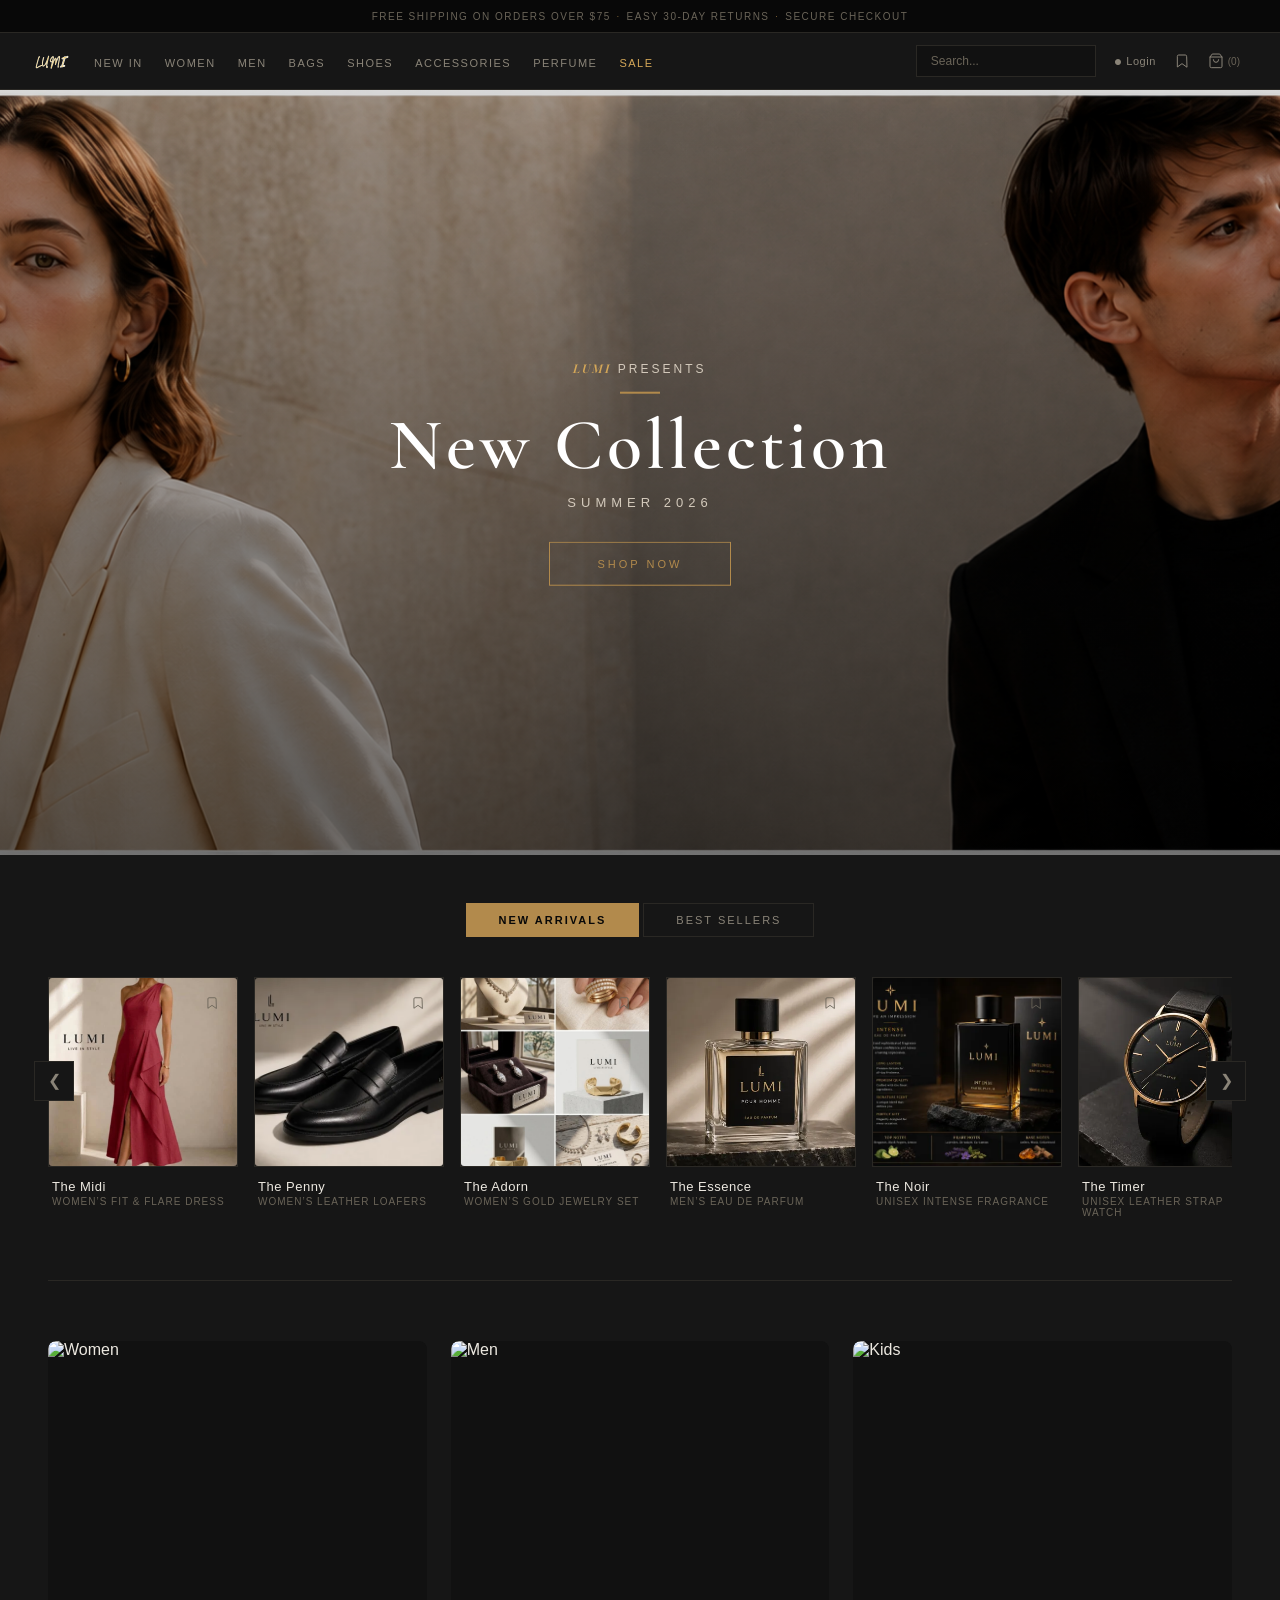
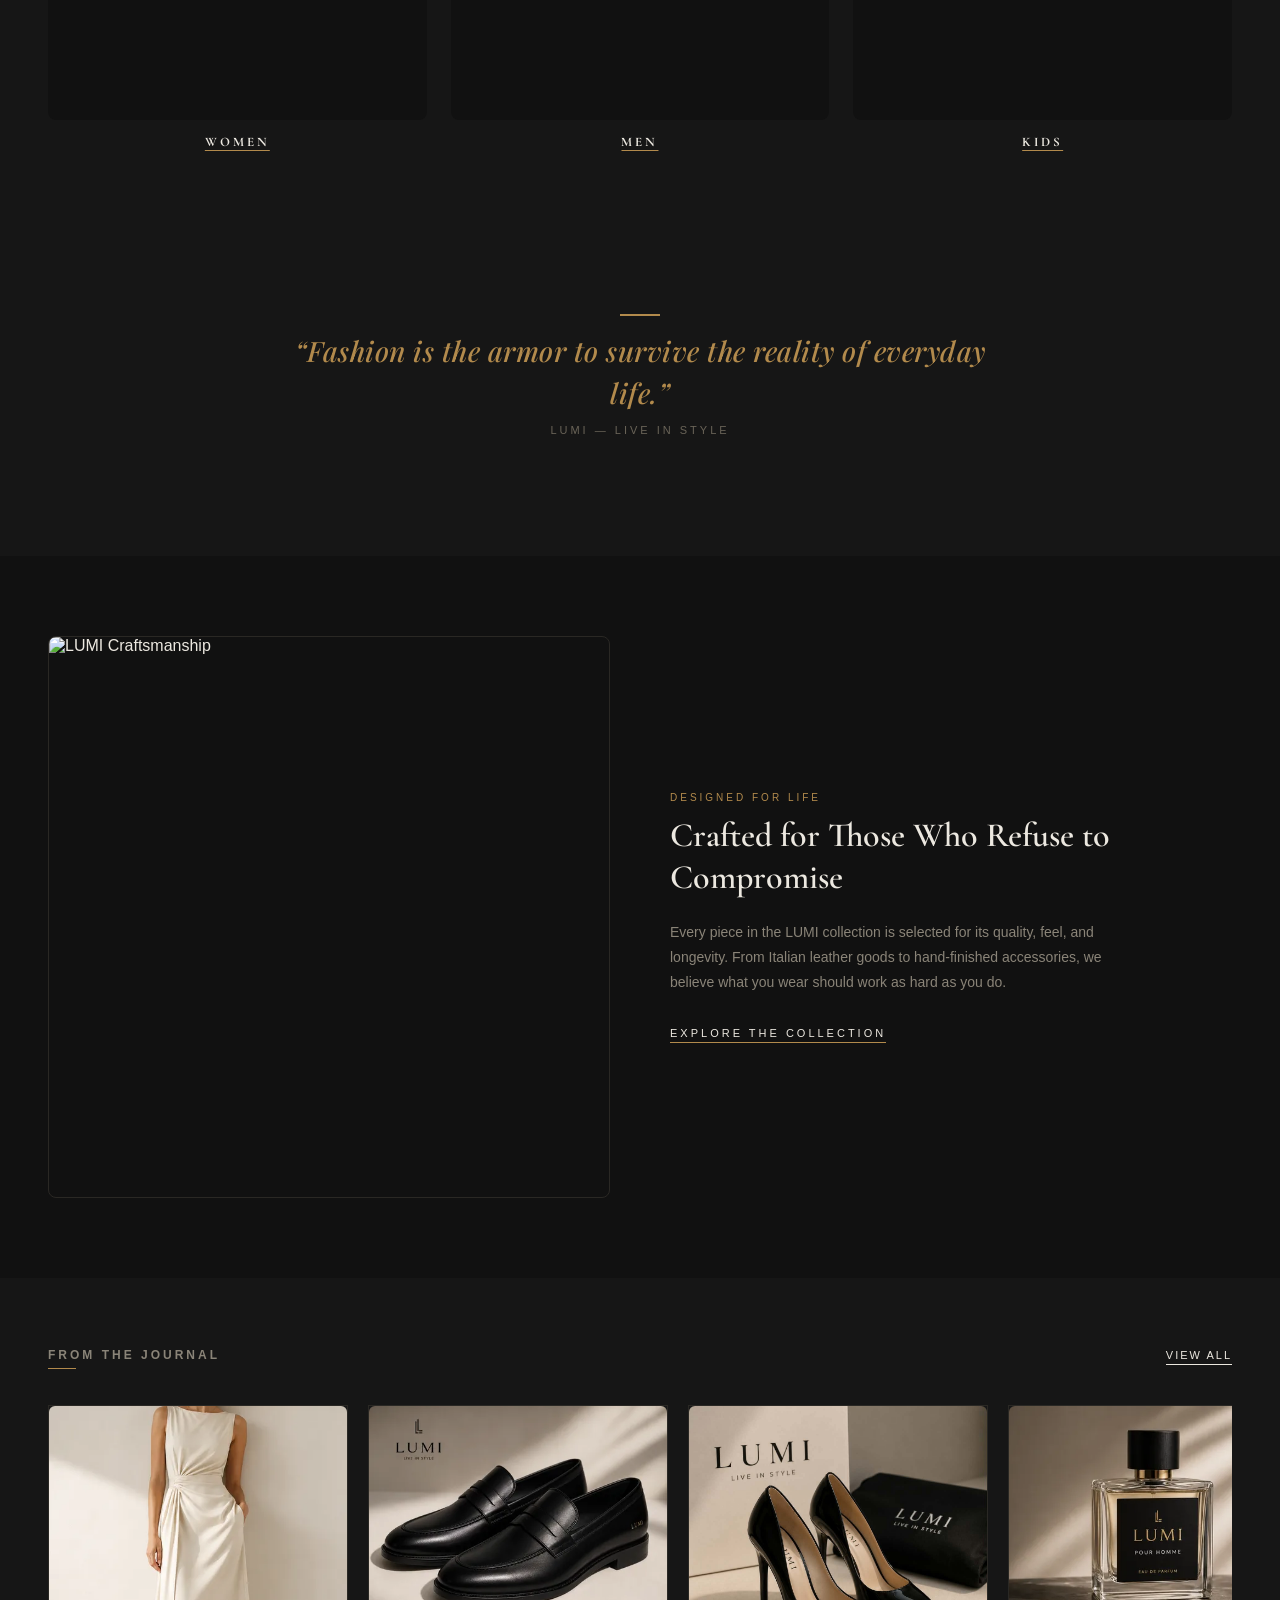
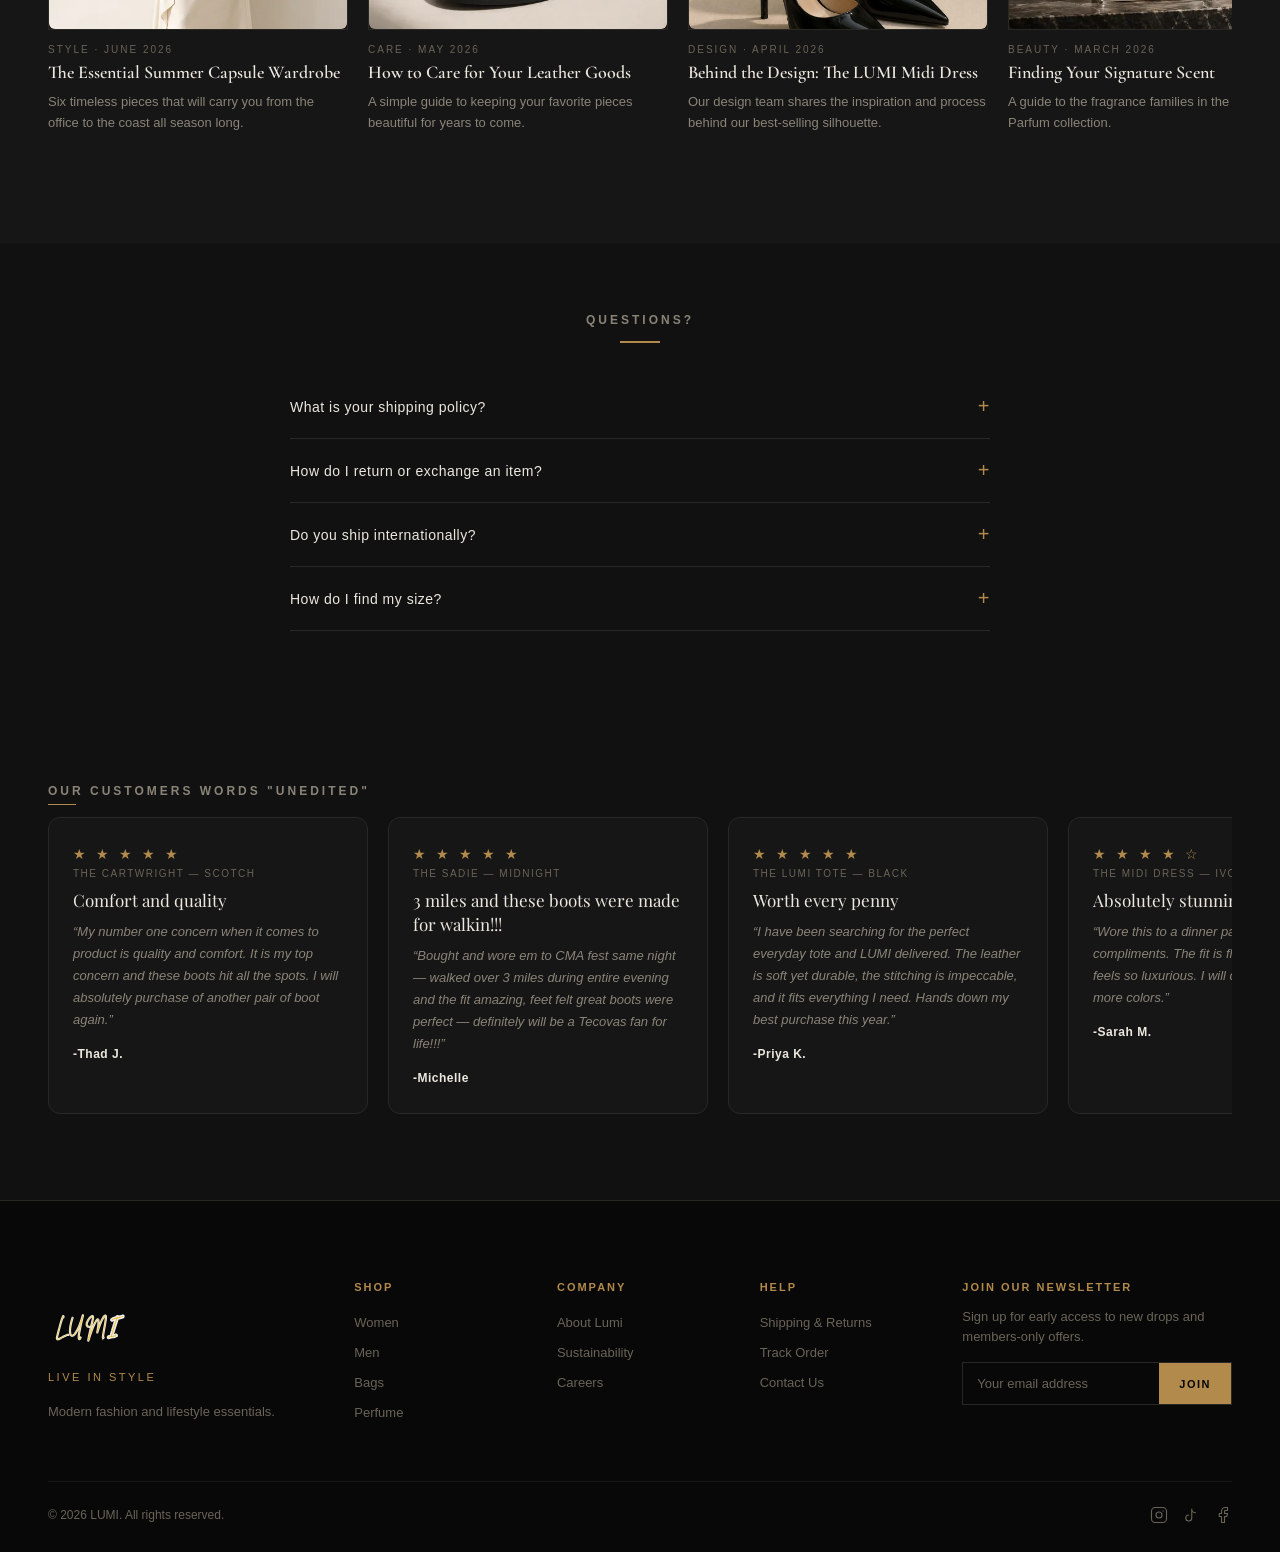
==== commit 7653ab5c: "feat: full mobile responsiveness — all pages/components optimized for mobile, new 768px tablet break" ====
--- a/index.html
+++ b/index.html
@@ -24,7 +24,7 @@
 <header class="site-header">
     <nav class="main-nav">
         <div class="nav-left">
-            <a href="index.html" class="nav-logo">LUMI</a>
+            <a href="index.html" class="nav-logo"><img src="L.svg" alt="LUMI"></a>
             <ul>
                 <li><a href="Go_to_shopping.html">New In</a></li>
                 <li><a href="Go_to_shopping.html">Women</a></li>
@@ -264,7 +264,7 @@
 <section class="content-carousel reveal">
     <div class="content-carousel-inner">
         <div class="content-image">
-            <img src="PHOTOS/l_bag.jpg" alt="LUMI Craftsmanship">
+            <img src="https://images.unsplash.com/photo-1562347174-7370ad83dc47?q=80&w=1674&auto=format&fit=crop&ixlib=rb-4.1.0&ixid=M3wxMjA3fDB8MHxwaG90by1wYWdlfHx8fGVufDB8fHx8fA%3D%3D" alt="LUMI Craftsmanship">
         </div>
         <div class="content-text">
             <span class="content-overline">Designed for Life</span>
@@ -361,9 +361,9 @@
 </section>
 
 <section class="reviews-section reveal">
-    <h2 class="section-title">Our Customers Words Unedited</h2>
-    <div class="gold-line"></div>
-    <div class="reviews-subtitle">Real reviews from real buyers</div>
+    <div class="reviews-head">
+        <h2 class="section-title">Our Customers Words "Unedited"</h2>
+    </div>
     <div class="reviews-scroll-wrap">
         <div class="reviews-scroll" id="reviews-scroll">
 
@@ -372,7 +372,7 @@
                 <div class="review-product">The Cartwright &mdash; Scotch</div>
                 <div class="review-phrase">Comfort and quality</div>
                 <div class="review-text">&ldquo;My number one concern when it comes to product is quality and comfort. It is my top concern and these boots hit all the spots. I will absolutely purchase of another pair of boot again.&rdquo;</div>
-                <div class="review-author">Thad J.</div>
+                <div class="review-author">-Thad J.</div>
             </div>
 
             <div class="review-card">
@@ -380,7 +380,7 @@
                 <div class="review-product">The Sadie &mdash; Midnight</div>
                 <div class="review-phrase">3 miles and these boots were made for walkin!!!</div>
                 <div class="review-text">&ldquo;Bought and wore em to CMA fest same night &mdash; walked over 3 miles during entire evening and the fit amazing, feet felt great boots were perfect &mdash; definitely will be a Tecovas fan for life!!!&rdquo;</div>
-                <div class="review-author">Michelle</div>
+                <div class="review-author">-Michelle</div>
             </div>
 
             <div class="review-card">
@@ -388,7 +388,7 @@
                 <div class="review-product">The LUMI Tote &mdash; Black</div>
                 <div class="review-phrase">Worth every penny</div>
                 <div class="review-text">&ldquo;I have been searching for the perfect everyday tote and LUMI delivered. The leather is soft yet durable, the stitching is impeccable, and it fits everything I need. Hands down my best purchase this year.&rdquo;</div>
-                <div class="review-author">Priya K.</div>
+                <div class="review-author">-Priya K.</div>
             </div>
 
             <div class="review-card">
@@ -396,7 +396,7 @@
                 <div class="review-product">The Midi Dress &mdash; Ivory</div>
                 <div class="review-phrase">Absolutely stunning</div>
                 <div class="review-text">&ldquo;Wore this to a dinner party and got so many compliments. The fit is flattering and the fabric feels so luxurious. I will definitely be ordering more colors.&rdquo;</div>
-                <div class="review-author">Sarah M.</div>
+                <div class="review-author">-Sarah M.</div>
             </div>
 
             <div class="review-card">
@@ -404,7 +404,7 @@
                 <div class="review-product">The Leather Belt &mdash; Cognac</div>
                 <div class="review-phrase">Timeless accessory</div>
                 <div class="review-text">&ldquo;The quality of this belt is unmatched. Full-grain leather that will only get better with age. The hardware has a nice weight to it. A staple piece for any wardrobe.&rdquo;</div>
-                <div class="review-author">Marcus D.</div>
+                <div class="review-author">-Marcus D.</div>
             </div>
 
             <div class="review-card">
@@ -412,7 +412,7 @@
                 <div class="review-product">The Eau de Parfum &mdash; Intense</div>
                 <div class="review-phrase">Signature scent found</div>
                 <div class="review-text">&ldquo;I am obsessed with this perfume. It lasts all day and I get stopped constantly to ask what I am wearing. Deep, warm, and sophisticated. This is my new signature.&rdquo;</div>
-                <div class="review-author">Elena V.</div>
+                <div class="review-author">-Elena V.</div>
             </div>
 
         </div>
@@ -422,9 +422,9 @@
 <footer>
     <div class="footer-grid">
         <div class="footer-brand">
-            <div class="logo">LUMI</div>
+            <div class="logo"><img src="L.svg" alt="LUMI"></div>
             <div class="tagline">Live in Style</div>
-            <p>Modern fashion and lifestyle essentials — designed for a generation that refuses to compromise on quality or style.</p>
+            <p>Modern fashion and lifestyle essentials.</p>
         </div>
         <div class="footer-col">
             <h4>Shop</h4>
--- a/style.css
+++ b/style.css
@@ -148,19 +148,19 @@
 }
 
 .nav-logo{
-    font-family: var(--font-cursive);
-    font-weight:600;
-    font-style:italic;
-    font-size:20px;
-    letter-spacing:2px;
-    text-transform:uppercase;
-    color: var(--gold);
-    transition:color 0.3s;
     flex-shrink:0;
     line-height:1;
-}
-.nav-logo:hover{
-    color: var(--gold-bright);
+    display:flex;
+    align-items:center;
+}
+.nav-logo img{
+    display:block;
+    height:38px;
+    width:auto;
+    transition:opacity 0.3s;
+}
+.nav-logo:hover img{
+    opacity:0.8;
 }
 
 .nav-left ul{
@@ -410,7 +410,7 @@
 
 .tab-grid .product-card{
     flex:0 0 auto;
-    width:240px;
+    width:190px;
     background: var(--surface);
     position:relative;
     transition:transform 0.3s ease;
@@ -565,7 +565,7 @@
     text-decoration:none;
 }
 .category-tile:hover{
-    transform:translateY(-3px);
+    transform:translateY(0);
 }
 .category-tile .cat-image{
     width:100%;
@@ -594,6 +594,9 @@
     text-transform:uppercase;
     color: var(--text);
     font-weight:700;
+    text-decoration:underline;
+    text-underline-offset:4px;
+    text-decoration-color: var(--gold);
     transition:color 0.3s;
 }
 .category-tile:hover .cat-label{
@@ -639,9 +642,10 @@
 }
 .content-image{
     width:100%;
-    aspect-ratio:4/5;
+    aspect-ratio:5/5;
     overflow:hidden;
     border:1px solid var(--border);
+    border-radius:8px;
 }
 .content-image img{
     width:100%;
@@ -841,16 +845,23 @@
     background: var(--bg-section);
     text-align:left;
 }
-.reviews-section .section-title{
-    margin-bottom:4px;
+.reviews-head{
+    max-width:1200px;
+    margin:0 auto 4px;
+}
+.reviews-head .section-title{
+    margin-bottom:0;
     text-align:left;
-}
-.reviews-subtitle{
-    font-size:11px;
-    letter-spacing:2px;
-    text-transform:uppercase;
-    color: var(--text-muted);
-    margin-bottom:32px;
+    display:inline-block;
+    position:relative;
+}
+.reviews-head .section-title::after{
+    content:'';
+    display:block;
+    width:28px;
+    height:1px;
+    background:var(--gold);
+    margin:6px 0 0;
 }
 .reviews-scroll-wrap{
     position:relative;
@@ -1039,8 +1050,14 @@
 .product-info .name{
     font-size:13px;
     letter-spacing:0.5px;
+    margin-bottom:2px;
+    color: var(--text);
+}
+.product-info .type{
+    font-size:11px;
+    color: var(--text-muted);
+    letter-spacing:0.3px;
     margin-bottom:6px;
-    color: var(--text);
 }
 .product-info .price{
     font-size:14px;
@@ -1097,12 +1114,12 @@
     border-bottom:1px solid rgba(255,255,255,0.06);
 }
 .footer-brand .logo{
-    font-family: var(--font-display);
-    font-size:30px;
-    letter-spacing:8px;
-    text-transform:uppercase;
     margin-bottom:10px;
-    color: var(--text);
+}
+.footer-brand .logo img{
+    display:block;
+    height:80px;
+    width:auto;
 }
 .footer-brand .tagline{
     font-size:11px;
@@ -1245,7 +1262,7 @@
 @media (max-width: 560px){
     .main-nav{ padding:0 12px; gap:8px; height:48px; }
     .nav-left{ gap:10px; }
-    .nav-logo{ font-size:15px; letter-spacing:1px; }
+    .nav-logo img{ height:24px; }
     .nav-left ul{ gap:10px; overflow-x:auto; scrollbar-width:none; -webkit-overflow-scrolling:touch; }
     .nav-left ul::-webkit-scrollbar{ display:none; }
     .nav-left a{
@@ -1326,8 +1343,8 @@
         letter-spacing:1px;
     }
 
-    .catalog-head{ padding:38px 16px 0; }
-    .catalog-head h1{ font-size:32px; }
+    .catalog-hero{ padding:40px 16px 12px; }
+    .catalog-hero h1{ font-size:34px; }
     .catalog-grid{ padding:24px 16px 48px; }
 
     .trust-bar{ grid-template-columns:repeat(2, 1fr); }
@@ -1349,6 +1366,13 @@
     .newsletter-form{ width:100%; }
     .newsletter-form input{ min-width:0; }
     .footer-bottom{ align-items:flex-start; flex-direction:column; }
+    .footer-brand .logo img{ height:28px; }
+    .footer-brand .tagline{ font-size:10px; letter-spacing:2px; margin-bottom:14px; }
+    .footer-brand p{ font-size:12px; max-width:100%; }
+    .footer-col h4{ font-size:10px; }
+    .footer-col ul li a{ font-size:12px; }
+    .footer-newsletter h4{ font-size:10px; }
+    .footer-newsletter p{ font-size:12px; }
 
     #lumi-toast{
         width:calc(100% - 32px);
@@ -1369,8 +1393,86 @@
     .checkout-form{ padding:24px 20px; }
 
     .filter-bar{ padding:20px 16px 0; gap:8px; overflow-x:auto; flex-wrap:nowrap; }
-    .filter-btn{ flex:0 0 auto; }
-    .search-modal{ width:calc(100% - 32px); margin:80px 16px; }
+    .filter-btn{ flex:0 0 auto; padding:6px 16px; font-size:10px; }
+
+    .utility-bar{ padding:0 16px; }
+    .utility-bar-inner{ gap:4px; font-size:9px; letter-spacing:1px; height:28px; }
+
+    .page-head{ padding:36px 16px 4px; }
+    .page-head h1{ font-size:28px; }
+
+    .cart-content{ padding:20px 16px; }
+    .cart-item-name{ font-size:13px; }
+    .cart-item-price{ font-size:11px; }
+    .cart-item-subtotal{ font-size:13px; min-width:50px; }
+    .cart-item-remove{ font-size:18px; padding:2px; }
+    .qty-btn{ width:26px; height:26px; font-size:14px; }
+    .qty-value{ font-size:13px; min-width:16px; }
+    .cart-total-label{ font-size:14px; }
+    .cart-total-price{ font-size:20px; }
+    .btn-checkout{ padding:14px; font-size:11px; }
+
+    .checkout-summary h2,
+    .checkout-form h2{ font-size:20px; }
+    .checkout-item{ font-size:13px; padding:8px 0; }
+    .checkout-total{ font-size:18px; padding:14px 0 0; }
+    .checkout-shipping{ font-size:13px; }
+    .checkout-payment-note{ font-size:11px; }
+    .btn-place-order{ padding:14px; font-size:11px; }
+
+    .checkout-success{ padding:50px 16px; }
+    .checkout-success-box{ padding:36px 20px; }
+    .checkout-success-box h2{ font-size:22px; }
+    .checkout-success-box p{ font-size:13px; }
+
+    #search-input{ padding:14px 16px; font-size:14px; }
+    .search-close-btn{ font-size:24px; padding:0 14px; }
+    .search-result-item{ padding:12px 16px; }
+    .search-result-name{ font-size:13px; }
+    .search-result-price{ font-size:13px; }
+    .search-empty{ padding:24px 16px; font-size:12px; }
+    .search-modal{ width:calc(100% - 32px); margin:60px 16px; }
+
+    .blog-head{ flex-direction:column; gap:8px; align-items:flex-start; }
+    .blog-title{ font-size:16px; }
+    .blog-excerpt{ font-size:12px; }
+    .blog-card{ width:250px; }
+
+    .review-card{ padding:20px 16px; width:260px; }
+    .review-phrase{ font-size:15px; }
+    .review-text{ font-size:12px; }
+    .review-author{ font-size:11px; }
+
+    .qa-question{ padding:16px 0; font-size:13px; }
+    .qa-answer{ font-size:12px; }
+    .qa-icon{ font-size:18px; }
+
+    .content-overline{ font-size:9px; }
+    .content-heading{ font-size:24px; }
+    .content-body{ font-size:13px; }
+    .content-cta{ font-size:10px; }
+
+    .quote-section{ padding:46px 16px; }
+    .quote-text{ font-size:20px; }
+    .quote-attribution{ font-size:10px; letter-spacing:2px; margin-bottom:0; }
+
+    .category-tile .cat-label{ font-size:11px; letter-spacing:2px; padding:10px 8px 0; }
+
+    .tab-grid .product-card .product-info .name-title{ font-size:12px; }
+    .tab-grid .product-card .product-info .name-sub{ font-size:9px; letter-spacing:0.5px; }
+
+    .product-info .type{ font-size:10px; }
+}
+
+/* Tablet portrait / small screens */
+@media (min-width: 561px) and (max-width: 768px){
+    .catalog-grid{ grid-template-columns:repeat(2, 1fr); gap:16px; padding:32px 24px 60px; }
+    .product-grid{ grid-template-columns:repeat(3, 1fr); gap:16px; }
+    .category-tiles-grid{ gap:14px; }
+    .footer-grid{ grid-template-columns:1fr 1fr; gap:28px; }
+    .hero-copy h1{ font-size:44px; }
+    .content-carousel-inner{ gap:40px; }
+    .content-heading{ font-size:28px; }
 }
 
 /* =========================================================
@@ -1467,20 +1569,38 @@
 /* =========================================================
    Catalog / shop page
    ========================================================= */
-.catalog-head{
+.catalog-hero{
     text-align:center;
-    padding:56px 20px 8px;
-}
-.catalog-head .eyebrow{
-    justify-content:center;
-    display:flex;
-    margin-bottom:10px;
-}
-.catalog-head h1{
+    padding:64px 20px 20px;
+    background: linear-gradient(to bottom, var(--surface), var(--bg-section));
+}
+.catalog-hero-inner{
+    max-width:800px;
+    margin:0 auto;
+}
+.catalog-eyebrow{
+    display:inline-block;
+    font-size:10px;
+    letter-spacing:3px;
+    text-transform:uppercase;
+    color: var(--gold);
+    border-bottom:1px solid var(--gold);
+    padding-bottom:4px;
+    margin-bottom:16px;
+}
+.catalog-hero h1{
     font-family: var(--font-display);
-    font-size:42px;
+    font-size:48px;
     font-weight:600;
     color: var(--text);
+    margin-bottom:8px;
+    letter-spacing:-0.5px;
+}
+.catalog-sub{
+    font-size:13px;
+    color: var(--text-soft);
+    font-style:italic;
+    letter-spacing:0.3px;
 }
 .catalog-grid{
     display:grid;
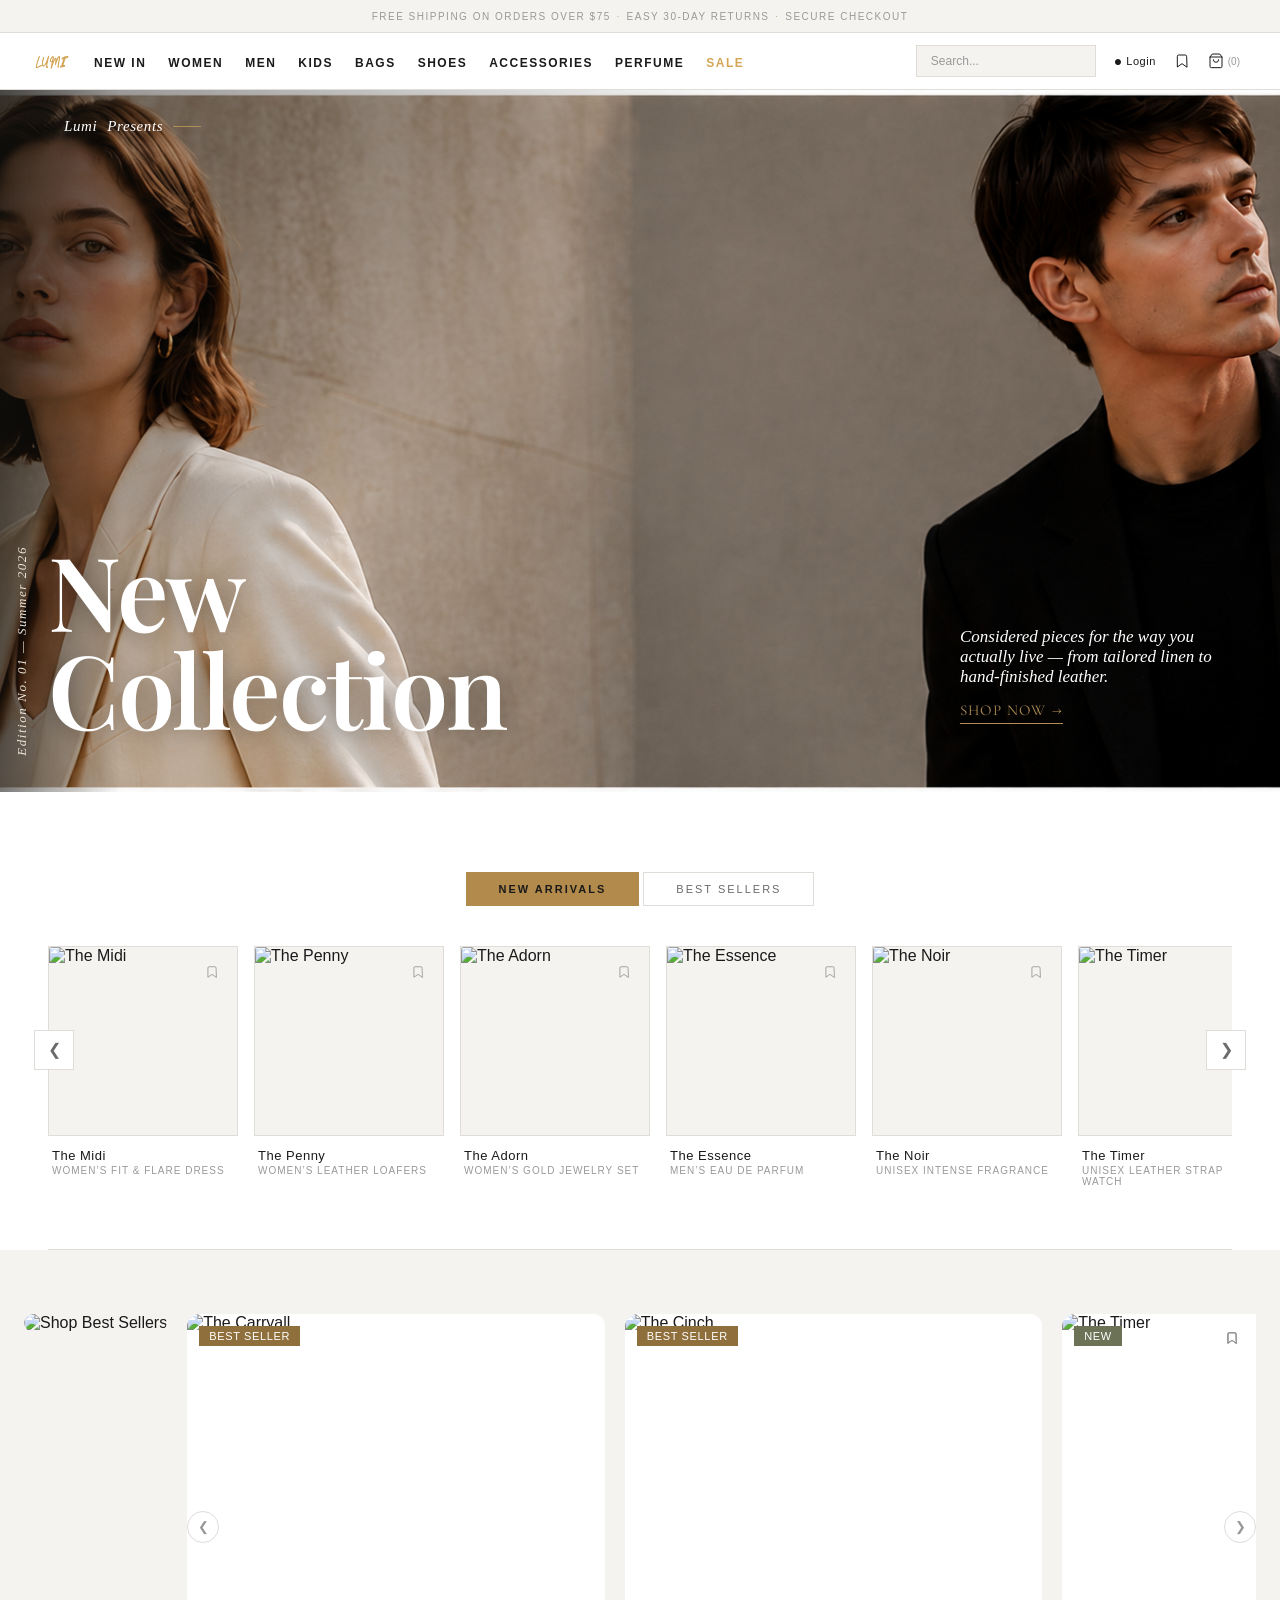
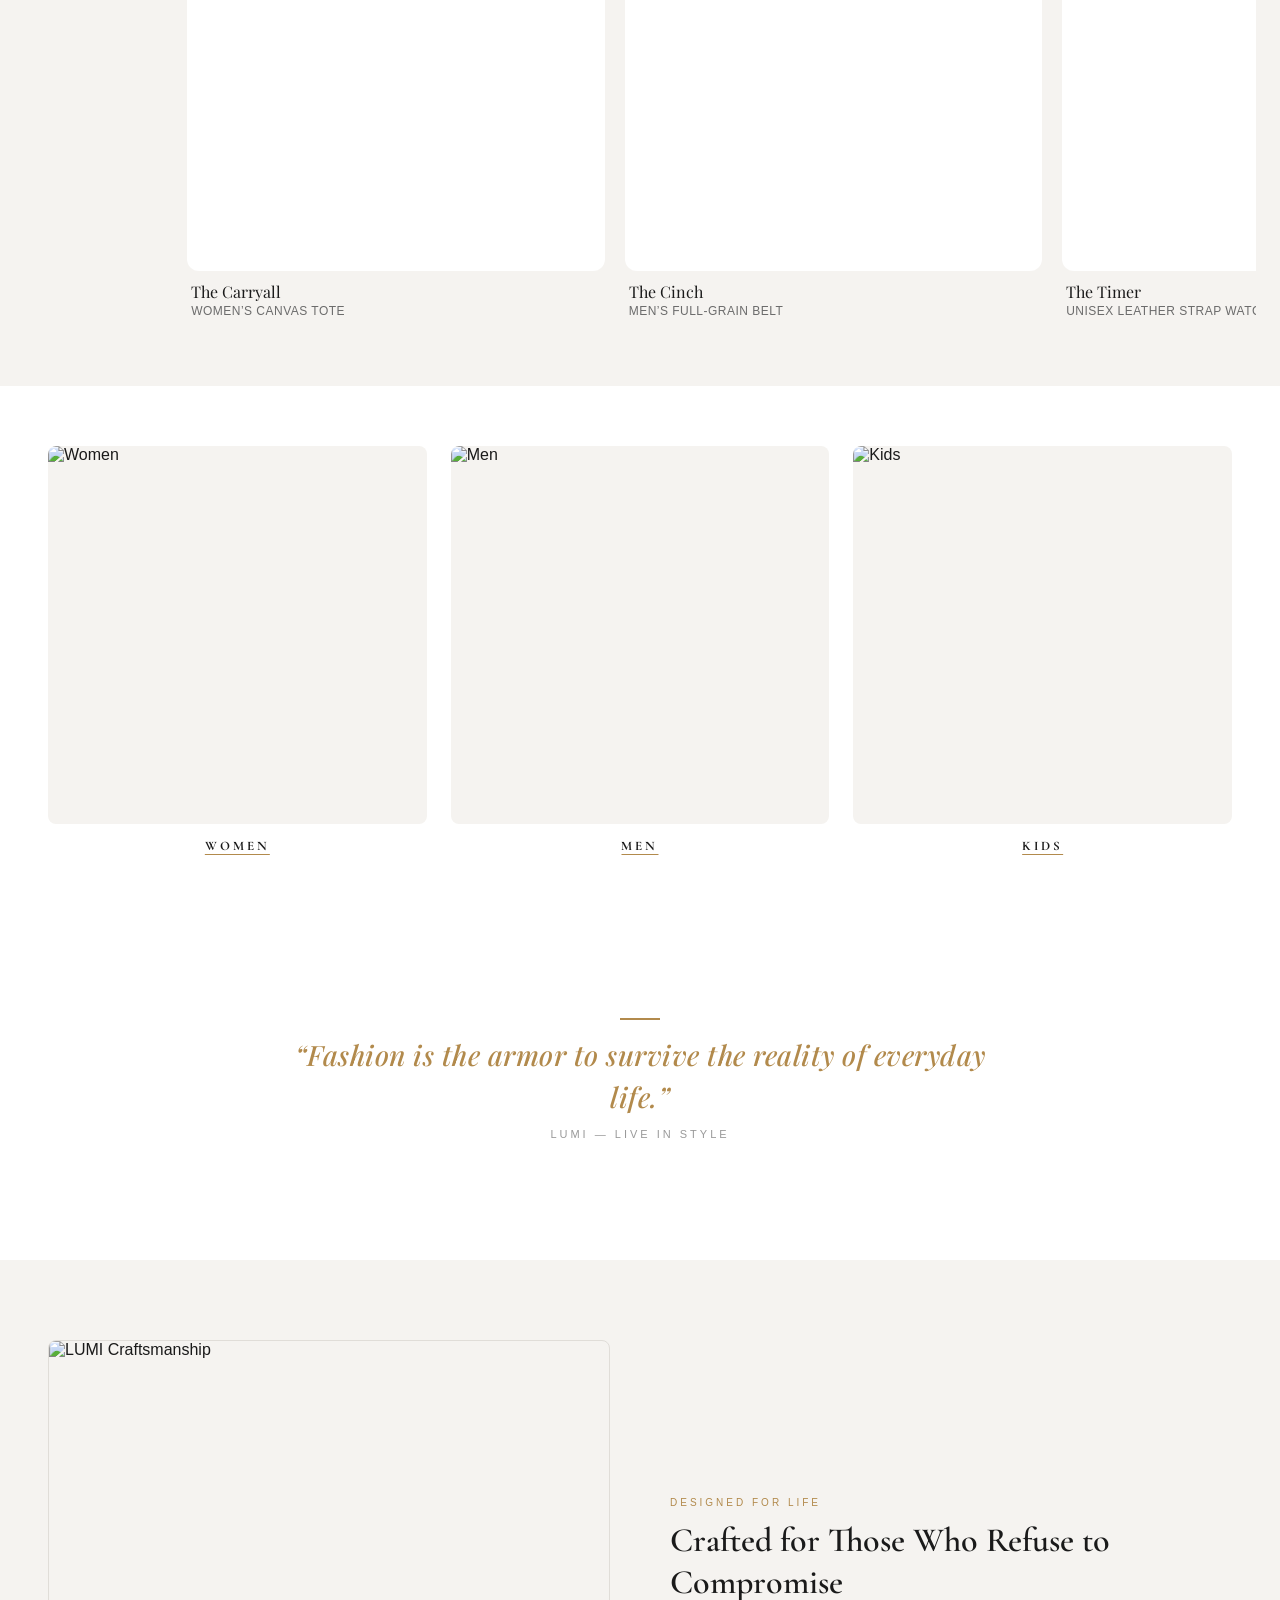
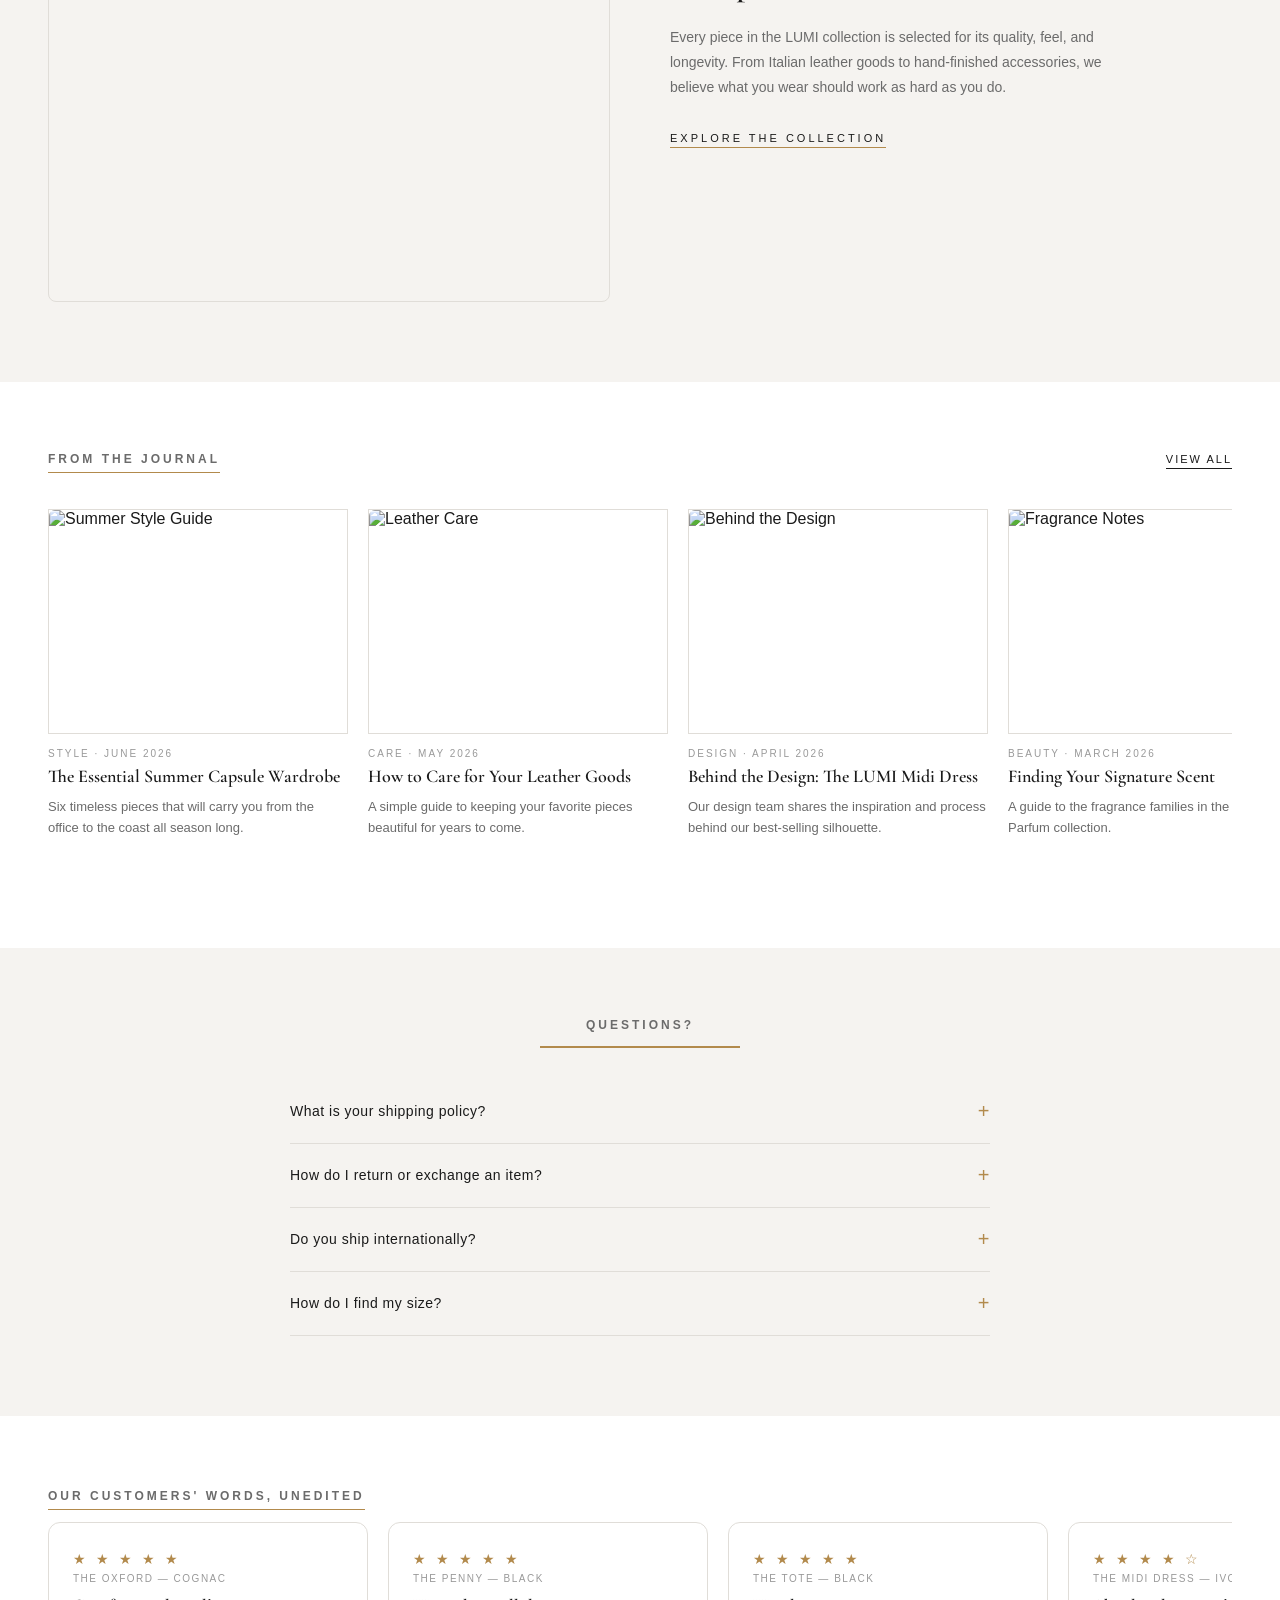
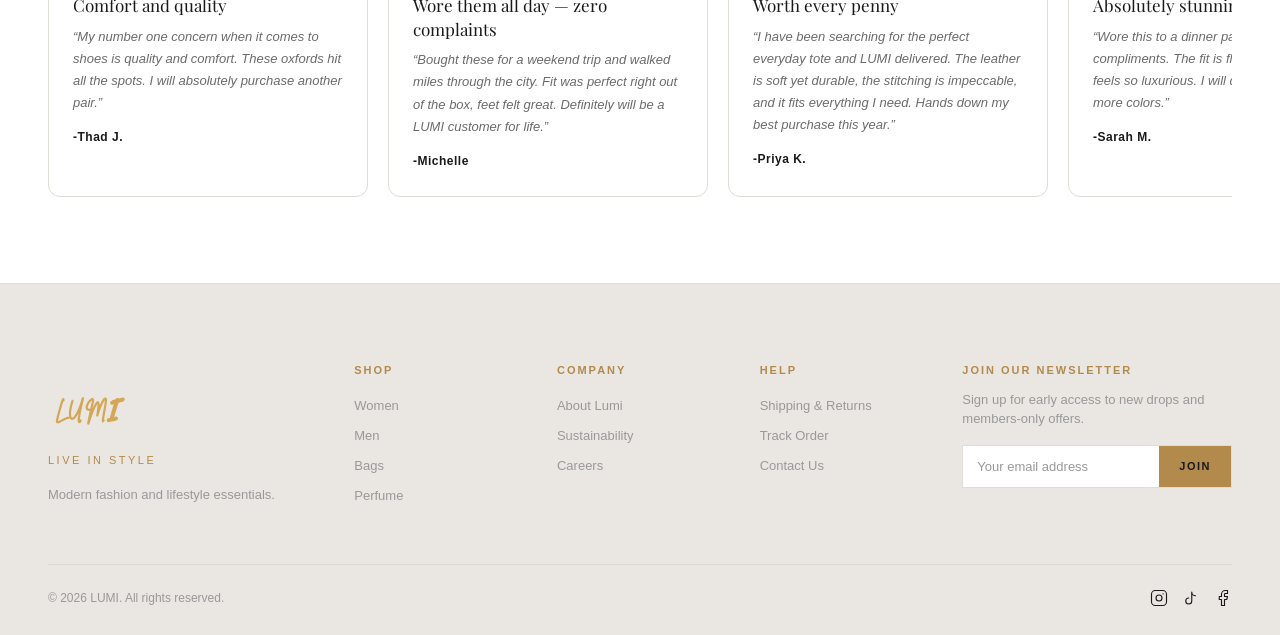
==== commit 14e3f54b: "feat: polish showcase layout, expand catalog to 20 products, fix images, replace blog photos, rename" ====
--- a/index.html
+++ b/index.html
@@ -24,11 +24,13 @@
 <header class="site-header">
     <nav class="main-nav">
         <div class="nav-left">
+            <button class="nav-toggle" id="nav-toggle" aria-label="Menu">&#9776;</button>
             <a href="index.html" class="nav-logo"><img src="L.svg" alt="LUMI"></a>
             <ul>
                 <li><a href="Go_to_shopping.html">New In</a></li>
                 <li><a href="Go_to_shopping.html">Women</a></li>
                 <li><a href="Go_to_shopping.html">Men</a></li>
+                <li><a href="Go_to_shopping.html">Kids</a></li>
                 <li><a href="Go_to_shopping.html">Bags</a></li>
                 <li><a href="Go_to_shopping.html">Shoes</a></li>
                 <li><a href="Go_to_shopping.html">Accessories</a></li>
@@ -40,7 +42,7 @@
             <div class="nav-search">
                 <input type="text" id="nav-search-input" placeholder="Search...">
             </div>
-            <a href="loggine.html" title="Account" id="account-link">&#9679; <span class="account-name">Login</span></a>
+            <a href="login.html" title="Account" id="account-link">&#9679; <span class="account-name">Login</span></a>
             <a href="#" title="Wishlist"><svg class="bm-icon" viewBox="0 0 24 24" width="16" height="16" fill="none" stroke="currentColor" stroke-width="1.5" stroke-linecap="round" stroke-linejoin="round"><path d="M19 21l-7-5-7 5V5a2 2 0 0 1 2-2h10a2 2 0 0 1 2 2z"/></svg></a>
             <a href="cart.html" title="Cart">
                 <svg viewBox="0 0 24 24" width="16" height="16" fill="none" stroke="currentColor" stroke-width="1.5" stroke-linecap="round" stroke-linejoin="round"><path d="M6 2L3 6v14a2 2 0 0 0 2 2h14a2 2 0 0 0 2-2V6l-3-4z"/><line x1="3" y1="6" x2="21" y2="6"/><path d="M16 10a4 4 0 0 1-8 0"/></svg>
@@ -48,16 +50,45 @@
             </a>
         </div>
     </nav>
+    <div class="mobile-menu" id="mobile-menu">
+        <div class="mobile-menu-panel">
+            <button class="mobile-close" id="mobile-close" aria-label="Close">&times;</button>
+            <div class="mobile-search-wrap">
+                <input type="text" id="mobile-search-input" placeholder="Search products...">
+            </div>
+            <ul class="mobile-menu-links">
+                <li><a href="Go_to_shopping.html">New In</a></li>
+                <li><a href="Go_to_shopping.html">Women</a></li>
+                <li><a href="Go_to_shopping.html">Men</a></li>
+                <li><a href="Go_to_shopping.html">Kids</a></li>
+                <li><a href="Go_to_shopping.html">Bags</a></li>
+                <li><a href="Go_to_shopping.html">Shoes</a></li>
+                <li><a href="Go_to_shopping.html">Accessories</a></li>
+                <li><a href="Go_to_shopping.html">Perfume</a></li>
+                <li><a href="Go_to_shopping.html" class="sale">Sale</a></li>
+            </ul>
+            <a href="login.html" class="mobile-account-link">&#9679; Account</a>
+        </div>
+    </div>
 </header>
 
-<section class="hero">
-    <img src="PHOTOS/hero.png" alt="LUMI New Collection" class="hero-img">
-    <div class="hero-copy">
-        <div class="eyebrow"><span class="brand-cursive">Lumi</span> Presents</div>
-        <div class="gold-line"></div>
-        <h1>New Collection</h1>
-        <div class="season">Summer 2026</div>
-        <a href="Go_to_shopping.html" class="btn-outline">Shop Now</a>
+<section class="hero-showcase">
+    <div class="hero-media">
+        <img src="PHOTOS/hero.png" alt="LUMI New Collection" class="hero-media-img">
+        <div class="hero-scrim"></div>
+        <div class="hero-scrim-edge"></div>
+        <div class="hero-spine"><span>Edition No. 01 — Summer 2026</span></div>
+        <div class="hero-eyebrow-tag">
+            <span class="brand-cursive">Lumi</span> Presents
+            <span class="gold-line"></span>
+        </div>
+    </div>
+    <div class="hero-editorial">
+        <h1 class="hero-headline">New<br>Collection</h1>
+        <div class="hero-cta-block">
+            <p class="hero-dek">Considered pieces for the way you actually live &mdash; from tailored linen to hand-finished leather.</p>
+            <a href="Go_to_shopping.html" class="hero-cta">Shop Now &rarr;</a>
+        </div>
     </div>
 </section>
 
@@ -66,7 +97,7 @@
         <button class="tab-btn tab-active" data-tab="new-arrivals">New Arrivals</button>
         <button class="tab-btn" data-tab="best-sellers">Best Sellers</button>
     </div>
-    <!-- <div class="tab-shop-link"><a href="Go_to_shopping.html">Shop New Arrivals &#8594;</a></div> -->
+
     <div class="tab-scroll-wrap">
         <button class="tab-scroll-arrow tab-scroll-arrow-left" id="tab-scroll-left">&#10094;</button>
         <button class="tab-scroll-arrow tab-scroll-arrow-right" id="tab-scroll-right">&#10095;</button>
@@ -74,160 +105,240 @@
 
             <div class="product-card" data-tab-group="new-arrivals">
                 <div class="product-photo">
-                    <img src="PHOTOS/l_dress.jpg" alt="The Midi">
+                    <img src="https://images.unsplash.com/photo-1571273134620-1ef375de9b84?w=800&auto=format&fit=crop&q=60" alt="The Midi">
                 </div>
                 <div class="product-info">
                     <div class="name">
                         <span class="name-title">The Midi</span>
                         <span class="name-sub">Women&rsquo;s Fit &amp; Flare Dress</span>
                     </div>
-                    <button class="bookmark-btn" data-product="The Midi"><svg class="bm-icon" viewBox="0 0 24 24" width="14" height="14" fill="none" stroke="currentColor" stroke-width="1.5" stroke-linecap="round" stroke-linejoin="round"><path d="M19 21l-7-5-7 5V5a2 2 0 0 1 2-2h10a2 2 0 0 1 2 2z"/></svg></button>
+                    <button class="bookmark-btn" aria-label="Bookmark" data-product="The Midi"><svg class="bm-icon" viewBox="0 0 24 24" width="14" height="14" fill="none" stroke="currentColor" stroke-width="1.5" stroke-linecap="round" stroke-linejoin="round"><path d="M19 21l-7-5-7 5V5a2 2 0 0 1 2-2h10a2 2 0 0 1 2 2z"/></svg></button>
                 </div>
             </div>
 
             <div class="product-card" data-tab-group="new-arrivals">
                 <div class="product-photo">
-                    <img src="PHOTOS/shoes.webp" alt="The Penny">
+                    <img src="https://images.unsplash.com/photo-1616406432452-07bc5938759d?w=800&auto=format&fit=crop&q=60" alt="The Penny">
                 </div>
                 <div class="product-info">
                     <div class="name">
                         <span class="name-title">The Penny</span>
                         <span class="name-sub">Women&rsquo;s Leather Loafers</span>
                     </div>
-                    <button class="bookmark-btn" data-product="The Penny"><svg class="bm-icon" viewBox="0 0 24 24" width="14" height="14" fill="none" stroke="currentColor" stroke-width="1.5" stroke-linecap="round" stroke-linejoin="round"><path d="M19 21l-7-5-7 5V5a2 2 0 0 1 2-2h10a2 2 0 0 1 2 2z"/></svg></button>
+                    <button class="bookmark-btn" aria-label="Bookmark" data-product="The Penny"><svg class="bm-icon" viewBox="0 0 24 24" width="14" height="14" fill="none" stroke="currentColor" stroke-width="1.5" stroke-linecap="round" stroke-linejoin="round"><path d="M19 21l-7-5-7 5V5a2 2 0 0 1 2-2h10a2 2 0 0 1 2 2z"/></svg></button>
                 </div>
             </div>
 
             <div class="product-card" data-tab-group="new-arrivals">
                 <div class="product-photo">
-                    <img src="PHOTOS/jwelery.jpg" alt="The Adorn">
+                    <img src="https://images.unsplash.com/photo-1571875335894-3ac94e28c98a?w=800&auto=format&fit=crop&q=60" alt="The Adorn">
                 </div>
                 <div class="product-info">
                     <div class="name">
                         <span class="name-title">The Adorn</span>
                         <span class="name-sub">Women&rsquo;s Gold Jewelry Set</span>
                     </div>
-                    <button class="bookmark-btn" data-product="The Adorn"><svg class="bm-icon" viewBox="0 0 24 24" width="14" height="14" fill="none" stroke="currentColor" stroke-width="1.5" stroke-linecap="round" stroke-linejoin="round"><path d="M19 21l-7-5-7 5V5a2 2 0 0 1 2-2h10a2 2 0 0 1 2 2z"/></svg></button>
+                    <button class="bookmark-btn" aria-label="Bookmark" data-product="The Adorn"><svg class="bm-icon" viewBox="0 0 24 24" width="14" height="14" fill="none" stroke="currentColor" stroke-width="1.5" stroke-linecap="round" stroke-linejoin="round"><path d="M19 21l-7-5-7 5V5a2 2 0 0 1 2-2h10a2 2 0 0 1 2 2z"/></svg></button>
                 </div>
             </div>
 
             <div class="product-card" data-tab-group="new-arrivals">
                 <div class="product-photo">
-                    <img src="PHOTOS/perfume.webp" alt="The Essence">
+                    <img src="https://images.unsplash.com/photo-1543422655-ac1c6ca993ed?w=800&auto=format&fit=crop&q=60" alt="The Essence">
                 </div>
                 <div class="product-info">
                     <div class="name">
                         <span class="name-title">The Essence</span>
                         <span class="name-sub">Men&rsquo;s Eau de Parfum</span>
                     </div>
-                    <button class="bookmark-btn" data-product="The Essence"><svg class="bm-icon" viewBox="0 0 24 24" width="14" height="14" fill="none" stroke="currentColor" stroke-width="1.5" stroke-linecap="round" stroke-linejoin="round"><path d="M19 21l-7-5-7 5V5a2 2 0 0 1 2-2h10a2 2 0 0 1 2 2z"/></svg></button>
+                    <button class="bookmark-btn" aria-label="Bookmark" data-product="The Essence"><svg class="bm-icon" viewBox="0 0 24 24" width="14" height="14" fill="none" stroke="currentColor" stroke-width="1.5" stroke-linecap="round" stroke-linejoin="round"><path d="M19 21l-7-5-7 5V5a2 2 0 0 1 2-2h10a2 2 0 0 1 2 2z"/></svg></button>
                 </div>
             </div>
 
             <div class="product-card" data-tab-group="new-arrivals">
                 <div class="product-photo">
-                    <img src="PHOTOS/attar.webp" alt="The Noir">
+                    <img src="https://images.unsplash.com/photo-1602442188490-f9e5345affc9?w=800&auto=format&fit=crop&q=60" alt="The Noir">
                 </div>
                 <div class="product-info">
                     <div class="name">
                         <span class="name-title">The Noir</span>
                         <span class="name-sub">Unisex Intense Fragrance</span>
                     </div>
-                    <button class="bookmark-btn" data-product="The Noir"><svg class="bm-icon" viewBox="0 0 24 24" width="14" height="14" fill="none" stroke="currentColor" stroke-width="1.5" stroke-linecap="round" stroke-linejoin="round"><path d="M19 21l-7-5-7 5V5a2 2 0 0 1 2-2h10a2 2 0 0 1 2 2z"/></svg></button>
+                    <button class="bookmark-btn" aria-label="Bookmark" data-product="The Noir"><svg class="bm-icon" viewBox="0 0 24 24" width="14" height="14" fill="none" stroke="currentColor" stroke-width="1.5" stroke-linecap="round" stroke-linejoin="round"><path d="M19 21l-7-5-7 5V5a2 2 0 0 1 2-2h10a2 2 0 0 1 2 2z"/></svg></button>
                 </div>
             </div>
 
             <div class="product-card" data-tab-group="new-arrivals">
                 <div class="product-photo">
-                    <img src="PHOTOS/watch.webp" alt="The Timer">
+                    <img src="https://images.unsplash.com/photo-1661980377011-61e36f7bd9d2?q=80&w=987&auto=format&fit=crop&ixlib=rb-4.1.0&ixid=M3wxMjA3fDB8MHxwaG90by1wYWdlfHx8fGVufDB8fHx8fA%3D%3D" alt="The Timer">
                 </div>
                 <div class="product-info">
                     <div class="name">
                         <span class="name-title">The Timer</span>
                         <span class="name-sub">Unisex Leather Strap Watch</span>
                     </div>
-                    <button class="bookmark-btn" data-product="The Timer"><svg class="bm-icon" viewBox="0 0 24 24" width="14" height="14" fill="none" stroke="currentColor" stroke-width="1.5" stroke-linecap="round" stroke-linejoin="round"><path d="M19 21l-7-5-7 5V5a2 2 0 0 1 2-2h10a2 2 0 0 1 2 2z"/></svg></button>
+                    <button class="bookmark-btn" aria-label="Bookmark" data-product="The Timer"><svg class="bm-icon" viewBox="0 0 24 24" width="14" height="14" fill="none" stroke="currentColor" stroke-width="1.5" stroke-linecap="round" stroke-linejoin="round"><path d="M19 21l-7-5-7 5V5a2 2 0 0 1 2-2h10a2 2 0 0 1 2 2z"/></svg></button>
                 </div>
             </div>
 
             <div class="product-card" data-tab-group="best-sellers">
                 <div class="product-photo">
-                    <img src="PHOTOS/bag.webp" alt="The Carryall">
+                    <img src="https://images.unsplash.com/photo-1574365569389-a10d488ca3fb?w=800&auto=format&fit=crop&q=60" alt="The Carryall">
                 </div>
                 <div class="product-info">
                     <div class="name">
                         <span class="name-title">The Carryall</span>
                         <span class="name-sub">Women&rsquo;s Canvas Tote</span>
                     </div>
-                    <button class="bookmark-btn" data-product="The Carryall"><svg class="bm-icon" viewBox="0 0 24 24" width="14" height="14" fill="none" stroke="currentColor" stroke-width="1.5" stroke-linecap="round" stroke-linejoin="round"><path d="M19 21l-7-5-7 5V5a2 2 0 0 1 2-2h10a2 2 0 0 1 2 2z"/></svg></button>
+                    <button class="bookmark-btn" aria-label="Bookmark" data-product="The Carryall"><svg class="bm-icon" viewBox="0 0 24 24" width="14" height="14" fill="none" stroke="currentColor" stroke-width="1.5" stroke-linecap="round" stroke-linejoin="round"><path d="M19 21l-7-5-7 5V5a2 2 0 0 1 2-2h10a2 2 0 0 1 2 2z"/></svg></button>
                 </div>
             </div>
 
             <div class="product-card" data-tab-group="best-sellers">
                 <div class="product-photo">
-                    <img src="PHOTOS/attar.webp" alt="The Bloom">
+                    <img src="https://images.unsplash.com/photo-1541643600914-78b084683601?w=800&auto=format&fit=crop&q=60" alt="The Bloom">
                 </div>
                 <div class="product-info">
                     <div class="name">
                         <span class="name-title">The Bloom</span>
                         <span class="name-sub">Women&rsquo;s Eau de Parfum</span>
                     </div>
-                    <button class="bookmark-btn" data-product="The Bloom"><svg class="bm-icon" viewBox="0 0 24 24" width="14" height="14" fill="none" stroke="currentColor" stroke-width="1.5" stroke-linecap="round" stroke-linejoin="round"><path d="M19 21l-7-5-7 5V5a2 2 0 0 1 2-2h10a2 2 0 0 1 2 2z"/></svg></button>
+                    <button class="bookmark-btn" aria-label="Bookmark" data-product="The Bloom"><svg class="bm-icon" viewBox="0 0 24 24" width="14" height="14" fill="none" stroke="currentColor" stroke-width="1.5" stroke-linecap="round" stroke-linejoin="round"><path d="M19 21l-7-5-7 5V5a2 2 0 0 1 2-2h10a2 2 0 0 1 2 2z"/></svg></button>
                 </div>
             </div>
 
             <div class="product-card" data-tab-group="best-sellers">
                 <div class="product-photo">
-                    <img src="PHOTOS/belt.webp" alt="The Cinch">
+                    <img src="https://images.unsplash.com/photo-1664286074176-5206ee5dc878?w=800&auto=format&fit=crop&q=60" alt="The Cinch">
                 </div>
                 <div class="product-info">
                     <div class="name">
                         <span class="name-title">The Cinch</span>
                         <span class="name-sub">Men&rsquo;s Full-Grain Belt</span>
                     </div>
-                    <button class="bookmark-btn" data-product="The Cinch"><svg class="bm-icon" viewBox="0 0 24 24" width="14" height="14" fill="none" stroke="currentColor" stroke-width="1.5" stroke-linecap="round" stroke-linejoin="round"><path d="M19 21l-7-5-7 5V5a2 2 0 0 1 2-2h10a2 2 0 0 1 2 2z"/></svg></button>
+                    <button class="bookmark-btn" aria-label="Bookmark" data-product="The Cinch"><svg class="bm-icon" viewBox="0 0 24 24" width="14" height="14" fill="none" stroke="currentColor" stroke-width="1.5" stroke-linecap="round" stroke-linejoin="round"><path d="M19 21l-7-5-7 5V5a2 2 0 0 1 2-2h10a2 2 0 0 1 2 2z"/></svg></button>
                 </div>
             </div>
 
             <div class="product-card" data-tab-group="best-sellers">
                 <div class="product-photo">
-                    <img src="PHOTOS/paint.webp" alt="The Stride">
+                    <img src="https://images.unsplash.com/photo-1771012266254-9e58941dbb45?w=800&auto=format&fit=crop&q=60" alt="The Stride">
                 </div>
                 <div class="product-info">
                     <div class="name">
                         <span class="name-title">The Stride</span>
                         <span class="name-sub">Women&rsquo;s Slim Straight Jeans</span>
                     </div>
-                    <button class="bookmark-btn" data-product="The Stride"><svg class="bm-icon" viewBox="0 0 24 24" width="14" height="14" fill="none" stroke="currentColor" stroke-width="1.5" stroke-linecap="round" stroke-linejoin="round"><path d="M19 21l-7-5-7 5V5a2 2 0 0 1 2-2h10a2 2 0 0 1 2 2z"/></svg></button>
+                    <button class="bookmark-btn" aria-label="Bookmark" data-product="The Stride"><svg class="bm-icon" viewBox="0 0 24 24" width="14" height="14" fill="none" stroke="currentColor" stroke-width="1.5" stroke-linecap="round" stroke-linejoin="round"><path d="M19 21l-7-5-7 5V5a2 2 0 0 1 2-2h10a2 2 0 0 1 2 2z"/></svg></button>
                 </div>
             </div>
 
             <div class="product-card" data-tab-group="best-sellers">
                 <div class="product-photo">
-                    <img src="PHOTOS/sshoes.webp" alt="The Stiletto">
+                    <img src="https://images.unsplash.com/photo-1611233299310-f6276ff55307?w=800&auto=format&fit=crop&q=60" alt="The Stiletto">
                 </div>
                 <div class="product-info">
                     <div class="name">
                         <span class="name-title">The Stiletto</span>
                         <span class="name-sub">Women&rsquo;s Pointed Heels</span>
                     </div>
-                    <button class="bookmark-btn" data-product="The Stiletto"><svg class="bm-icon" viewBox="0 0 24 24" width="14" height="14" fill="none" stroke="currentColor" stroke-width="1.5" stroke-linecap="round" stroke-linejoin="round"><path d="M19 21l-7-5-7 5V5a2 2 0 0 1 2-2h10a2 2 0 0 1 2 2z"/></svg></button>
+                    <button class="bookmark-btn" aria-label="Bookmark" data-product="The Stiletto"><svg class="bm-icon" viewBox="0 0 24 24" width="14" height="14" fill="none" stroke="currentColor" stroke-width="1.5" stroke-linecap="round" stroke-linejoin="round"><path d="M19 21l-7-5-7 5V5a2 2 0 0 1 2-2h10a2 2 0 0 1 2 2z"/></svg></button>
                 </div>
             </div>
 
             <div class="product-card" data-tab-group="best-sellers">
                 <div class="product-photo">
-                    <img src="PHOTOS/glasss.webp" alt="The Shield">
+                    <img src="https://images.unsplash.com/photo-1511499767150-a48a237f0083?w=800&auto=format&fit=crop&q=60" alt="The Shield">
                 </div>
                 <div class="product-info">
                     <div class="name">
                         <span class="name-title">The Shield</span>
                         <span class="name-sub">Unisex Aviator Sunglasses</span>
                     </div>
-                    <button class="bookmark-btn" data-product="The Shield"><svg class="bm-icon" viewBox="0 0 24 24" width="14" height="14" fill="none" stroke="currentColor" stroke-width="1.5" stroke-linecap="round" stroke-linejoin="round"><path d="M19 21l-7-5-7 5V5a2 2 0 0 1 2-2h10a2 2 0 0 1 2 2z"/></svg></button>
-                </div>
-            </div>
-
+                    <button class="bookmark-btn" aria-label="Bookmark" data-product="The Shield"><svg class="bm-icon" viewBox="0 0 24 24" width="14" height="14" fill="none" stroke="currentColor" stroke-width="1.5" stroke-linecap="round" stroke-linejoin="round"><path d="M19 21l-7-5-7 5V5a2 2 0 0 1 2-2h10a2 2 0 0 1 2 2z"/></svg></button>
+                </div>
+            </div>
+
+        </div>
+    </div>
+</section>
+
+<section class="showcase-section reveal">
+    <div class="showcase-grid">
+        <div class="showcase-feature">
+            <img src="https://images.unsplash.com/photo-1698514474165-d0cafdd37cbf?w=800&auto=format&fit=crop&q=60&ixlib=rb-4.1.0&ixid=M3wxMjA3fDB8MHxwaG90by1yZWxhdGVkfDQyfHx8ZW58MHx8fHx8" alt="Shop Best Sellers" class="showcase-feature-img">
+            <a href="Go_to_shopping.html" class="showcase-feature-cta">Shop Best Sellers</a>
+        </div>
+        <div class="showcase-scroll-wrap">
+            <button class="showcase-scroll-arrow showcase-scroll-arrow-left" id="showcase-scroll-left" aria-label="Scroll left">&#10094;</button>
+            <button class="showcase-scroll-arrow showcase-scroll-arrow-right" id="showcase-scroll-right" aria-label="Scroll right">&#10095;</button>
+            <div class="showcase-track" id="showcase-track">
+
+                <div class="showcase-product">
+                    <div class="showcase-card">
+                        <span class="showcase-badge badge-bestseller">Best Seller</span>
+                        <div class="showcase-photo">
+                            <img src="https://plus.unsplash.com/premium_photo-1681498947021-6875d6a7b21f?q=80&w=987&auto=format&fit=crop&ixlib=rb-4.1.0&ixid=M3wxMjA3fDB8MHxwaG90by1wYWdlfHx8fGVufDB8fHx8fA%3D%3D" alt="The Carryall">
+                        </div>
+                    </div>
+                    <div class="showcase-info">
+                        <div class="showcase-info-row">
+                            <span class="name-title">The Carryall</span>
+                            <button class="bookmark-btn showcase-bookmark" data-product="The Carryall" aria-label="Bookmark The Carryall"><svg class="bm-icon" viewBox="0 0 24 24" width="14" height="14" fill="none" stroke="currentColor" stroke-width="1.5" stroke-linecap="round" stroke-linejoin="round"><path d="M19 21l-7-5-7 5V5a2 2 0 0 1 2-2h10a2 2 0 0 1 2 2z"/></svg></button>
+                        </div>
+                        <span class="name-sub">Women&rsquo;s Canvas Tote</span>
+                    </div>
+                </div>
+
+                <div class="showcase-product">
+                    <div class="showcase-card">
+                        <span class="showcase-badge badge-bestseller">Best Seller</span>
+                        <div class="showcase-photo">
+                    <img src="https://images.unsplash.com/photo-1664286074176-5206ee5dc878?w=800&auto=format&fit=crop&q=60" alt="The Cinch">
+                        </div>
+                    </div>
+                    <div class="showcase-info">
+                        <div class="showcase-info-row">
+                            <span class="name-title">The Cinch</span>
+                            <button class="bookmark-btn showcase-bookmark" data-product="The Cinch" aria-label="Bookmark The Cinch"><svg class="bm-icon" viewBox="0 0 24 24" width="14" height="14" fill="none" stroke="currentColor" stroke-width="1.5" stroke-linecap="round" stroke-linejoin="round"><path d="M19 21l-7-5-7 5V5a2 2 0 0 1 2-2h10a2 2 0 0 1 2 2z"/></svg></button>
+                        </div>
+                        <span class="name-sub">Men&rsquo;s Full-Grain Belt</span>
+                    </div>
+                </div>
+
+                <div class="showcase-product">
+                    <div class="showcase-card">
+                        <span class="showcase-badge badge-new">New</span>
+                        <div class="showcase-photo">
+                    <img src="https://images.unsplash.com/photo-1661980377011-61e36f7bd9d2?q=80&w=987&auto=format&fit=crop&ixlib=rb-4.1.0&ixid=M3wxMjA3fDB8MHxwaG90by1wYWdlfHx8fGVufDB8fHx8fA%3D%3D" alt="The Timer">
+                        </div>
+                    </div>
+                    <div class="showcase-info">
+                        <div class="showcase-info-row">
+                            <span class="name-title">The Timer</span>
+                            <button class="bookmark-btn showcase-bookmark" data-product="The Timer" aria-label="Bookmark The Timer"><svg class="bm-icon" viewBox="0 0 24 24" width="14" height="14" fill="none" stroke="currentColor" stroke-width="1.5" stroke-linecap="round" stroke-linejoin="round"><path d="M19 21l-7-5-7 5V5a2 2 0 0 1 2-2h10a2 2 0 0 1 2 2z"/></svg></button>
+                        </div>
+                        <span class="name-sub">Unisex Leather Strap Watch</span>
+                    </div>
+                </div>
+
+                <div class="showcase-product">
+                    <div class="showcase-card">
+                        <span class="showcase-badge badge-bestseller">Best Seller</span>
+                        <div class="showcase-photo">
+                    <img src="https://images.unsplash.com/photo-1458538977777-0549b2370168?w=800&auto=format&fit=crop&q=60" alt="The Bloom">
+                        </div>
+                    </div>
+                    <div class="showcase-info">
+                        <div class="showcase-info-row">
+                            <span class="name-title">The Bloom</span>
+                            <button class="bookmark-btn showcase-bookmark" data-product="The Bloom" aria-label="Bookmark The Bloom"><svg class="bm-icon" viewBox="0 0 24 24" width="14" height="14" fill="none" stroke="currentColor" stroke-width="1.5" stroke-linecap="round" stroke-linejoin="round"><path d="M19 21l-7-5-7 5V5a2 2 0 0 1 2-2h10a2 2 0 0 1 2 2z"/></svg></button>
+                        </div>
+                        <span class="name-sub">Women&rsquo;s Eau de Parfum</span>
+                    </div>
+                </div>
+
+            </div>
         </div>
     </div>
 </section>
@@ -283,7 +394,7 @@
     <div class="blog-scroll" id="blog-scroll">
         <div class="blog-card">
             <div class="blog-image">
-                <img src="PHOTOS/dress.webp" alt="Summer Style Guide">
+                <img src="https://images.unsplash.com/photo-1538329972958-465d6d2144ed?w=600&auto=format&fit=crop&q=60" alt="Summer Style Guide">
             </div>
             <div class="blog-meta">Style &middot; June 2026</div>
             <h3 class="blog-title">The Essential Summer Capsule Wardrobe</h3>
@@ -292,7 +403,7 @@
 
         <div class="blog-card">
             <div class="blog-image">
-                <img src="PHOTOS/shoes.webp" alt="Leather Care">
+                <img src="https://images.unsplash.com/photo-1520639888713-7851133b1ed0?w=600&auto=format&fit=crop&q=60" alt="Leather Care">
             </div>
             <div class="blog-meta">Care &middot; May 2026</div>
             <h3 class="blog-title">How to Care for Your Leather Goods</h3>
@@ -301,7 +412,7 @@
 
         <div class="blog-card">
             <div class="blog-image">
-                <img src="PHOTOS/l_shoes.jpg" alt="Behind the Design">
+                <img src="https://images.unsplash.com/photo-1562151270-c7d22ceb586a?w=600&auto=format&fit=crop&q=60" alt="Behind the Design">
             </div>
             <div class="blog-meta">Design &middot; April 2026</div>
             <h3 class="blog-title">Behind the Design: The LUMI Midi Dress</h3>
@@ -310,7 +421,7 @@
 
         <div class="blog-card">
             <div class="blog-image">
-                <img src="PHOTOS/perfume.webp" alt="Fragrance Notes">
+                <img src="https://images.unsplash.com/photo-1541643600914-78b084683601?w=600&auto=format&fit=crop&q=60" alt="Fragrance Notes">
             </div>
             <div class="blog-meta">Beauty &middot; March 2026</div>
             <h3 class="blog-title">Finding Your Signature Scent</h3>
@@ -319,7 +430,7 @@
 
         <div class="blog-card">
             <div class="blog-image">
-                <img src="PHOTOS/bag.webp" alt="Gift Guide">
+                <img src="https://images.unsplash.com/photo-1548036328-c9fa89d128fa?w=600&auto=format&fit=crop&q=60" alt="Gift Guide">
             </div>
             <div class="blog-meta">Gifting &middot; February 2026</div>
             <h3 class="blog-title">The LUMI Gift Guide: Timeless Pieces They&rsquo;ll Treasure</h3>
@@ -328,7 +439,7 @@
 
         <div class="blog-card">
             <div class="blog-image">
-                <img src="PHOTOS/watch.webp" alt="Watch Collection">
+                <img src="https://images.unsplash.com/photo-1522312346375-d1a52e2b99b3?w=600&auto=format&fit=crop&q=60" alt="Watch Collection">
             </div>
             <div class="blog-meta">Accessories &middot; January 2026</div>
             <h3 class="blog-title">Why a Quality Watch Is Worth the Investment</h3>
@@ -362,30 +473,30 @@
 
 <section class="reviews-section reveal">
     <div class="reviews-head">
-        <h2 class="section-title">Our Customers Words "Unedited"</h2>
+        <h2 class="section-title">Our Customers' Words, Unedited</h2>
     </div>
     <div class="reviews-scroll-wrap">
         <div class="reviews-scroll" id="reviews-scroll">
 
             <div class="review-card">
                 <div class="review-stars">&#9733; &#9733; &#9733; &#9733; &#9733;</div>
-                <div class="review-product">The Cartwright &mdash; Scotch</div>
+                <div class="review-product">The Oxford &mdash; Cognac</div>
                 <div class="review-phrase">Comfort and quality</div>
-                <div class="review-text">&ldquo;My number one concern when it comes to product is quality and comfort. It is my top concern and these boots hit all the spots. I will absolutely purchase of another pair of boot again.&rdquo;</div>
+                <div class="review-text">&ldquo;My number one concern when it comes to shoes is quality and comfort. These oxfords hit all the spots. I will absolutely purchase another pair.&rdquo;</div>
                 <div class="review-author">-Thad J.</div>
             </div>
 
             <div class="review-card">
                 <div class="review-stars">&#9733; &#9733; &#9733; &#9733; &#9733;</div>
-                <div class="review-product">The Sadie &mdash; Midnight</div>
-                <div class="review-phrase">3 miles and these boots were made for walkin!!!</div>
-                <div class="review-text">&ldquo;Bought and wore em to CMA fest same night &mdash; walked over 3 miles during entire evening and the fit amazing, feet felt great boots were perfect &mdash; definitely will be a Tecovas fan for life!!!&rdquo;</div>
+                <div class="review-product">The Penny &mdash; Black</div>
+                <div class="review-phrase">Wore them all day &mdash; zero complaints</div>
+                <div class="review-text">&ldquo;Bought these for a weekend trip and walked miles through the city. Fit was perfect right out of the box, feet felt great. Definitely will be a LUMI customer for life.&rdquo;</div>
                 <div class="review-author">-Michelle</div>
             </div>
 
             <div class="review-card">
                 <div class="review-stars">&#9733; &#9733; &#9733; &#9733; &#9733;</div>
-                <div class="review-product">The LUMI Tote &mdash; Black</div>
+                <div class="review-product">The Tote &mdash; Black</div>
                 <div class="review-phrase">Worth every penny</div>
                 <div class="review-text">&ldquo;I have been searching for the perfect everyday tote and LUMI delivered. The leather is soft yet durable, the stitching is impeccable, and it fits everything I need. Hands down my best purchase this year.&rdquo;</div>
                 <div class="review-author">-Priya K.</div>
@@ -401,7 +512,7 @@
 
             <div class="review-card">
                 <div class="review-stars">&#9733; &#9733; &#9733; &#9733; &#9733;</div>
-                <div class="review-product">The Leather Belt &mdash; Cognac</div>
+                <div class="review-product">The Belt &mdash; Cognac</div>
                 <div class="review-phrase">Timeless accessory</div>
                 <div class="review-text">&ldquo;The quality of this belt is unmatched. Full-grain leather that will only get better with age. The hardware has a nice weight to it. A staple piece for any wardrobe.&rdquo;</div>
                 <div class="review-author">-Marcus D.</div>
@@ -409,7 +520,7 @@
 
             <div class="review-card">
                 <div class="review-stars">&#9733; &#9733; &#9733; &#9733; &#9733;</div>
-                <div class="review-product">The Eau de Parfum &mdash; Intense</div>
+                <div class="review-product">Intense EDP</div>
                 <div class="review-phrase">Signature scent found</div>
                 <div class="review-text">&ldquo;I am obsessed with this perfume. It lasts all day and I get stopped constantly to ask what I am wearing. Deep, warm, and sophisticated. This is my new signature.&rdquo;</div>
                 <div class="review-author">-Elena V.</div>
@@ -494,7 +605,16 @@
         { name: 'LUMI Penny Loafers', price: 139 },
         { name: 'LUMI Jewelry', price: 79 },
         { name: 'LUMI Pour Homme', price: 89 },
-        { name: 'LUMI Intense EDP', price: 95 }
+        { name: 'LUMI Intense EDP', price: 95 },
+        { name: 'LUMI Tailored Blazer', price: 249 },
+        { name: 'LUMI Linen Blazer', price: 189 },
+        { name: 'LUMI Silk Slip Dress', price: 145 },
+        { name: 'LUMI Crossbody Bag', price: 149 },
+        { name: 'LUMI Ankle Boot', price: 159 },
+        { name: 'LUMI Leather Sneaker', price: 119 },
+        { name: 'LUMI Cuff Bracelet', price: 89 },
+        { name: 'LUMI Silk Scarf', price: 75 },
+        { name: 'LUMI Oud EDP', price: 109 }
     ]);
 </script>
 </body>
--- a/style.css
+++ b/style.css
@@ -1,17 +1,17 @@
 /* =========================================================
-   LUMI — Live in Style   Dark Luxury Edition
+   LUMI — Live in Style   Light Luxury Edition
    ========================================================= */
 :root{
-    --text:        #ece8e0;
-    --text-soft:   #8a8478;
-    --text-muted:  #6a6458;
-    --border:      #2a2824;
-    --surface:     #161616;
-    --bg-section:  #111111;
+    --text:        #1a1a1a;
+    --text-soft:   #6b6b6b;
+    --text-muted:  #999;
+    --border:      #e0ddd8;
+    --surface:     #ffffff;
+    --bg-section:  #f5f3f0;
     --gold:        #b28a4c;
     --gold-deep:   #8f6f3b;
     --gold-bright: #d4a758;
-    --dark:        #080808;
+    --light:       #faf8f5;
 
     --font-display: 'Cormorant Garamond', 'Times New Roman', serif;
     --font-cursive: 'Playfair Display', 'Georgia', serif;
@@ -35,7 +35,7 @@
 
 /* ---------- Utility Bar ---------- */
 .utility-bar{
-    background: var(--dark);
+    background: var(--bg-section);
     border-bottom:1px solid var(--border);
     padding:0 48px;
 }
@@ -106,7 +106,7 @@
     bottom:32px;
     transform:translateX(-50%) translateY(20px);
     background: var(--gold);
-    color: var(--dark);
+    color: var(--text);
     padding:14px 28px;
     font-size:13px;
     letter-spacing:0.5px;
@@ -170,15 +170,16 @@
 }
 
 .nav-left a{
-    font-size:11px;
+    font-size:12px;
     letter-spacing:1.5px;
     text-transform:uppercase;
-    color: var(--text-soft);
+    color: var(--text);
     padding-bottom:3px;
     border-bottom:1px solid transparent;
     transition:all 0.3s ease;
     position:relative;
     white-space:nowrap;
+    font-weight:600;
 }
 .nav-left a::after{
     content:'';
@@ -199,6 +200,7 @@
 .nav-left a.sale{
     color: var(--gold-bright);
 }
+
 
 .nav-right{
     display:flex;
@@ -227,6 +229,51 @@
 .nav-search input:focus{
     border-color:var(--gold);
 }
+.nav-search{
+    position:relative;
+}
+.search-dropdown{
+    position:absolute;
+    top:100%;
+    left:0;
+    right:0;
+    background:var(--surface);
+    border:1px solid var(--border);
+    border-top:none;
+    z-index:200;
+    display:none;
+    max-height:300px;
+    overflow-y:auto;
+}
+.search-dropdown.active{
+    display:block;
+}
+.search-dropdown-item{
+    display:flex;
+    justify-content:space-between;
+    padding:10px 14px;
+    border-bottom:1px solid var(--border);
+    transition:background 0.2s;
+    cursor:pointer;
+}
+.search-dropdown-item:hover{
+    background:var(--bg-section);
+}
+.search-dropdown-name{
+    font-size:13px;
+    color:var(--text);
+}
+.search-dropdown-price{
+    font-size:13px;
+    font-weight:600;
+    color:var(--gold);
+}
+.search-dropdown-empty{
+    padding:14px;
+    text-align:center;
+    color:var(--text-muted);
+    font-size:12px;
+}
 .nav-search input::placeholder{
     color:var(--text-muted);
 }
@@ -236,7 +283,7 @@
     align-items:center;
     gap:4px;
     font-size:14px;
-    color: var(--text-soft);
+    color: var(--text);
     transition:color 0.2s;
     white-space:nowrap;
 }
@@ -263,94 +310,280 @@
     color:var(--text);
     cursor:pointer;
     padding:4px;
-}
-
-/* ---------- Hero ---------- */
-.hero{
-    height:85vh;
-    min-height:500px;
-    position:relative;
-    overflow:hidden;
-    background: var(--dark);
-}
-.hero-img{
+    line-height:1;
+}
+
+/* ---------- Mobile menu overlay ---------- */
+.mobile-menu{
+    position:fixed;
+    top:0; left:0;
     width:100%;
     height:100%;
-    object-fit:cover;
-    object-position:center;
+    z-index:999;
+    background:rgba(0,0,0,0.55);
+    opacity:0;
+    pointer-events:none;
+    transition:opacity 0.3s;
+}
+.mobile-menu-panel{
+    position:absolute;
+    top:0; left:0;
+    width:280px;
+    height:100%;
+    background:var(--surface);
+    border-right:1px solid var(--border);
+    padding:56px 24px 24px;
+    transform:translateX(-100%);
+    transition:transform 0.35s cubic-bezier(0.25,0.46,0.45,0.94);
+    overflow-y:auto;
+}
+body.mobile-menu-open .mobile-menu{
+    opacity:1;
+    pointer-events:all;
+}
+body.mobile-menu-open .mobile-menu-panel{
+    transform:translateX(0);
+}
+.mobile-close{
+    position:absolute;
+    top:10px;
+    right:12px;
+    background:none;
+    border:none;
+    font-size:30px;
+    color:var(--text);
+    cursor:pointer;
+    padding:4px;
+    line-height:1;
+}
+.mobile-menu-links{
+    display:flex;
+    flex-direction:column;
+    gap:0;
+    margin:20px 0 24px;
+}
+.mobile-menu-links li a{
     display:block;
-    animation: fadeIn 1.2s ease;
-}
-.hero::after{
-    content:"";
-    position:absolute;
-    inset:0;
-    background:linear-gradient(180deg, rgba(0,0,0,0.15) 0%, rgba(0,0,0,0.55) 100%);
-    pointer-events:none;
-}
-.hero-copy{
-    position:absolute;
-    top:50%;
-    left:50%;
-    transform:translate(-50%,-50%);
-    text-align:center;
-    color:#fff;
-    z-index:5;
+    padding:14px 0;
+    font-size:13px;
+    letter-spacing:1.5px;
+    text-transform:uppercase;
+    color:var(--text);
+    border-bottom:1px solid var(--border);
+    transition:color 0.2s;
+}
+.mobile-menu-links li a:hover{
+    color:var(--gold);
+}
+.mobile-menu-links li a.sale{
+    color:var(--gold);
+}
+.mobile-search-wrap{
+    margin:0 0 20px;
+}
+.mobile-search-wrap input{
     width:100%;
-    padding:0 20px;
-}
-.hero-copy .eyebrow{
-    color:#d4cabc;
-    margin-bottom:16px;
-    animation: slideUp 0.8s ease 0.2s both;
+    padding:11px 12px;
+    border:1px solid var(--border);
+    background:var(--bg-section);
+    color:var(--text);
+    font-size:13px;
+    font-family:inherit;
+}
+.mobile-search-wrap input::placeholder{
+    color:var(--text-muted);
+}
+.mobile-account-link{
+    display:flex;
+    align-items:center;
+    gap:8px;
+    padding:14px 0;
     font-size:12px;
-}
-.hero-copy .brand-cursive{
-    font-family: var(--font-cursive);
-    font-style:italic;
-    font-weight:600;
-    color: var(--gold-bright);
-    letter-spacing:2px;
-}
-.hero-copy .gold-line{
-    animation: fadeIn 0.8s ease 0.4s both;
-}
-.hero-copy h1{
-    font-family: var(--font-display);
-    font-weight:600;
-    font-size:72px;
-    letter-spacing:4px;
-    line-height:1.05;
-    margin-bottom:12px;
-    animation: slideUp 0.8s ease 0.3s both;
-}
-.hero-copy .season{
-    font-size:13px;
-    letter-spacing:5px;
-    text-transform:uppercase;
-    color:#d4cabc;
-    margin-bottom:32px;
-    animation: slideUp 0.8s ease 0.5s both;
-}
-.hero-copy .btn-outline{
-    display:inline-block;
-    padding:15px 48px;
-    border:1px solid var(--gold);
-    color: var(--gold);
-    background:transparent;
-    font-size:11px;
-    letter-spacing:3px;
-    text-transform:uppercase;
-    transition:all 0.35s ease;
-    animation: slideUp 0.8s ease 0.6s both;
-}
-.hero-copy .btn-outline:hover{
-    background: var(--gold);
-    color: var(--dark);
+    letter-spacing:1.5px;
+    text-transform:uppercase;
+    color:var(--text);
+    border-bottom:1px solid var(--border);
+    transition:color 0.2s;
+}
+.mobile-account-link:hover{
+    color:var(--gold);
+}
+
+/* ---------- Hero Showcase ---------- */
+.hero-showcase {
+    position: relative;
+    overflow: hidden;
+}
+
+.hero-media {
+    position: relative;
+    height: min(78vh, 720px);
+    overflow: hidden;
+}
+
+.hero-media-img {
+    width: 100%;
+    height: 100%;
+    object-fit: cover;
+    display: block;
+}
+
+.hero-scrim {
+    position: absolute;
+    inset: 0;
+    background: linear-gradient(135deg, rgba(20, 18, 14, 0.5) 0%, rgba(20, 18, 14, 0) 38%);
+    pointer-events: none;
+}
+
+.hero-scrim-edge {
+    position: absolute;
+    top: 0;
+    left: 0;
+    bottom: 0;
+    width: 120px;
+    background: linear-gradient(to right, rgba(20, 18, 14, 0.55), rgba(20, 18, 14, 0));
+    pointer-events: none;
+}
+
+.hero-spine {
+    position: absolute;
+    top: 0;
+    left: 0;
+    bottom: 0;
+    width: 44px;
+    display: flex;
+    align-items: flex-end;
+    justify-content: center;
+    padding-bottom: 36px;
+    z-index: 2;
+    opacity: 0;
+    animation: hero-fade-in 0.9s ease 0.5s forwards;
+}
+
+.hero-spine span {
+    writing-mode: vertical-rl;
+    transform: rotate(180deg);
+    font-family: 'Cormorant Garamond', serif;
+    font-style: italic;
+    font-size: 13px;
+    letter-spacing: 0.12em;
+    color: #eae5d9;
+    white-space: nowrap;
+}
+
+.hero-eyebrow-tag {
+    position: absolute;
+    top: 28px;
+    left: 64px;
+    z-index: 2;
+    display: flex;
+    align-items: center;
+    gap: 10px;
+    color: #fff;
+    font-family: 'Cormorant Garamond', serif;
+    font-style: italic;
+    font-size: 15px;
+    letter-spacing: 0.04em;
+    opacity: 0;
+    animation: hero-fade-in 0.8s ease 0.15s forwards;
+}
+
+.hero-eyebrow-tag .gold-line {
+    width: 28px;
+    height: 1px;
+    background: #B08D57;
+    margin: 0;
+}
+
+.hero-editorial {
+    position: absolute;
+    bottom: 0;
+    left: 0;
+    right: 0;
+    padding: 48px 48px 56px;
+    z-index: 2;
+    display: flex;
+    justify-content: space-between;
+    align-items: flex-end;
+    gap: 32px;
+    flex-wrap: wrap;
+    color: #fff;
+}
+
+.hero-headline {
+    font-family: 'Playfair Display', serif;
+    font-weight: 600;
+    font-size: clamp(48px, 8vw, 120px);
+    line-height: 0.95;
+    letter-spacing: -0.02em;
+    max-width: 14ch;
+    text-shadow: 0 2px 24px rgba(0,0,0,0.35);
+    opacity: 0;
+    animation: hero-rise-in 0.9s cubic-bezier(.2, .7, .3, 1) 0.3s forwards;
+}
+
+.hero-cta-block {
+    display: flex;
+    flex-direction: column;
+    align-items: flex-start;
+    gap: 14px;
+    padding-top: 8px;
+    padding-bottom: 12px;
+    opacity: 0;
+    animation: hero-fade-in 0.8s ease 0.7s forwards;
+}
+
+.hero-dek {
+    font-family: 'Cormorant Garamond', serif;
+    font-size: 17px;
+    font-style: italic;
+    max-width: 32ch;
+    color: #fff;
+}
+
+.hero-cta {
+    font-family: 'Cormorant Garamond', serif;
+    font-size: 15px;
+    letter-spacing: 0.08em;
+    text-transform: uppercase;
+    color: #B08D57;
+    padding-bottom: 4px;
+    border-bottom: 1px solid #B08D57;
+    transition: color 0.2s ease, border-color 0.2s ease;
+}
+
+.hero-cta:hover {
+    color: #B08D57;
+}
+
+@keyframes hero-fade-in {
+    from { opacity: 0; }
+    to { opacity: 1; }
+}
+
+@keyframes hero-rise-in {
+    from { opacity: 0; transform: translateY(24px); }
+    to { opacity: 1; transform: translateY(0); }
+}
+
+@media (prefers-reduced-motion: reduce) {
+    .hero-spine, .hero-eyebrow-tag, .hero-headline, .hero-cta-block {
+        animation: none !important;
+        opacity: 1 !important;
+    }
+}
+
+@media (max-width: 860px) {
+    .hero-media { height: 62vh; }
+    .hero-spine { width: 32px; padding-bottom: 24px; }
+    .hero-eyebrow-tag { left: 48px; }
+    .hero-editorial { padding: 32px 20px 0; flex-direction: column; align-items: flex-start; }
+    .hero-headline { font-size: clamp(36px, 12vw, 64px); max-width: 100%; }
 }
 
 /* ---------- Collection tabs ---------- */
 .collection-tabs{
+    margin-top: 32px;
     padding:48px 48px 0;
     background: var(--surface);
 }
@@ -378,7 +611,7 @@
 }
 .tab-btn.tab-active{
     background: var(--gold);
-    color: var(--dark);
+    color: var(--text);
     border-color: var(--gold);
     font-weight:700;
 }
@@ -528,7 +761,7 @@
 .tab-scroll-arrow:hover{
     background: var(--gold);
     border-color: var(--gold);
-    color: var(--dark);
+    color: var(--text);
 }
 .tab-scroll-arrow-left{ left:-14px; }
 .tab-scroll-arrow-right{ right:-14px; }
@@ -715,7 +948,7 @@
 .blog-head .section-title::after{
     content:'';
     display:block;
-    width:28px;
+    width:100%;
     height:1px;
     background:var(--gold);
     margin:6px 0 0;
@@ -784,6 +1017,10 @@
     background: var(--bg-section);
     text-align:center;
 }
+.qa-section .gold-line{
+    width:100%;
+    max-width:200px;
+}
 .qa-section .section-title{
     margin-bottom:4px;
 }
@@ -842,7 +1079,7 @@
 /* ---------- Reviews ---------- */
 .reviews-section{
     padding:70px 48px;
-    background: var(--bg-section);
+    background: var(--surface);
     text-align:left;
 }
 .reviews-head{
@@ -858,7 +1095,7 @@
 .reviews-head .section-title::after{
     content:'';
     display:block;
-    width:28px;
+    width:100%;
     height:1px;
     background:var(--gold);
     margin:6px 0 0;
@@ -992,7 +1229,7 @@
     width:32px;
     height:32px;
     border-radius:50%;
-    background:rgba(22,22,22,0.85);
+    background:rgba(255,255,255,0.85);
     color: var(--text-soft);
     display:flex;
     align-items:center;
@@ -1022,7 +1259,7 @@
     left:0; right:0; bottom:0;
     padding:12px;
     text-align:center;
-    background: var(--dark);
+    background: var(--bg-section);
     color: var(--text);
     font-size:11px;
     letter-spacing:2px;
@@ -1036,7 +1273,7 @@
 }
 .add-cart-btn:hover{
     background: var(--gold);
-    color: var(--dark);
+    color: var(--text);
     border-color: var(--gold);
 }
 .product-photo:hover .add-cart-btn{
@@ -1101,7 +1338,7 @@
 
 /* ---------- Footer ---------- */
 footer{
-    background: var(--dark);
+    background: #eae7e2;
     color: var(--text);
     padding:80px 48px 28px;
     border-top:1px solid var(--border);
@@ -1111,7 +1348,7 @@
     grid-template-columns:1.6fr 1fr 1fr 1fr 1.4fr;
     gap:30px;
     padding-bottom:48px;
-    border-bottom:1px solid rgba(255,255,255,0.06);
+    border-bottom:1px solid rgba(0,0,0,0.06);
 }
 .footer-brand .logo{
     margin-bottom:10px;
@@ -1171,7 +1408,7 @@
 }
 .newsletter-form input{
     flex:1;
-    background:transparent;
+    background: var(--surface);
     border:none;
     padding:13px 14px;
     color: var(--text);
@@ -1184,7 +1421,7 @@
 .newsletter-form button{
     background: var(--gold);
     border:none;
-    color: var(--dark);
+    color: var(--text);
     padding:0 20px;
     font-size:11px;
     letter-spacing:1.5px;
@@ -1212,7 +1449,7 @@
     align-items:center;
 }
 .footer-bottom .socials a{
-    color: var(--text-muted);
+    color: var(--text);
     display:flex;
     align-items:center;
     transition:color 0.2s;
@@ -1235,12 +1472,6 @@
     .category-tiles{ padding:40px 24px 50px; }
     .product-grid{ grid-template-columns:repeat(3, 1fr); row-gap:34px; }
     .tab-grid{ grid-template-columns:repeat(3, 1fr); }
-    .hero{ height:auto; min-height:0; display:flex; flex-direction:column; }
-    .hero-img{ height:50vh; min-height:320px; }
-    .hero-copy{ position:static; transform:none; padding:48px 20px 52px; color:var(--text); background:var(--bg-section); }
-    .hero-copy h1{ font-size:48px; }
-    .hero-copy .btn-outline{ border-color:var(--gold); color:var(--gold); }
-    .hero-copy .btn-outline:hover{ background:var(--gold); color:var(--dark); }
     .footer-grid{ grid-template-columns:1fr 1fr; }
     .section{ padding:56px 24px; }
     .catalog-grid{ grid-template-columns:repeat(2, 1fr); }
@@ -1261,17 +1492,12 @@
    ========================================================= */
 @media (max-width: 560px){
     .main-nav{ padding:0 12px; gap:8px; height:48px; }
-    .nav-left{ gap:10px; }
+    .nav-left{ gap:8px; }
     .nav-logo img{ height:24px; }
-    .nav-left ul{ gap:10px; overflow-x:auto; scrollbar-width:none; -webkit-overflow-scrolling:touch; }
-    .nav-left ul::-webkit-scrollbar{ display:none; }
-    .nav-left a{
-        font-size:9px;
-        letter-spacing:1px;
-        white-space:nowrap;
-    }
+    .nav-left ul{ display:none; }
+    .nav-toggle{ display:flex; align-items:center; }
     .nav-search{ display:none; }
-    .nav-right{ gap:10px; }
+    .nav-right{ gap:8px; }
     .nav-right a{ font-size:13px; }
     .account-name{ display:none; }
 
@@ -1299,34 +1525,16 @@
     .reviews-section{ padding:46px 16px; }
     .review-card{ padding:24px 18px; width:280px; }
 
-    .hero-img{
-        height:56vw;
-        min-height:230px;
-    }
-    .hero-copy{
-        padding:32px 20px 38px;
-    }
-    .hero-copy h1{ font-size:36px; letter-spacing:2px; }
-    .hero-copy .season{
-        margin-bottom:24px;
-        letter-spacing:3px;
-    }
-    .hero-copy .btn-outline{
-        padding:13px 30px;
-        background:var(--gold);
-        border-color:var(--gold);
-        color:var(--dark);
-    }
-
     .section{ padding:46px 16px; }
     .section-title{ margin-bottom:30px; }
     .category-row{ grid-template-columns:repeat(2, 1fr); gap:18px; }
     .product-grid,
-    .catalog-grid{ gap:14px 10px; }
-
-    .product-info{ padding-top:10px; }
+    .catalog-grid{ grid-template-columns:repeat(2, 1fr); gap:12px 8px; }
+
+    .product-info{ padding-top:8px; }
     .product-info .name,
     .product-info .price{ font-size:12px; }
+    .product-info .type{ font-size:10px; }
 
     .wishlist-btn,
     .bookmark-btn{
@@ -1361,17 +1569,17 @@
 
     footer{ padding:46px 20px 20px; }
     .footer-grid{ grid-template-columns:1fr; gap:28px; padding-bottom:32px; }
-    .footer-col ul{ display:flex; flex-wrap:wrap; gap:10px 18px; }
+    .footer-col ul{ display:flex; flex-direction:column; gap:8px; }
     .footer-col ul li{ margin-bottom:0; }
     .newsletter-form{ width:100%; }
     .newsletter-form input{ min-width:0; }
-    .footer-bottom{ align-items:flex-start; flex-direction:column; }
+    .footer-bottom{ align-items:flex-start; flex-direction:column; gap:12px; }
     .footer-brand .logo img{ height:28px; }
     .footer-brand .tagline{ font-size:10px; letter-spacing:2px; margin-bottom:14px; }
     .footer-brand p{ font-size:12px; max-width:100%; }
-    .footer-col h4{ font-size:10px; }
-    .footer-col ul li a{ font-size:12px; }
-    .footer-newsletter h4{ font-size:10px; }
+    .footer-col h4{ font-size:11px; letter-spacing:2px; margin-bottom:8px; }
+    .footer-col ul li a{ font-size:13px; }
+    .footer-newsletter h4{ font-size:11px; letter-spacing:2px; margin-bottom:8px; }
     .footer-newsletter p{ font-size:12px; }
 
     #lumi-toast{
@@ -1392,11 +1600,17 @@
     .checkout-summary,
     .checkout-form{ padding:24px 20px; }
 
-    .filter-bar{ padding:20px 16px 0; gap:8px; overflow-x:auto; flex-wrap:nowrap; }
-    .filter-btn{ flex:0 0 auto; padding:6px 16px; font-size:10px; }
+    .filter-bar{ display:none; }
 
     .utility-bar{ padding:0 16px; }
     .utility-bar-inner{ gap:4px; font-size:9px; letter-spacing:1px; height:28px; }
+    .utility-bar-inner span:nth-child(n+4){ display:none; }
+
+    .tab-btn{ padding:10px 18px; font-size:10px; }
+    .filter-btn{ flex:0 0 auto; padding:8px 16px; font-size:10px; }
+    .add-cart-btn{ padding:12px 6px; font-size:10px; }
+    .qa-question{ padding:18px 0; font-size:13px; }
+    .qa-question .qa-icon{ min-width:22px; }
 
     .page-head{ padding:36px 16px 4px; }
     .page-head h1{ font-size:28px; }
@@ -1470,7 +1684,6 @@
     .product-grid{ grid-template-columns:repeat(3, 1fr); gap:16px; }
     .category-tiles-grid{ gap:14px; }
     .footer-grid{ grid-template-columns:1fr 1fr; gap:28px; }
-    .hero-copy h1{ font-size:44px; }
     .content-carousel-inner{ gap:40px; }
     .content-heading{ font-size:28px; }
 }
@@ -1546,7 +1759,7 @@
     margin-top:8px;
     padding:15px;
     background: var(--gold);
-    color: var(--dark);
+    color: var(--text);
     border:none;
     font-size:11px;
     letter-spacing:3px;
@@ -1637,7 +1850,7 @@
 }
 .filter-btn.filter-active{
     background: var(--gold);
-    color: var(--dark);
+    color: var(--text);
     border-color: var(--gold);
     font-weight:700;
 }
@@ -1780,7 +1993,7 @@
 }
 .btn-outline-dark:hover{
     background: var(--text);
-    color: var(--dark);
+    color: var(--text);
 }
 .cart-items{
     margin-bottom:24px;
@@ -1885,7 +2098,7 @@
     width:100%;
     padding:16px;
     background: var(--gold);
-    color: var(--dark);
+    color: var(--text);
     border:none;
     text-align:center;
     font-size:12px;
@@ -1978,7 +2191,7 @@
     width:100%;
     padding:16px;
     background: var(--gold);
-    color: var(--dark);
+    color: var(--text);
     border:none;
     font-size:12px;
     letter-spacing:2px;
@@ -2009,7 +2222,7 @@
     height:60px;
     border-radius:50%;
     background: var(--gold);
-    color: var(--dark);
+    color: var(--text);
     font-size:28px;
     display:flex;
     align-items:center;
@@ -2032,3 +2245,178 @@
 .checkout-success-box .btn-outline-dark{
     margin-top:24px;
 }
+
+/* ---------- Showcase ---------- */
+.showcase-section {
+    padding: 64px 24px;
+    background: var(--bg-section);
+}
+
+.showcase-grid {
+    display: flex;
+    gap: 20px;
+    max-width: 1400px;
+    margin: 0 auto;
+    align-items: flex-start;
+}
+
+.showcase-feature {
+    position: relative;
+    overflow: hidden;
+    border-radius: 12px;
+    flex: 0 0 auto;
+    max-width: 420px;
+}
+
+.showcase-feature-img {
+    width: 100%;
+    height: auto;
+    display: block;
+    border-radius: 12px;
+}
+
+.showcase-feature-cta {
+    position: absolute;
+    left: 24px;
+    bottom: 24px;
+    color: #fff;
+    font-family: var(--font-cursive);
+    font-size: 15px;
+    letter-spacing: 0.08em;
+    text-transform: uppercase;
+    text-decoration: underline;
+    text-underline-offset: 6px;
+}
+
+.showcase-scroll-wrap {
+    position: relative;
+    flex: 1;
+    min-width: 0;
+}
+
+.showcase-track {
+    display: flex;
+    gap: 20px;
+    overflow-x: auto;
+    scroll-snap-type: x mandatory;
+    scrollbar-width: none;
+    padding-bottom: 4px;
+    height: 100%;
+}
+
+.showcase-track::-webkit-scrollbar {
+    display: none;
+}
+
+.showcase-product {
+    flex: 0 0 calc(40% - 10px);
+    scroll-snap-align: start;
+}
+
+.showcase-card {
+    position: relative;
+    background: var(--surface);
+    border-radius: 12px;
+    overflow: hidden;
+}
+
+.showcase-badge {
+    position: absolute;
+    top: 12px;
+    left: 12px;
+    z-index: 2;
+    font-size: 11px;
+    letter-spacing: 0.06em;
+    text-transform: uppercase;
+    padding: 4px 10px;
+    color: #fff;
+}
+
+.badge-new {
+    background: #6b7256;
+}
+
+.badge-bestseller {
+    background: var(--gold-deep);
+}
+
+.showcase-info-row {
+    display: flex;
+    align-items: center;
+    justify-content: space-between;
+}
+
+.showcase-bookmark {
+    background: none;
+    border-radius: 50%;
+    width: 28px;
+    height: 28px;
+    display: flex;
+    align-items: center;
+    justify-content: center;
+    border: none;
+    cursor: pointer;
+    color: var(--text-muted);
+    flex-shrink: 0;
+    transition: color 0.2s;
+}
+
+.showcase-bookmark:hover {
+    color: var(--gold-bright);
+}
+
+.showcase-photo img {
+    width: 100%;
+    aspect-ratio: 3 / 4;
+    object-fit: cover;
+    display: block;
+    border-radius: 12px;
+}
+
+.showcase-info {
+    display: flex;
+    flex-direction: column;
+    gap: 2px;
+    padding: 10px 4px 0;
+}
+
+.showcase-info .name-title {
+    font-family: var(--font-cursive);
+    font-size: 16px;
+    color: var(--text);
+}
+
+.showcase-info .name-sub {
+    font-size: 12px;
+    text-transform: uppercase;
+    letter-spacing: 0.04em;
+    color: var(--text-soft);
+}
+
+.showcase-scroll-arrow {
+    position: absolute;
+    top: calc(35% - 16px);
+    z-index: 3;
+    width: 32px;
+    height: 32px;
+    border-radius: 50%;
+    border: 1px solid var(--border);
+    background: var(--surface);
+    cursor: pointer;
+    color: var(--text-muted);
+}
+
+.showcase-scroll-arrow-left { left: 0; }
+.showcase-scroll-arrow-right { right: 0; }
+
+@media (max-width: 860px) {
+    .showcase-grid {
+        flex-direction: column;
+    }
+    .showcase-feature {
+        aspect-ratio: 16 / 9;
+    }
+    .showcase-product {
+        flex: 0 0 60%;
+    }
+}
